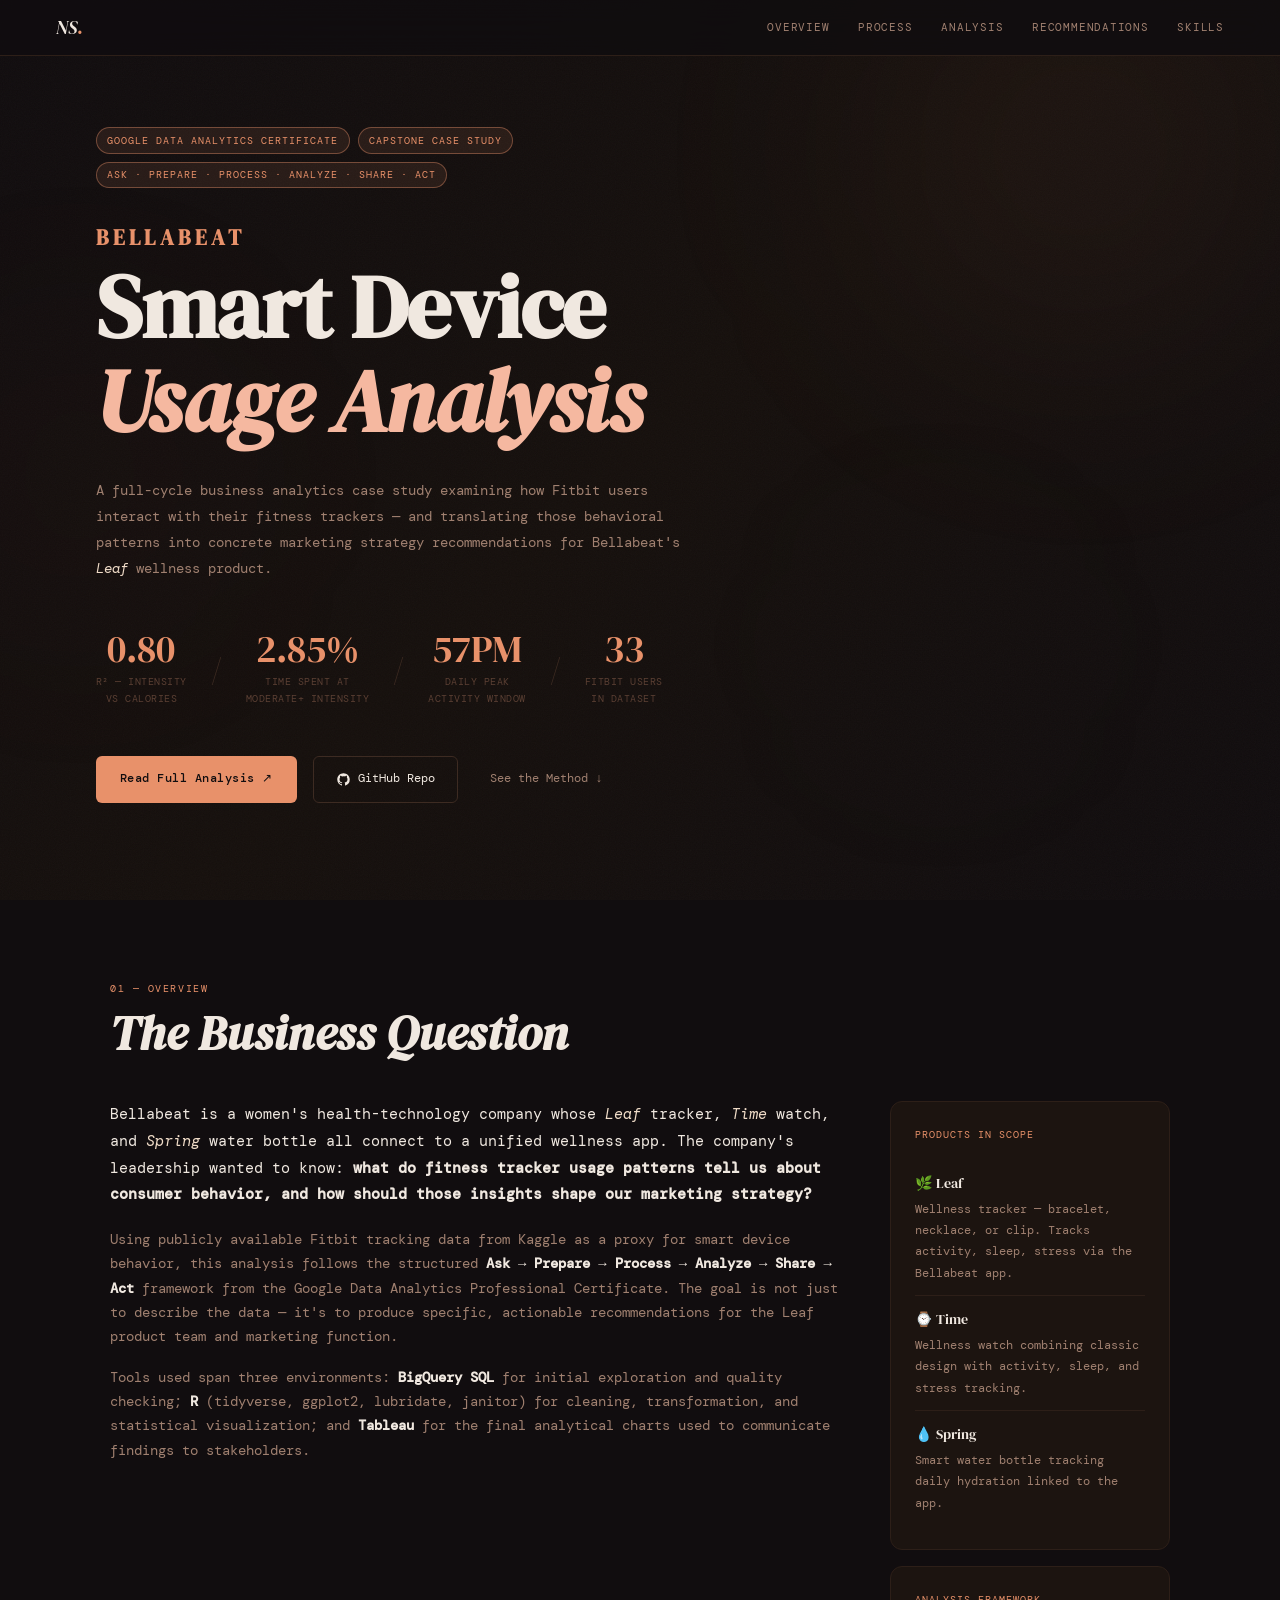
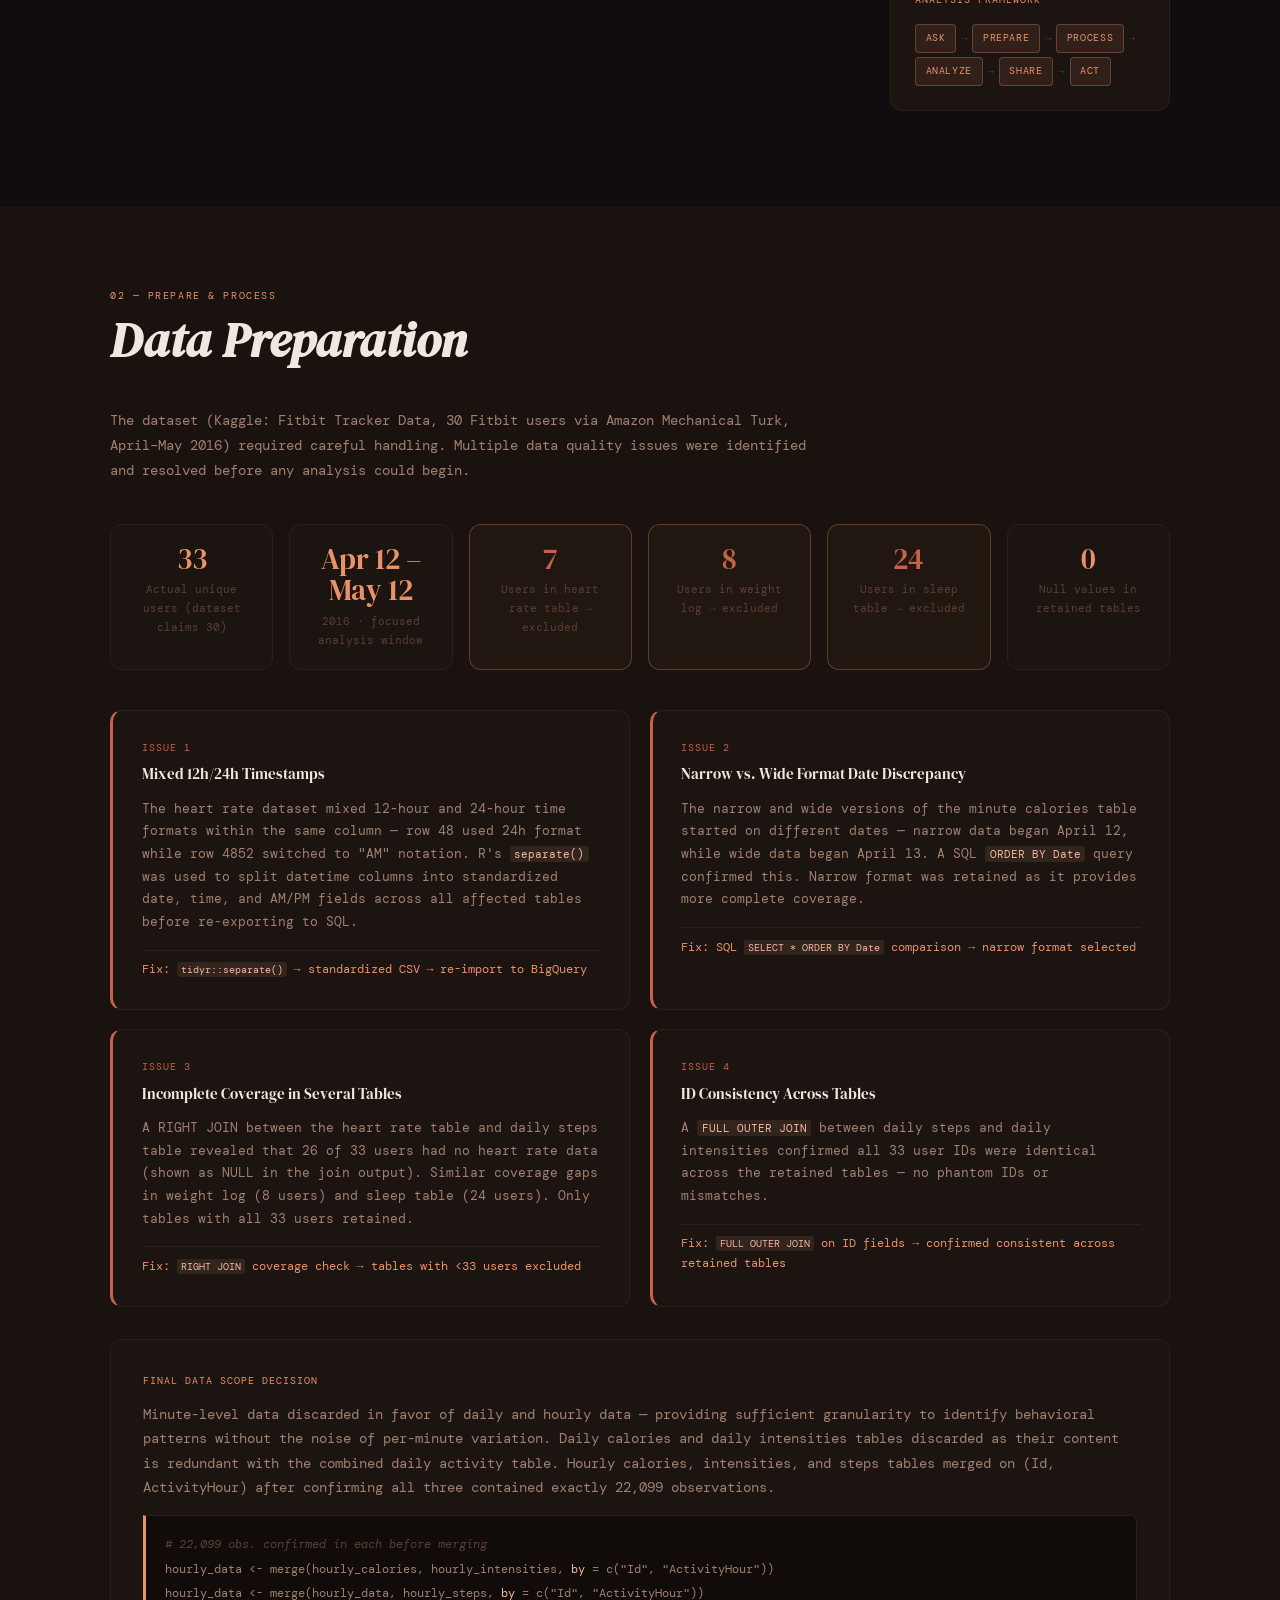
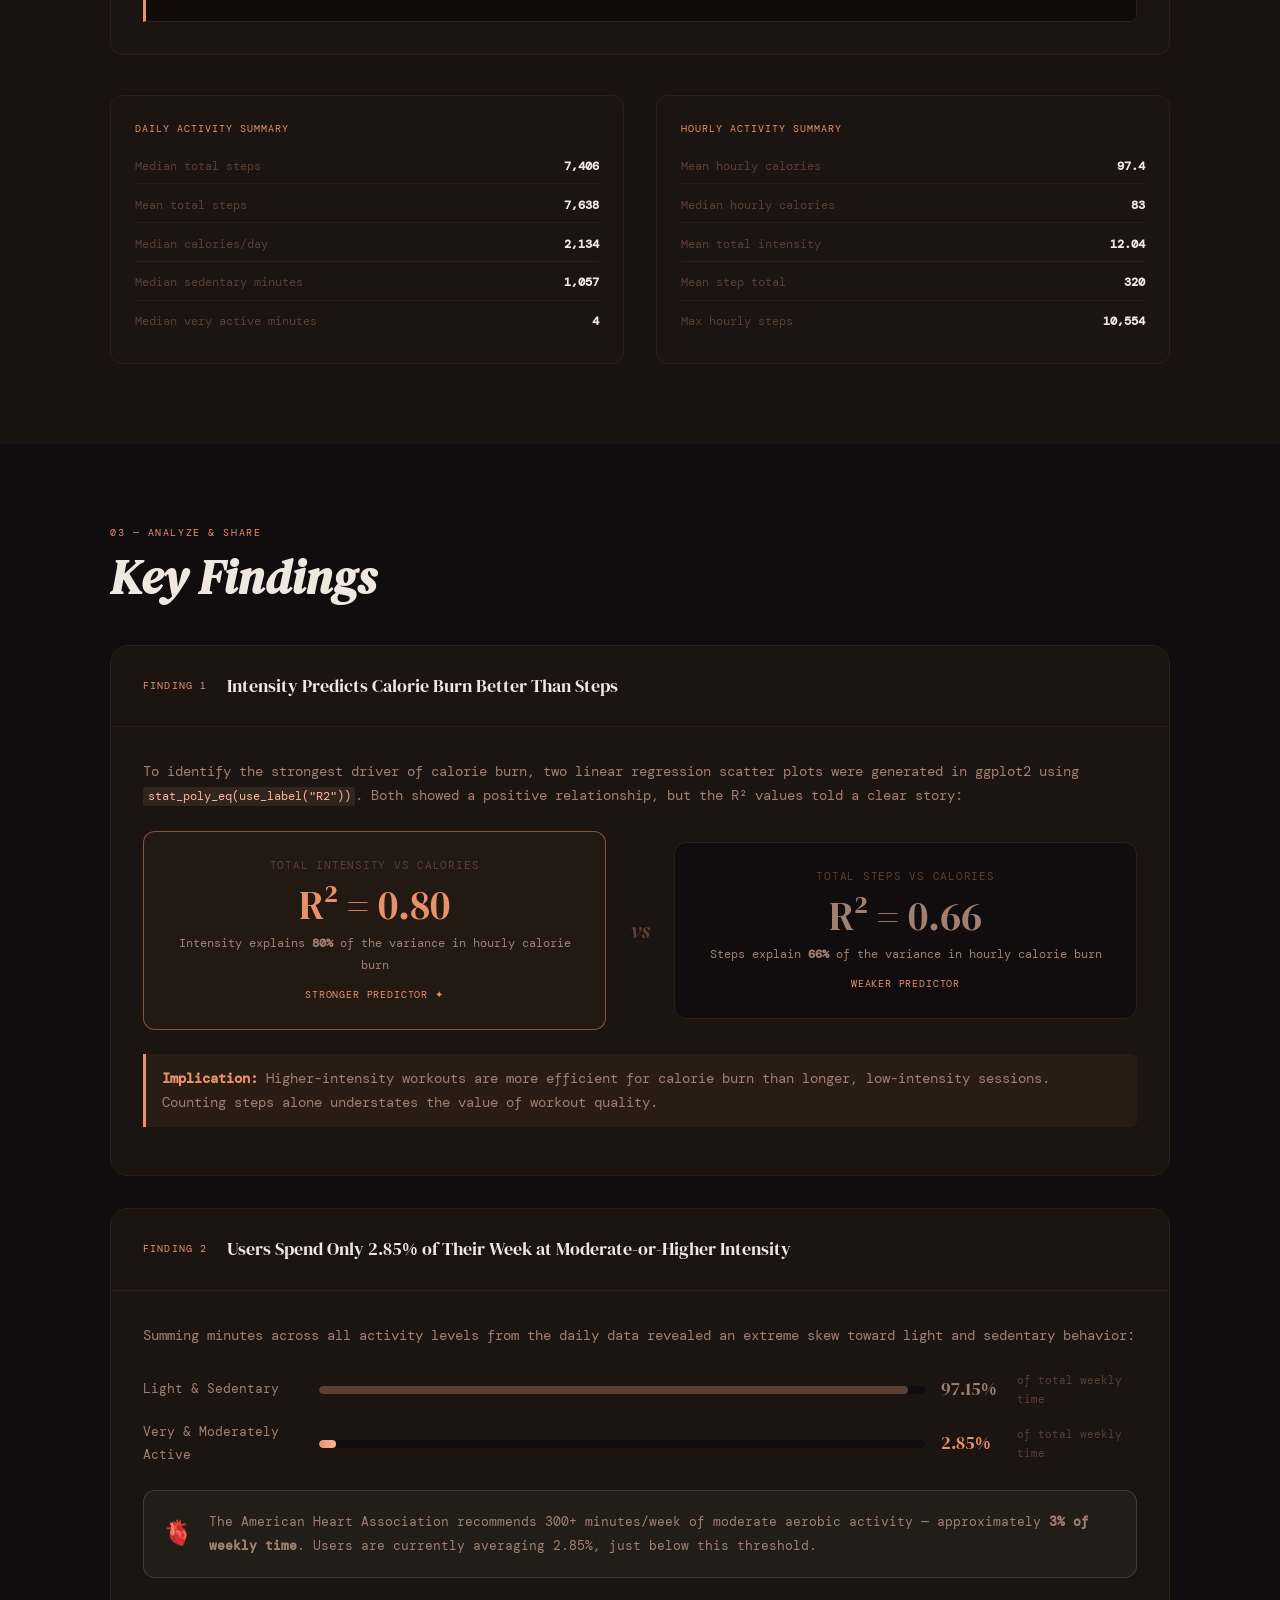
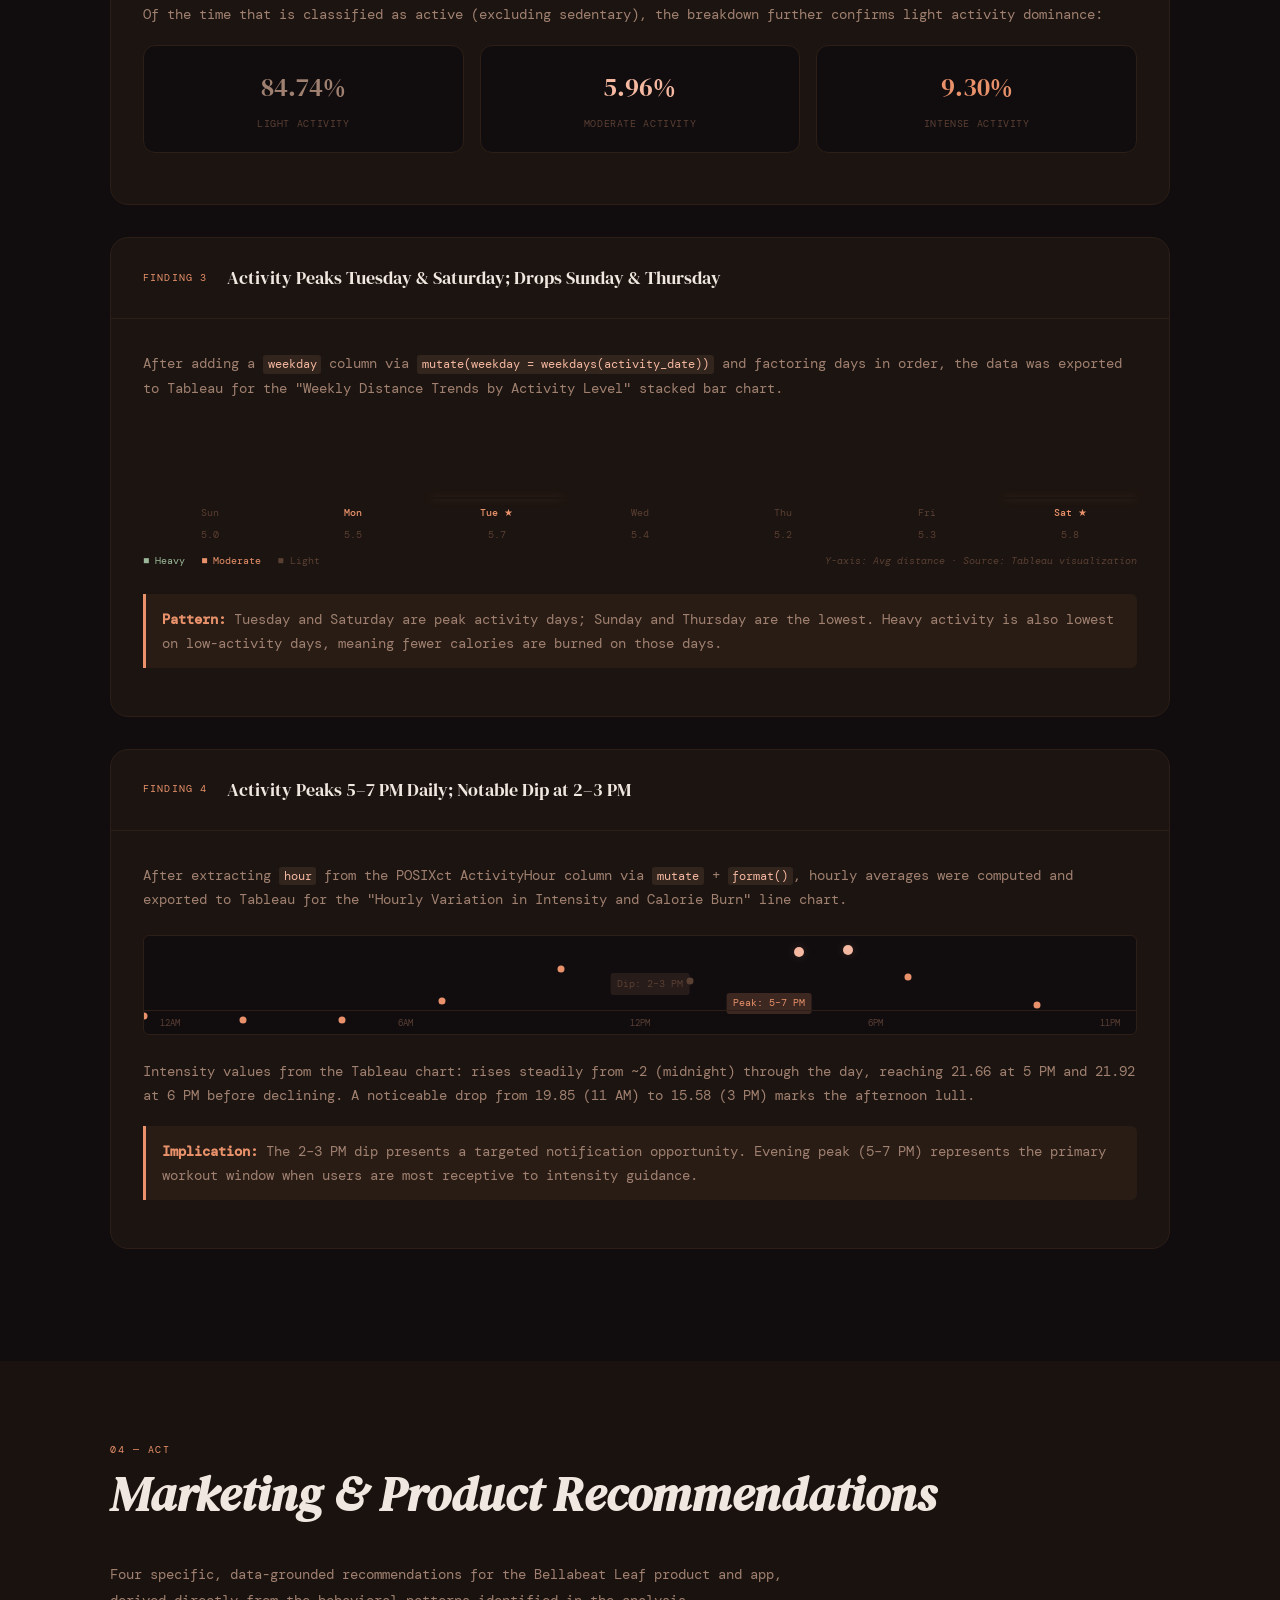
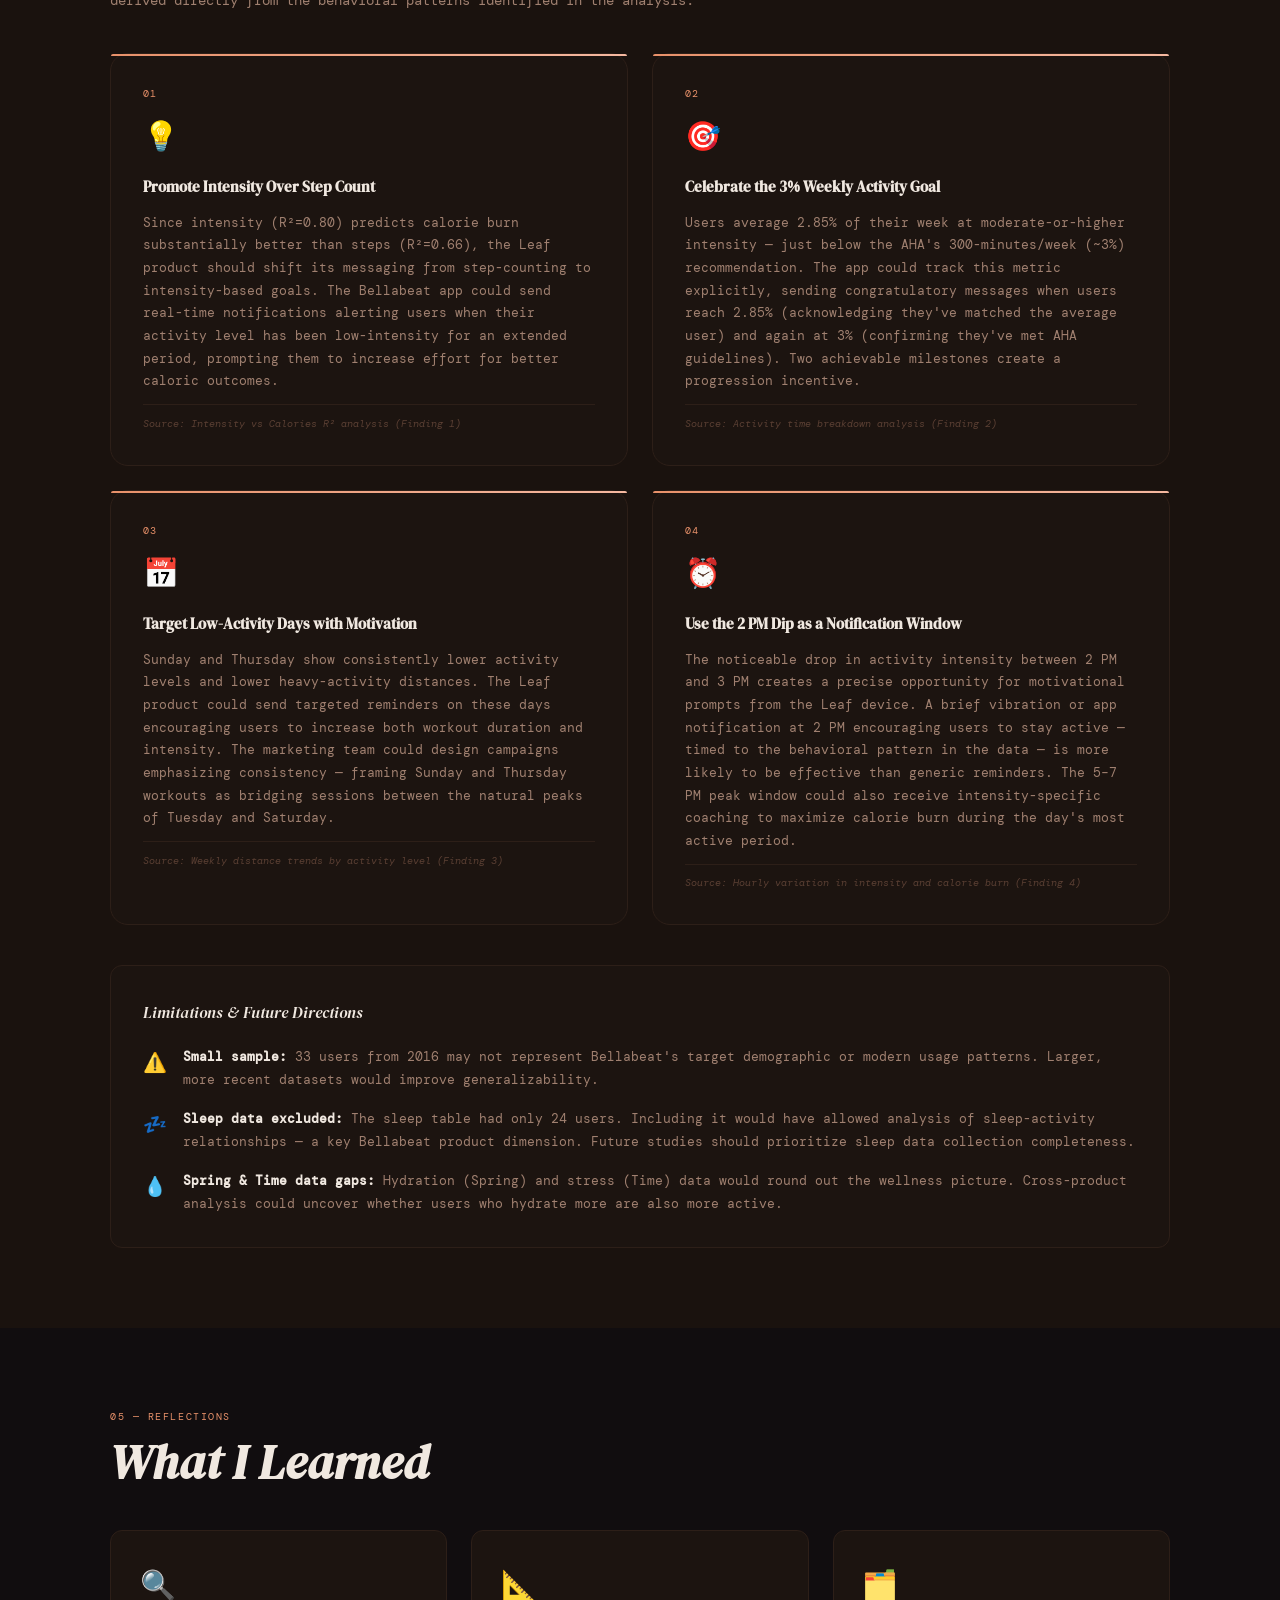
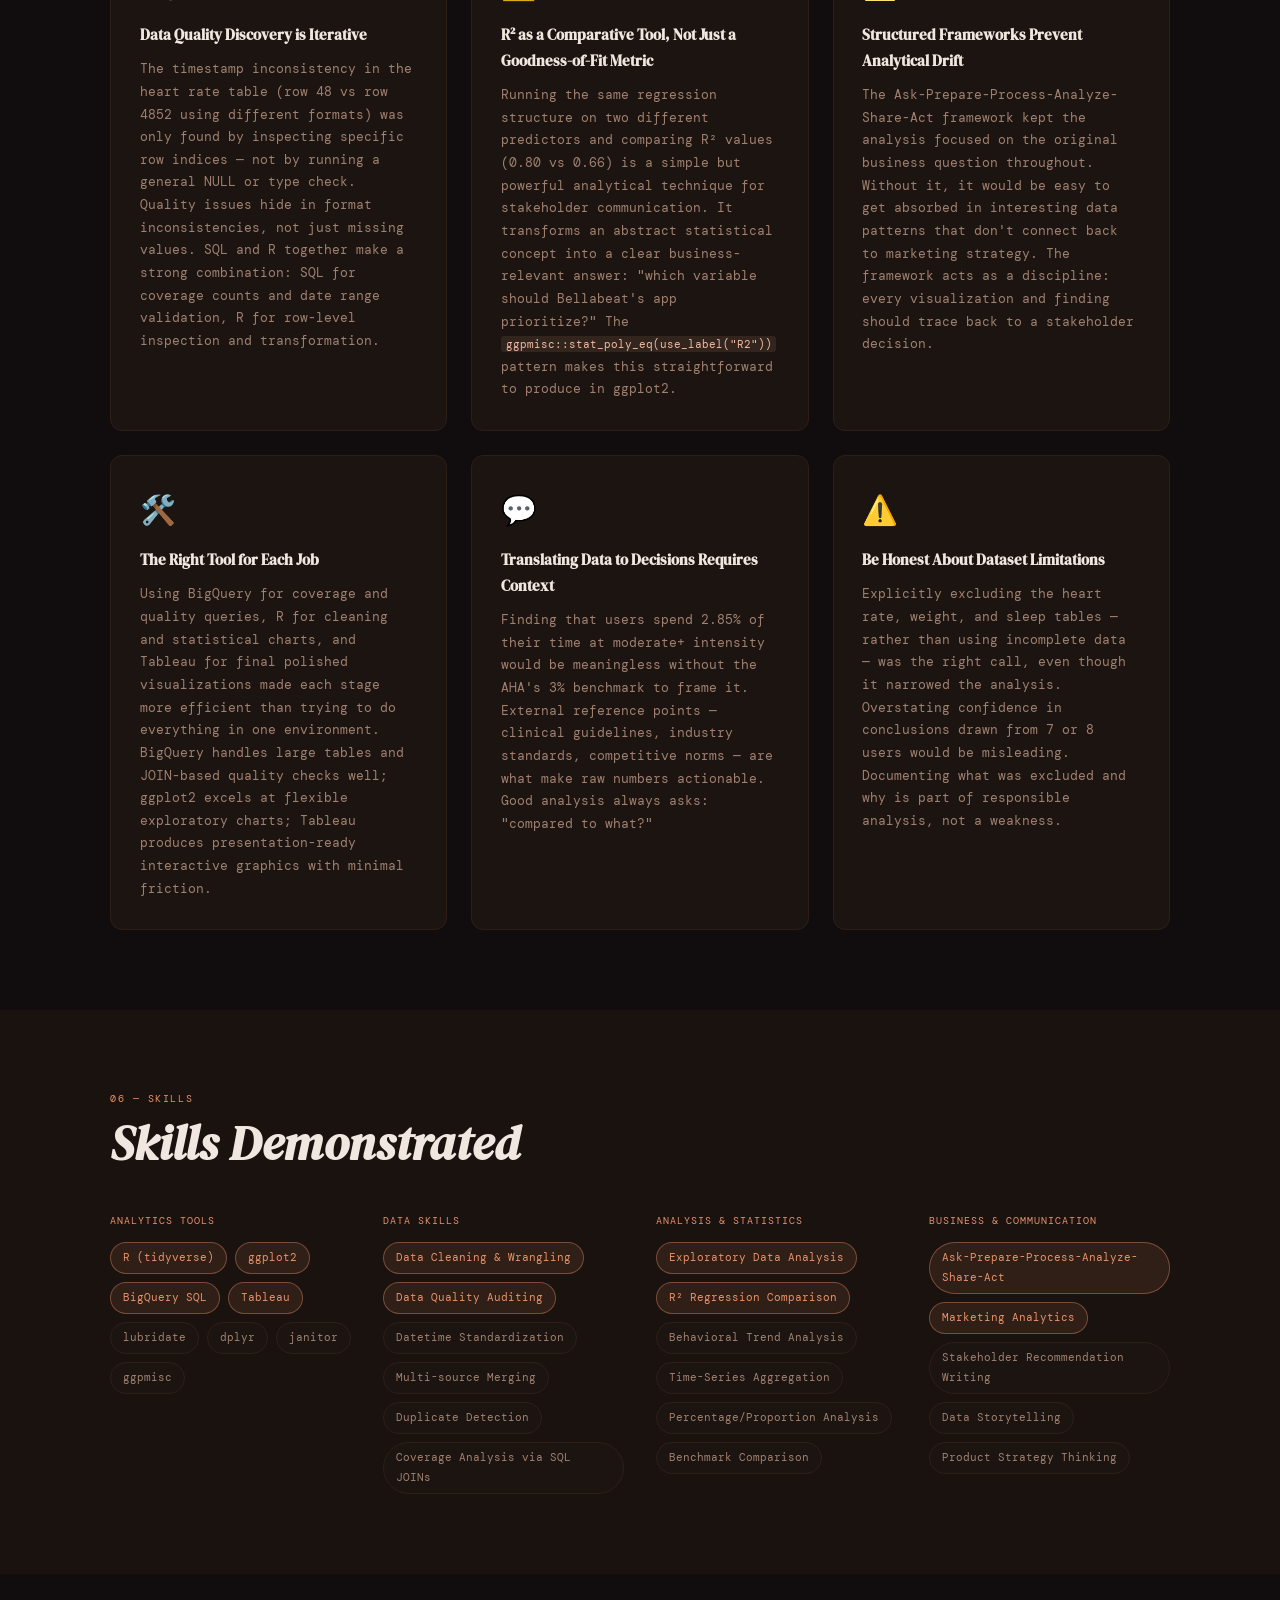
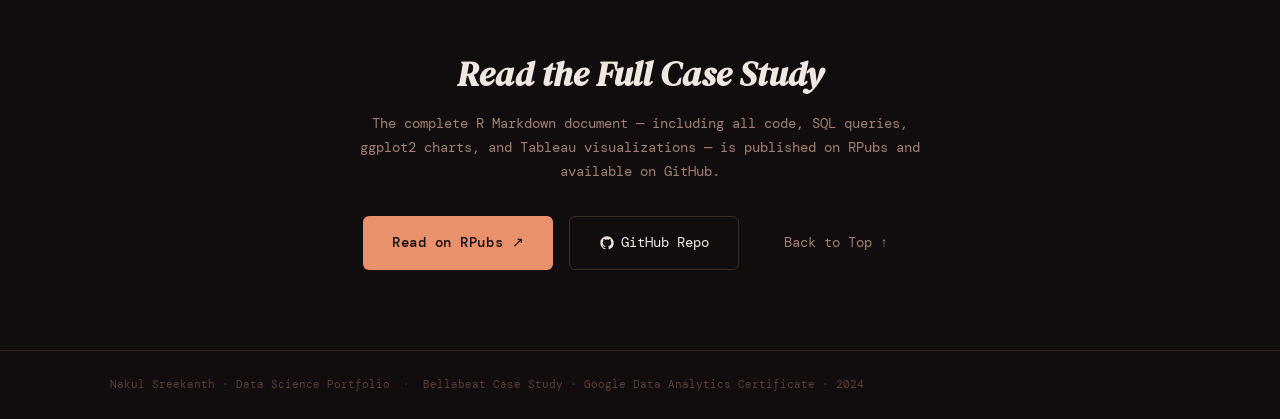
==== bellabeat-case-study/bellabeat-case-study.html @ a887e3d7 "Initial portfolio commit" ====
<!DOCTYPE html>
<html lang="en">
<head>
  <meta charset="UTF-8" />
  <meta name="viewport" content="width=device-width, initial-scale=1.0" />
  <meta name="description" content="Bellabeat smart device usage analysis following the Google Data Analytics Ask-Prepare-Process-Analyze-Share-Act framework. R, BigQuery SQL, Tableau, and ggplot2 applied to Fitbit tracker data to deliver marketing recommendations for the Leaf wellness product." />
  <meta name="keywords" content="Bellabeat, data analytics, R, ggplot2, BigQuery, SQL, Tableau, Google Data Analytics, wearable fitness, marketing analytics, case study" />
  <meta name="author" content="Nakul Sreekanth" />
  <meta property="og:title" content="Bellabeat Smart Device Case Study | Nakul Sreekanth" />
  <meta property="og:description" content="Business analytics case study: Fitbit usage data analyzed in R, SQL, and Tableau to deliver data-driven marketing recommendations for Bellabeat's Leaf wellness tracker." />
  <meta property="og:type" content="website" />
  <title>Bellabeat Smart Device Case Study — Nakul Sreekanth</title>
  <link rel="stylesheet" href="assets/css/bellabeat-case-study.css" />
  <link rel="preconnect" href="https://fonts.googleapis.com">
  <link href="https://fonts.googleapis.com/css2?family=DM+Serif+Display:ital@0;1&family=DM+Mono:wght@300;400;500&display=swap" rel="stylesheet">
</head>
<body>

  <div class="canvas-bg" aria-hidden="true"></div>
  <div class="grain" aria-hidden="true"></div>
  <div class="warm-blob b1" aria-hidden="true"></div>
  <div class="warm-blob b2" aria-hidden="true"></div>
  <div class="warm-blob b3" aria-hidden="true"></div>

  <!-- ── NAV ── -->
  <nav class="nav" role="navigation" aria-label="Page navigation">
    <a href="https://github.com/nakulsree/Portofolio" class="nav-brand" target="_blank" rel="noopener noreferrer">NS<span class="dot">.</span></a>
    <div class="nav-links">
      <a href="#overview">Overview</a>
      <a href="#process">Process</a>
      <a href="#analysis">Analysis</a>
      <a href="#recommendations">Recommendations</a>
      <a href="#skills">Skills</a>
    </div>
  </nav>

  <!-- ── HERO ── -->
  <header class="hero" role="banner">

    <div class="hero-eyebrow">
      <span class="eb-tag">Google Data Analytics Certificate</span>
      <span class="eb-tag">Capstone Case Study</span>
      <span class="eb-tag">Ask · Prepare · Process · Analyze · Share · Act</span>
    </div>

    <h1 class="hero-title">
      <span class="ht-brand">Bellabeat</span>
      <span class="ht-main">Smart Device</span>
      <span class="ht-main ht-italic">Usage Analysis</span>
    </h1>

    <p class="hero-desc">
      A full-cycle business analytics case study examining how Fitbit users interact with their fitness trackers — and translating those behavioral patterns into concrete marketing strategy recommendations for Bellabeat's <em>Leaf</em> wellness product.
    </p>

    <div class="hero-stats-row">
      <div class="hs-item">
        <div class="hs-val">0.80</div>
        <div class="hs-label">R² — Intensity<br/>vs Calories</div>
      </div>
      <div class="hs-sep" aria-hidden="true">/</div>
      <div class="hs-item">
        <div class="hs-val">2.85<span class="hs-unit">%</span></div>
        <div class="hs-label">Time spent at<br/>moderate+ intensity</div>
      </div>
      <div class="hs-sep" aria-hidden="true">/</div>
      <div class="hs-item">
        <div class="hs-val">5–7<span class="hs-unit">PM</span></div>
        <div class="hs-label">Daily peak<br/>activity window</div>
      </div>
      <div class="hs-sep" aria-hidden="true">/</div>
      <div class="hs-item">
        <div class="hs-val">33</div>
        <div class="hs-label">Fitbit users<br/>in dataset</div>
      </div>
    </div>

    <div class="hero-ctas">
      <a href="https://rstudio-pubs-static.s3.amazonaws.com/1233761_e98bc2082db34143862f2f001a9efc58.html" class="cta-primary" target="_blank" rel="noopener noreferrer">
        Read Full Analysis ↗
      </a>
      <a href="https://github.com/nakulsree/Portofolio" class="cta-secondary" target="_blank" rel="noopener noreferrer">
        <svg width="15" height="15" viewBox="0 0 24 24" fill="currentColor" aria-hidden="true"><path d="M12 2C6.477 2 2 6.484 2 12.017c0 4.425 2.865 8.18 6.839 9.504.5.092.682-.217.682-.483 0-.237-.008-.868-.013-1.703-2.782.605-3.369-1.343-3.369-1.343-.454-1.158-1.11-1.466-1.11-1.466-.908-.62.069-.608.069-.608 1.003.07 1.531 1.032 1.531 1.032.892 1.53 2.341 1.088 2.91.832.092-.647.35-1.088.636-1.338-2.22-.253-4.555-1.113-4.555-4.951 0-1.093.39-1.988 1.029-2.688-.103-.253-.446-1.272.098-2.65 0 0 .84-.27 2.75 1.026A9.564 9.564 0 0112 6.844c.85.004 1.705.115 2.504.337 1.909-1.296 2.747-1.027 2.747-1.027.546 1.379.202 2.398.1 2.651.64.7 1.028 1.595 1.028 2.688 0 3.848-2.339 4.695-4.566 4.943.359.309.678.92.678 1.855 0 1.338-.012 2.419-.012 2.747 0 .268.18.58.688.482A10.019 10.019 0 0022 12.017C22 6.484 17.522 2 12 2z"/></svg>
        GitHub Repo
      </a>
      <a href="#process" class="cta-ghost">See the Method ↓</a>
    </div>

  </header>

  <main>

    <!-- ── OVERVIEW ── -->
    <section id="overview" class="section" aria-labelledby="overview-heading">
      <div class="section-inner">
        <div class="section-label">01 — Overview</div>
        <h2 id="overview-heading">The Business Question</h2>

        <div class="overview-layout">
          <div class="ov-main">
            <p class="ov-lead">Bellabeat is a women's health-technology company whose <em>Leaf</em> tracker, <em>Time</em> watch, and <em>Spring</em> water bottle all connect to a unified wellness app. The company's leadership wanted to know: <strong>what do fitness tracker usage patterns tell us about consumer behavior, and how should those insights shape our marketing strategy?</strong></p>
            <p>Using publicly available Fitbit tracking data from Kaggle as a proxy for smart device behavior, this analysis follows the structured <strong>Ask → Prepare → Process → Analyze → Share → Act</strong> framework from the Google Data Analytics Professional Certificate. The goal is not just to describe the data — it's to produce specific, actionable recommendations for the Leaf product team and marketing function.</p>
            <p>Tools used span three environments: <strong>BigQuery SQL</strong> for initial exploration and quality checking; <strong>R</strong> (tidyverse, ggplot2, lubridate, janitor) for cleaning, transformation, and statistical visualization; and <strong>Tableau</strong> for the final analytical charts used to communicate findings to stakeholders.</p>
          </div>

          <div class="ov-aside">
            <div class="product-card">
              <div class="pc-label">Products in Scope</div>
              <div class="pc-item">
                <div class="pc-name">🌿 Leaf</div>
                <div class="pc-desc">Wellness tracker — bracelet, necklace, or clip. Tracks activity, sleep, stress via the Bellabeat app.</div>
              </div>
              <div class="pc-item">
                <div class="pc-name">⌚ Time</div>
                <div class="pc-desc">Wellness watch combining classic design with activity, sleep, and stress tracking.</div>
              </div>
              <div class="pc-item">
                <div class="pc-name">💧 Spring</div>
                <div class="pc-desc">Smart water bottle tracking daily hydration linked to the app.</div>
              </div>
            </div>

            <div class="framework-card">
              <div class="pc-label">Analysis Framework</div>
              <div class="fw-steps">
                <span class="fw-step active">Ask</span>
                <span class="fw-arrow" aria-hidden="true">→</span>
                <span class="fw-step active">Prepare</span>
                <span class="fw-arrow" aria-hidden="true">→</span>
                <span class="fw-step active">Process</span>
                <span class="fw-arrow" aria-hidden="true">→</span>
                <span class="fw-step active">Analyze</span>
                <span class="fw-arrow" aria-hidden="true">→</span>
                <span class="fw-step active">Share</span>
                <span class="fw-arrow" aria-hidden="true">→</span>
                <span class="fw-step active">Act</span>
              </div>
            </div>
          </div>
        </div>
      </div>
    </section>

    <!-- ── DATA + PROCESS ── -->
    <section id="process" class="section section-warm" aria-labelledby="process-heading">
      <div class="section-inner">
        <div class="section-label">02 — Prepare & Process</div>
        <h2 id="process-heading">Data Preparation</h2>
        <p class="section-intro">The dataset (Kaggle: Fitbit Tracker Data, 30 Fitbit users via Amazon Mechanical Turk, April–May 2016) required careful handling. Multiple data quality issues were identified and resolved before any analysis could begin.</p>

        <div class="data-summary">
          <div class="ds-fact">
            <div class="ds-val">33</div>
            <div class="ds-key">Actual unique users (dataset claims 30)</div>
          </div>
          <div class="ds-fact">
            <div class="ds-val">Apr 12 –<br/>May 12</div>
            <div class="ds-key">2016 · focused analysis window</div>
          </div>
          <div class="ds-fact ds-fact-warn">
            <div class="ds-val">7</div>
            <div class="ds-key">Users in heart rate table → excluded</div>
          </div>
          <div class="ds-fact ds-fact-warn">
            <div class="ds-val">8</div>
            <div class="ds-key">Users in weight log → excluded</div>
          </div>
          <div class="ds-fact ds-fact-warn">
            <div class="ds-val">24</div>
            <div class="ds-key">Users in sleep table → excluded</div>
          </div>
          <div class="ds-fact">
            <div class="ds-val">0</div>
            <div class="ds-key">Null values in retained tables</div>
          </div>
        </div>

        <!-- Issues discovered -->
        <div class="issues-grid">

          <div class="issue-card">
            <div class="issue-num">Issue 1</div>
            <div class="issue-title">Mixed 12h/24h Timestamps</div>
            <p>The heart rate dataset mixed 12-hour and 24-hour time formats within the same column — row 48 used 24h format while row 4852 switched to "AM" notation. R's <code>separate()</code> was used to split datetime columns into standardized date, time, and AM/PM fields across all affected tables before re-exporting to SQL.</p>
            <div class="issue-fix">Fix: <code>tidyr::separate()</code> → standardized CSV → re-import to BigQuery</div>
          </div>

          <div class="issue-card">
            <div class="issue-num">Issue 2</div>
            <div class="issue-title">Narrow vs. Wide Format Date Discrepancy</div>
            <p>The narrow and wide versions of the minute calories table started on different dates — narrow data began April 12, while wide data began April 13. A SQL <code>ORDER BY Date</code> query confirmed this. Narrow format was retained as it provides more complete coverage.</p>
            <div class="issue-fix">Fix: SQL <code>SELECT * ORDER BY Date</code> comparison → narrow format selected</div>
          </div>

          <div class="issue-card">
            <div class="issue-num">Issue 3</div>
            <div class="issue-title">Incomplete Coverage in Several Tables</div>
            <p>A RIGHT JOIN between the heart rate table and daily steps table revealed that 26 of 33 users had no heart rate data (shown as NULL in the join output). Similar coverage gaps in weight log (8 users) and sleep table (24 users). Only tables with all 33 users retained.</p>
            <div class="issue-fix">Fix: <code>RIGHT JOIN</code> coverage check → tables with &lt;33 users excluded</div>
          </div>

          <div class="issue-card">
            <div class="issue-num">Issue 4</div>
            <div class="issue-title">ID Consistency Across Tables</div>
            <p>A <code>FULL OUTER JOIN</code> between daily steps and daily intensities confirmed all 33 user IDs were identical across the retained tables — no phantom IDs or mismatches.</p>
            <div class="issue-fix">Fix: <code>FULL OUTER JOIN</code> on ID fields → confirmed consistent across retained tables</div>
          </div>

        </div>

        <div class="scope-decision">
          <div class="sd-label">Final Data Scope Decision</div>
          <p>Minute-level data discarded in favor of daily and hourly data — providing sufficient granularity to identify behavioral patterns without the noise of per-minute variation. Daily calories and daily intensities tables discarded as their content is redundant with the combined daily activity table. Hourly calories, intensities, and steps tables merged on (Id, ActivityHour) after confirming all three contained exactly 22,099 observations.</p>
          <div class="sd-code" role="img" aria-label="Merge operation">
            <span class="c-comment"># 22,099 obs. confirmed in each before merging</span><br/>
            hourly_data &lt;- merge(hourly_calories, hourly_intensities, <span class="c-kw">by</span> = c("Id", "ActivityHour"))<br/>
            hourly_data &lt;- merge(hourly_data, hourly_steps, <span class="c-kw">by</span> = c("Id", "ActivityHour"))
          </div>
        </div>

        <!-- Summary stats callout -->
        <div class="stats-strip">
          <div class="ss-group">
            <div class="ss-head">Daily Activity Summary</div>
            <div class="ss-rows">
              <div class="ss-row"><span>Median total steps</span><strong>7,406</strong></div>
              <div class="ss-row"><span>Mean total steps</span><strong>7,638</strong></div>
              <div class="ss-row"><span>Median calories/day</span><strong>2,134</strong></div>
              <div class="ss-row"><span>Median sedentary minutes</span><strong>1,057</strong></div>
              <div class="ss-row"><span>Median very active minutes</span><strong>4</strong></div>
            </div>
          </div>
          <div class="ss-group">
            <div class="ss-head">Hourly Activity Summary</div>
            <div class="ss-rows">
              <div class="ss-row"><span>Mean hourly calories</span><strong>97.4</strong></div>
              <div class="ss-row"><span>Median hourly calories</span><strong>83</strong></div>
              <div class="ss-row"><span>Mean total intensity</span><strong>12.04</strong></div>
              <div class="ss-row"><span>Mean step total</span><strong>320</strong></div>
              <div class="ss-row"><span>Max hourly steps</span><strong>10,554</strong></div>
            </div>
          </div>
        </div>
      </div>
    </section>

    <!-- ── ANALYSIS ── -->
    <section id="analysis" class="section" aria-labelledby="analysis-heading">
      <div class="section-inner">
        <div class="section-label">03 — Analyze &amp; Share</div>
        <h2 id="analysis-heading">Key Findings</h2>

        <!-- Finding 1: Intensity vs Steps -->
        <div class="finding-block">
          <div class="fb-header">
            <div class="fb-num">Finding 1</div>
            <div class="fb-title">Intensity Predicts Calorie Burn Better Than Steps</div>
          </div>
          <div class="fb-body">
            <p>To identify the strongest driver of calorie burn, two linear regression scatter plots were generated in ggplot2 using <code>stat_poly_eq(use_label("R2"))</code>. Both showed a positive relationship, but the R² values told a clear story:</p>
            <div class="r2-comparison">
              <div class="r2-card r2-winner">
                <div class="r2-label">Total Intensity vs Calories</div>
                <div class="r2-val">R² = 0.80</div>
                <div class="r2-interp">Intensity explains <strong>80%</strong> of the variance in hourly calorie burn</div>
                <div class="r2-verdict">Stronger predictor ✦</div>
              </div>
              <div class="r2-mid" aria-hidden="true">vs</div>
              <div class="r2-card">
                <div class="r2-label">Total Steps vs Calories</div>
                <div class="r2-val">R² = 0.66</div>
                <div class="r2-interp">Steps explain <strong>66%</strong> of the variance in hourly calorie burn</div>
                <div class="r2-verdict">Weaker predictor</div>
              </div>
            </div>
            <p class="fb-implication"><strong>Implication:</strong> Higher-intensity workouts are more efficient for calorie burn than longer, low-intensity sessions. Counting steps alone understates the value of workout quality.</p>
          </div>
        </div>

        <!-- Finding 2: Activity breakdown -->
        <div class="finding-block">
          <div class="fb-header">
            <div class="fb-num">Finding 2</div>
            <div class="fb-title">Users Spend Only 2.85% of Their Week at Moderate-or-Higher Intensity</div>
          </div>
          <div class="fb-body">
            <p>Summing minutes across all activity levels from the daily data revealed an extreme skew toward light and sedentary behavior:</p>
            <div class="activity-breakdown">
              <div class="act-row act-sedentary">
                <div class="act-label">Light &amp; Sedentary</div>
                <div class="act-bar-wrap">
                  <div class="act-bar" style="--w: 97.15%"></div>
                </div>
                <div class="act-pct">97.15%</div>
                <div class="act-note">of total weekly time</div>
              </div>
              <div class="act-row act-active">
                <div class="act-label">Very &amp; Moderately Active</div>
                <div class="act-bar-wrap">
                  <div class="act-bar act-bar-warm" style="--w: 2.85%"></div>
                </div>
                <div class="act-pct act-pct-warm">2.85%</div>
                <div class="act-note">of total weekly time</div>
              </div>
            </div>
            <div class="aha-callout">
              <div class="aha-icon" aria-hidden="true">🫀</div>
              <div class="aha-text">The American Heart Association recommends 300+ minutes/week of moderate aerobic activity — approximately <strong>3% of weekly time</strong>. Users are currently averaging 2.85%, just below this threshold.</div>
            </div>
            <p>Of the time that is classified as active (excluding sedentary), the breakdown further confirms light activity dominance:</p>
            <div class="active-minutes-grid">
              <div class="amg-item amg-light">
                <div class="amg-val">84.74%</div>
                <div class="amg-label">Light Activity</div>
              </div>
              <div class="amg-item amg-moderate">
                <div class="amg-val">5.96%</div>
                <div class="amg-label">Moderate Activity</div>
              </div>
              <div class="amg-item amg-intense">
                <div class="amg-val">9.30%</div>
                <div class="amg-label">Intense Activity</div>
              </div>
            </div>
          </div>
        </div>

        <!-- Finding 3: Day of week -->
        <div class="finding-block">
          <div class="fb-header">
            <div class="fb-num">Finding 3</div>
            <div class="fb-title">Activity Peaks Tuesday &amp; Saturday; Drops Sunday &amp; Thursday</div>
          </div>
          <div class="fb-body">
            <p>After adding a <code>weekday</code> column via <code>mutate(weekday = weekdays(activity_date))</code> and factoring days in order, the data was exported to Tableau for the "Weekly Distance Trends by Activity Level" stacked bar chart.</p>
            <div class="weekday-chart" aria-label="Average distance by day of week - schematic">
              <div class="wc-bars">
                <div class="wc-col">
                  <div class="wc-bar-container">
                    <div class="wc-seg wc-heavy" style="--h: 43%"></div>
                    <div class="wc-seg wc-mod" style="--h: 29%"></div>
                    <div class="wc-seg wc-light" style="--h: 28%"></div>
                  </div>
                  <div class="wc-day wc-low">Sun</div>
                  <div class="wc-val">5.0</div>
                </div>
                <div class="wc-col">
                  <div class="wc-bar-container">
                    <div class="wc-seg wc-heavy" style="--h: 39%"></div>
                    <div class="wc-seg wc-mod" style="--h: 30%"></div>
                    <div class="wc-seg wc-light" style="--h: 31%"></div>
                  </div>
                  <div class="wc-day wc-high">Mon</div>
                  <div class="wc-val">5.5</div>
                </div>
                <div class="wc-col wc-peak">
                  <div class="wc-bar-container">
                    <div class="wc-seg wc-heavy" style="--h: 39%"></div>
                    <div class="wc-seg wc-mod" style="--h: 30%"></div>
                    <div class="wc-seg wc-light" style="--h: 31%"></div>
                  </div>
                  <div class="wc-day wc-high">Tue ★</div>
                  <div class="wc-val">5.7</div>
                </div>
                <div class="wc-col">
                  <div class="wc-bar-container">
                    <div class="wc-seg wc-heavy" style="--h: 40%"></div>
                    <div class="wc-seg wc-mod" style="--h: 30%"></div>
                    <div class="wc-seg wc-light" style="--h: 30%"></div>
                  </div>
                  <div class="wc-day">Wed</div>
                  <div class="wc-val">5.4</div>
                </div>
                <div class="wc-col">
                  <div class="wc-bar-container">
                    <div class="wc-seg wc-heavy" style="--h: 42%"></div>
                    <div class="wc-seg wc-mod" style="--h: 29%"></div>
                    <div class="wc-seg wc-light" style="--h: 29%"></div>
                  </div>
                  <div class="wc-day wc-low">Thu</div>
                  <div class="wc-val">5.2</div>
                </div>
                <div class="wc-col">
                  <div class="wc-bar-container">
                    <div class="wc-seg wc-heavy" style="--h: 40%"></div>
                    <div class="wc-seg wc-mod" style="--h: 30%"></div>
                    <div class="wc-seg wc-light" style="--h: 30%"></div>
                  </div>
                  <div class="wc-day">Fri</div>
                  <div class="wc-val">5.3</div>
                </div>
                <div class="wc-col wc-peak">
                  <div class="wc-bar-container">
                    <div class="wc-seg wc-heavy" style="--h: 38%"></div>
                    <div class="wc-seg wc-mod" style="--h: 31%"></div>
                    <div class="wc-seg wc-light" style="--h: 31%"></div>
                  </div>
                  <div class="wc-day wc-high">Sat ★</div>
                  <div class="wc-val">5.8</div>
                </div>
              </div>
              <div class="wc-legend">
                <span class="wl wl-heavy">■ Heavy</span>
                <span class="wl wl-mod">■ Moderate</span>
                <span class="wl wl-light">■ Light</span>
                <span class="wl-note">Y-axis: Avg distance · Source: Tableau visualization</span>
              </div>
            </div>
            <p class="fb-implication"><strong>Pattern:</strong> Tuesday and Saturday are peak activity days; Sunday and Thursday are the lowest. Heavy activity is also lowest on low-activity days, meaning fewer calories are burned on those days.</p>
          </div>
        </div>

        <!-- Finding 4: Hour of day -->
        <div class="finding-block">
          <div class="fb-header">
            <div class="fb-num">Finding 4</div>
            <div class="fb-title">Activity Peaks 5–7 PM Daily; Notable Dip at 2–3 PM</div>
          </div>
          <div class="fb-body">
            <p>After extracting <code>hour</code> from the POSIXct ActivityHour column via <code>mutate</code> + <code>format()</code>, hourly averages were computed and exported to Tableau for the "Hourly Variation in Intensity and Calorie Burn" line chart.</p>
            <div class="hourly-chart" aria-label="Hourly activity intensity pattern - schematic">
              <div class="hc-line">
                <div class="hc-point" style="--x: 0%; --y: 10%" data-label="12AM"></div>
                <div class="hc-point" style="--x: 10%; --y: 5%"  data-label="2AM"></div>
                <div class="hc-point" style="--x: 20%; --y: 5%"  data-label="4AM"></div>
                <div class="hc-point" style="--x: 30%; --y: 30%" data-label="7AM"></div>
                <div class="hc-point" style="--x: 42%; --y: 70%" data-label="11AM"></div>
                <div class="hc-point dip" style="--x: 55%; --y: 55%" data-label="2PM (dip)"></div>
                <div class="hc-point peak" style="--x: 66%; --y: 92%" data-label="5PM peak"></div>
                <div class="hc-point peak" style="--x: 71%; --y: 95%" data-label="6PM peak"></div>
                <div class="hc-point" style="--x: 77%; --y: 60%" data-label="8PM"></div>
                <div class="hc-point" style="--x: 90%; --y: 25%" data-label="10PM"></div>
              </div>
              <div class="hc-labels">
                <div class="hc-peak-label" style="left: 63%">
                  <span>Peak: 5–7 PM</span>
                </div>
                <div class="hc-dip-label" style="left: 51%">
                  <span>Dip: 2–3 PM</span>
                </div>
              </div>
              <div class="hc-axis">
                <span>12AM</span><span>6AM</span><span>12PM</span><span>6PM</span><span>11PM</span>
              </div>
            </div>
            <p>Intensity values from the Tableau chart: rises steadily from ~2 (midnight) through the day, reaching 21.66 at 5 PM and 21.92 at 6 PM before declining. A noticeable drop from 19.85 (11 AM) to 15.58 (3 PM) marks the afternoon lull.</p>
            <p class="fb-implication"><strong>Implication:</strong> The 2–3 PM dip presents a targeted notification opportunity. Evening peak (5–7 PM) represents the primary workout window when users are most receptive to intensity guidance.</p>
          </div>
        </div>

      </div>
    </section>

    <!-- ── RECOMMENDATIONS ── -->
    <section id="recommendations" class="section section-warm" aria-labelledby="rec-heading">
      <div class="section-inner">
        <div class="section-label">04 — Act</div>
        <h2 id="rec-heading">Marketing &amp; Product Recommendations</h2>
        <p class="section-intro">Four specific, data-grounded recommendations for the Bellabeat Leaf product and app, derived directly from the behavioral patterns identified in the analysis.</p>

        <div class="recs-grid">

          <div class="rec-card rec-1">
            <div class="rec-num">01</div>
            <div class="rec-icon" aria-hidden="true">💡</div>
            <h3>Promote Intensity Over Step Count</h3>
            <p>Since intensity (R²=0.80) predicts calorie burn substantially better than steps (R²=0.66), the Leaf product should shift its messaging from step-counting to intensity-based goals. The Bellabeat app could send real-time notifications alerting users when their activity level has been low-intensity for an extended period, prompting them to increase effort for better caloric outcomes.</p>
            <div class="rec-source">Source: Intensity vs Calories R² analysis (Finding 1)</div>
          </div>

          <div class="rec-card rec-2">
            <div class="rec-num">02</div>
            <div class="rec-icon" aria-hidden="true">🎯</div>
            <h3>Celebrate the 3% Weekly Activity Goal</h3>
            <p>Users average 2.85% of their week at moderate-or-higher intensity — just below the AHA's 300-minutes/week (~3%) recommendation. The app could track this metric explicitly, sending congratulatory messages when users reach 2.85% (acknowledging they've matched the average user) and again at 3% (confirming they've met AHA guidelines). Two achievable milestones create a progression incentive.</p>
            <div class="rec-source">Source: Activity time breakdown analysis (Finding 2)</div>
          </div>

          <div class="rec-card rec-3">
            <div class="rec-num">03</div>
            <div class="rec-icon" aria-hidden="true">📅</div>
            <h3>Target Low-Activity Days with Motivation</h3>
            <p>Sunday and Thursday show consistently lower activity levels and lower heavy-activity distances. The Leaf product could send targeted reminders on these days encouraging users to increase both workout duration and intensity. The marketing team could design campaigns emphasizing consistency — framing Sunday and Thursday workouts as bridging sessions between the natural peaks of Tuesday and Saturday.</p>
            <div class="rec-source">Source: Weekly distance trends by activity level (Finding 3)</div>
          </div>

          <div class="rec-card rec-4">
            <div class="rec-num">04</div>
            <div class="rec-icon" aria-hidden="true">⏰</div>
            <h3>Use the 2 PM Dip as a Notification Window</h3>
            <p>The noticeable drop in activity intensity between 2 PM and 3 PM creates a precise opportunity for motivational prompts from the Leaf device. A brief vibration or app notification at 2 PM encouraging users to stay active — timed to the behavioral pattern in the data — is more likely to be effective than generic reminders. The 5–7 PM peak window could also receive intensity-specific coaching to maximize calorie burn during the day's most active period.</p>
            <div class="rec-source">Source: Hourly variation in intensity and calorie burn (Finding 4)</div>
          </div>

        </div>

        <div class="future-work">
          <div class="fw-title">Limitations &amp; Future Directions</div>
          <div class="fw-items">
            <div class="fw-item">
              <span class="fw-icon">⚠️</span>
              <div><strong>Small sample:</strong> 33 users from 2016 may not represent Bellabeat's target demographic or modern usage patterns. Larger, more recent datasets would improve generalizability.</div>
            </div>
            <div class="fw-item">
              <span class="fw-icon">💤</span>
              <div><strong>Sleep data excluded:</strong> The sleep table had only 24 users. Including it would have allowed analysis of sleep-activity relationships — a key Bellabeat product dimension. Future studies should prioritize sleep data collection completeness.</div>
            </div>
            <div class="fw-item">
              <span class="fw-icon">💧</span>
              <div><strong>Spring &amp; Time data gaps:</strong> Hydration (Spring) and stress (Time) data would round out the wellness picture. Cross-product analysis could uncover whether users who hydrate more are also more active.</div>
            </div>
          </div>
        </div>

      </div>
    </section>

    <!-- ── WHAT I LEARNED ── -->
    <section id="learned" class="section" aria-labelledby="learned-heading">
      <div class="section-inner">
        <div class="section-label">05 — Reflections</div>
        <h2 id="learned-heading">What I Learned</h2>
        <div class="learned-grid">

          <div class="lc">
            <div class="lc-icon">🔍</div>
            <h3>Data Quality Discovery is Iterative</h3>
            <p>The timestamp inconsistency in the heart rate table (row 48 vs row 4852 using different formats) was only found by inspecting specific row indices — not by running a general NULL or type check. Quality issues hide in format inconsistencies, not just missing values. SQL and R together make a strong combination: SQL for coverage counts and date range validation, R for row-level inspection and transformation.</p>
          </div>

          <div class="lc">
            <div class="lc-icon">📐</div>
            <h3>R² as a Comparative Tool, Not Just a Goodness-of-Fit Metric</h3>
            <p>Running the same regression structure on two different predictors and comparing R² values (0.80 vs 0.66) is a simple but powerful analytical technique for stakeholder communication. It transforms an abstract statistical concept into a clear business-relevant answer: "which variable should Bellabeat's app prioritize?" The <code>ggpmisc::stat_poly_eq(use_label("R2"))</code> pattern makes this straightforward to produce in ggplot2.</p>
          </div>

          <div class="lc">
            <div class="lc-icon">🗂️</div>
            <h3>Structured Frameworks Prevent Analytical Drift</h3>
            <p>The Ask-Prepare-Process-Analyze-Share-Act framework kept the analysis focused on the original business question throughout. Without it, it would be easy to get absorbed in interesting data patterns that don't connect back to marketing strategy. The framework acts as a discipline: every visualization and finding should trace back to a stakeholder decision.</p>
          </div>

          <div class="lc">
            <div class="lc-icon">🛠️</div>
            <h3>The Right Tool for Each Job</h3>
            <p>Using BigQuery for coverage and quality queries, R for cleaning and statistical charts, and Tableau for final polished visualizations made each stage more efficient than trying to do everything in one environment. BigQuery handles large tables and JOIN-based quality checks well; ggplot2 excels at flexible exploratory charts; Tableau produces presentation-ready interactive graphics with minimal friction.</p>
          </div>

          <div class="lc">
            <div class="lc-icon">💬</div>
            <h3>Translating Data to Decisions Requires Context</h3>
            <p>Finding that users spend 2.85% of their time at moderate+ intensity would be meaningless without the AHA's 3% benchmark to frame it. External reference points — clinical guidelines, industry standards, competitive norms — are what make raw numbers actionable. Good analysis always asks: "compared to what?"</p>
          </div>

          <div class="lc">
            <div class="lc-icon">⚠️</div>
            <h3>Be Honest About Dataset Limitations</h3>
            <p>Explicitly excluding the heart rate, weight, and sleep tables — rather than using incomplete data — was the right call, even though it narrowed the analysis. Overstating confidence in conclusions drawn from 7 or 8 users would be misleading. Documenting what was excluded and why is part of responsible analysis, not a weakness.</p>
          </div>

        </div>
      </div>
    </section>

    <!-- ── SKILLS ── -->
    <section id="skills" class="section section-warm" aria-labelledby="skills-heading">
      <div class="section-inner">
        <div class="section-label">06 — Skills</div>
        <h2 id="skills-heading">Skills Demonstrated</h2>
        <div class="skills-layout">
          <div class="sg">
            <div class="sg-head">Analytics Tools</div>
            <div class="sg-tags">
              <span class="stag stag-p">R (tidyverse)</span>
              <span class="stag stag-p">ggplot2</span>
              <span class="stag stag-p">BigQuery SQL</span>
              <span class="stag stag-p">Tableau</span>
              <span class="stag stag-s">lubridate</span>
              <span class="stag stag-s">dplyr</span>
              <span class="stag stag-s">janitor</span>
              <span class="stag stag-s">ggpmisc</span>
            </div>
          </div>
          <div class="sg">
            <div class="sg-head">Data Skills</div>
            <div class="sg-tags">
              <span class="stag stag-p">Data Cleaning & Wrangling</span>
              <span class="stag stag-p">Data Quality Auditing</span>
              <span class="stag stag-s">Datetime Standardization</span>
              <span class="stag stag-s">Multi-source Merging</span>
              <span class="stag stag-s">Duplicate Detection</span>
              <span class="stag stag-s">Coverage Analysis via SQL JOINs</span>
            </div>
          </div>
          <div class="sg">
            <div class="sg-head">Analysis & Statistics</div>
            <div class="sg-tags">
              <span class="stag stag-p">Exploratory Data Analysis</span>
              <span class="stag stag-p">R² Regression Comparison</span>
              <span class="stag stag-s">Behavioral Trend Analysis</span>
              <span class="stag stag-s">Time-Series Aggregation</span>
              <span class="stag stag-s">Percentage/Proportion Analysis</span>
              <span class="stag stag-s">Benchmark Comparison</span>
            </div>
          </div>
          <div class="sg">
            <div class="sg-head">Business &amp; Communication</div>
            <div class="sg-tags">
              <span class="stag stag-p">Ask-Prepare-Process-Analyze-Share-Act</span>
              <span class="stag stag-p">Marketing Analytics</span>
              <span class="stag stag-s">Stakeholder Recommendation Writing</span>
              <span class="stag stag-s">Data Storytelling</span>
              <span class="stag stag-s">Product Strategy Thinking</span>
            </div>
          </div>
        </div>
      </div>
    </section>

    <!-- ── CTA ── -->
    <section class="section cta-section" aria-labelledby="cta-heading">
      <div class="section-inner cta-inner">
        <h2 id="cta-heading">Read the Full Case Study</h2>
        <p>The complete R Markdown document — including all code, SQL queries, ggplot2 charts, and Tableau visualizations — is published on RPubs and available on GitHub.</p>
        <div class="cta-buttons">
          <a href="https://rstudio-pubs-static.s3.amazonaws.com/1233761_e98bc2082db34143862f2f001a9efc58.html" class="cta-primary cta-lg" target="_blank" rel="noopener noreferrer">Read on RPubs ↗</a>
          <a href="https://github.com/nakulsree/Portofolio" class="cta-secondary cta-lg" target="_blank" rel="noopener noreferrer">
            <svg width="16" height="16" viewBox="0 0 24 24" fill="currentColor" aria-hidden="true"><path d="M12 2C6.477 2 2 6.484 2 12.017c0 4.425 2.865 8.18 6.839 9.504.5.092.682-.217.682-.483 0-.237-.008-.868-.013-1.703-2.782.605-3.369-1.343-3.369-1.343-.454-1.158-1.11-1.466-1.11-1.466-.908-.62.069-.608.069-.608 1.003.07 1.531 1.032 1.531 1.032.892 1.53 2.341 1.088 2.91.832.092-.647.35-1.088.636-1.338-2.22-.253-4.555-1.113-4.555-4.951 0-1.093.39-1.988 1.029-2.688-.103-.253-.446-1.272.098-2.65 0 0 .84-.27 2.75 1.026A9.564 9.564 0 0112 6.844c.85.004 1.705.115 2.504.337 1.909-1.296 2.747-1.027 2.747-1.027.546 1.379.202 2.398.1 2.651.64.7 1.028 1.595 1.028 2.688 0 3.848-2.339 4.695-4.566 4.943.359.309.678.92.678 1.855 0 1.338-.012 2.419-.012 2.747 0 .268.18.58.688.482A10.019 10.019 0 0022 12.017C22 6.484 17.522 2 12 2z"/></svg>
            GitHub Repo
          </a>
          <a href="#overview" class="cta-ghost cta-lg">Back to Top ↑</a>
        </div>
      </div>
    </section>

  </main>

  <footer class="footer" role="contentinfo">
    <div class="footer-inner">
      <span>Nakul Sreekanth · Data Science Portfolio</span>
      <span class="fsep">·</span>
      <span>Bellabeat Case Study · Google Data Analytics Certificate · 2024</span>
    </div>
  </footer>

  <script src="assets/js/bellabeat-case-study.js"></script>
</body>
</html>
---- bellabeat-case-study/assets/css/bellabeat-case-study.css ----
/* ============================================================
   Bellabeat Case Study — Portfolio CSS
   Dark mode · Warm editorial aesthetic
   DM Serif Display + DM Mono · Rose/blush palette
   Completely distinct from all previous projects
   ============================================================ */

:root {
  --bg:         #110d0f;
  --bg-2:       #16100d;
  --bg-card:    #1c1410;
  --bg-warm:    #1a120e;
  --border:     #2d1f18;
  --border-2:   #3d2b22;

  --text:       #f0e8e0;
  --text-2:     #a08070;
  --text-3:     #5a3f33;

  --rose:       #e8916a;
  --rose-dim:   rgba(232,145,106,0.1);
  --rose-glow:  rgba(232,145,106,0.2);
  --blush:      #f5b8a0;
  --cream:      #f0dcc8;
  --sage:       #9bb89a;
  --sage-dim:   rgba(155,184,154,0.12);
  --terracotta: #c4624a;

  --font-head:  'DM Serif Display', serif;
  --font-mono:  'DM Mono', monospace;

  --r:  6px;
  --rl: 12px;
  --rx: 18px;
  --t:  0.22s ease;
}

*, *::before, *::after { box-sizing: border-box; margin: 0; padding: 0; }
html { scroll-behavior: smooth; }
body {
  background: var(--bg);
  color: var(--text);
  font-family: var(--font-mono);
  line-height: 1.75;
  overflow-x: hidden;
}
code { font-family: var(--font-mono); font-size: 0.85em; color: var(--blush); background: rgba(245,184,160,0.1); padding: 0.1em 0.4em; border-radius: 3px; }
em { font-style: italic; color: var(--cream); }

/* ── Background ── */
.canvas-bg {
  position: fixed; inset: 0; z-index: 0; pointer-events: none;
  background: linear-gradient(135deg, #110d0f 0%, #16100d 50%, #110d0f 100%);
}
.grain {
  position: fixed; inset: 0; z-index: 0; pointer-events: none;
  opacity: 0.03;
  background-image: url("data:image/svg+xml,%3Csvg xmlns='http://www.w3.org/2000/svg' width='300' height='300'%3E%3Cfilter id='n'%3E%3CfeTurbulence type='fractalNoise' baseFrequency='0.85' numOctaves='4'/%3E%3C/filter%3E%3Crect width='100%25' height='100%25' filter='url(%23n)'/%3E%3C/svg%3E");
}
.warm-blob {
  position: fixed; border-radius: 50%; pointer-events: none; z-index: 0;
  filter: blur(120px);
}
.b1 { width: 600px; height: 600px; top: -150px; right: -100px;
  background: radial-gradient(circle, rgba(232,145,106,0.07), transparent 70%); }
.b2 { width: 400px; height: 400px; bottom: 25%; left: -120px;
  background: radial-gradient(circle, rgba(196,98,74,0.05), transparent 70%); }
.b3 { width: 300px; height: 300px; top: 55%; right: 15%;
  background: radial-gradient(circle, rgba(155,184,154,0.04), transparent 70%); }

/* ── Nav ── */
.nav {
  position: fixed; top: 0; left: 0; right: 0; z-index: 100;
  display: flex; align-items: center; justify-content: space-between;
  padding: 0 clamp(1.5rem, 5vw, 3.5rem);
  height: 56px;
  background: rgba(17,13,15,0.88);
  backdrop-filter: blur(14px);
  border-bottom: 1px solid var(--border);
}
.nav-brand {
  font-family: var(--font-head); font-style: italic;
  font-size: 1.2rem; color: var(--text); text-decoration: none;
}
.dot { color: var(--rose); font-style: normal; }
.nav-links { display: flex; gap: 1.8rem; }
.nav-links a {
  font-size: 0.68rem; letter-spacing: 0.07em; text-transform: uppercase;
  color: var(--text-2); text-decoration: none; transition: color var(--t);
}
.nav-links a:hover, .nav-links a.active { color: var(--rose); }

/* ── Hero ── */
.hero {
  position: relative; z-index: 1;
  padding: 110px clamp(1.5rem, 8vw, 6rem) 80px;
  min-height: 100vh;
  display: flex; flex-direction: column; justify-content: center;
  max-width: 860px;
}

.hero-eyebrow { display: flex; flex-wrap: wrap; gap: 0.5rem; margin-bottom: 2rem; }
.eb-tag {
  font-size: 0.62rem; letter-spacing: 0.1em; text-transform: uppercase;
  color: var(--rose); border: 1px solid rgba(232,145,106,0.4);
  padding: 0.22rem 0.65rem; border-radius: 999px;
  background: var(--rose-dim);
}

.hero-title { margin-bottom: 2rem; }
.ht-brand {
  display: block;
  font-family: var(--font-head); font-size: clamp(1rem, 2vw, 1.3rem);
  color: var(--rose); letter-spacing: 0.2em; text-transform: uppercase;
  font-style: normal; margin-bottom: 0.3rem;
  animation: fadeUp 0.7s 0.1s both;
}
.ht-main {
  display: block;
  font-family: var(--font-head); font-style: normal;
  font-size: clamp(3rem, 7vw, 5.5rem);
  color: var(--text); line-height: 1.05; letter-spacing: -0.01em;
  animation: fadeUp 0.7s 0.2s both;
}
.ht-italic {
  font-style: italic; color: var(--blush);
  animation-delay: 0.3s !important;
}

.hero-desc {
  font-family: var(--font-mono); font-size: 0.9rem; color: var(--text-2);
  max-width: 620px; margin-bottom: 3rem; line-height: 1.8;
  animation: fadeUp 0.7s 0.4s both;
}

.hero-stats-row {
  display: flex; align-items: center; gap: 1.5rem; flex-wrap: wrap;
  margin-bottom: 3rem; animation: fadeUp 0.7s 0.5s both;
}
.hs-item { text-align: center; }
.hs-val {
  font-family: var(--font-head); font-size: 2.4rem;
  color: var(--rose); line-height: 1;
}
.hs-unit { font-size: 1.2rem; }
.hs-label { font-size: 0.62rem; color: var(--text-3); text-transform: uppercase; letter-spacing: 0.05em; margin-top: 0.3rem; }
.hs-sep { font-family: var(--font-head); font-size: 2rem; color: var(--border-2); }

.hero-ctas { display: flex; gap: 1rem; flex-wrap: wrap; animation: fadeUp 0.7s 0.6s both; }

@keyframes fadeUp {
  from { opacity: 0; transform: translateY(18px); }
  to   { opacity: 1; transform: translateY(0); }
}

/* ── Buttons ── */
.cta-primary {
  display: inline-flex; align-items: center;
  padding: 0.72rem 1.5rem;
  background: var(--rose); color: #110d0f;
  font-family: var(--font-mono); font-size: 0.78rem; font-weight: 500;
  letter-spacing: 0.04em; text-decoration: none; border-radius: var(--r);
  transition: all var(--t);
}
.cta-primary:hover { background: var(--blush); box-shadow: 0 0 24px var(--rose-glow); }
.cta-secondary {
  display: inline-flex; align-items: center; gap: 0.4rem;
  padding: 0.72rem 1.4rem;
  background: transparent; color: var(--text);
  border: 1px solid var(--border-2);
  font-family: var(--font-mono); font-size: 0.78rem;
  text-decoration: none; border-radius: var(--r); transition: all var(--t);
}
.cta-secondary:hover { border-color: var(--rose); color: var(--rose); }
.cta-ghost {
  display: inline-flex; align-items: center;
  padding: 0.72rem 1rem;
  background: transparent; color: var(--text-2);
  font-family: var(--font-mono); font-size: 0.78rem;
  text-decoration: none; transition: color var(--t);
}
.cta-ghost:hover { color: var(--rose); }
.cta-lg { padding: 0.9rem 1.8rem; font-size: 0.85rem; }

/* ── Sections ── */
.section { position: relative; z-index: 1; padding: 5rem clamp(1.5rem, 6vw, 4rem); }
.section-warm { background: var(--bg-warm); }
.section-inner { max-width: 1060px; margin: 0 auto; }
.section-label {
  font-family: var(--font-mono); font-size: 0.65rem;
  letter-spacing: 0.15em; text-transform: uppercase;
  color: var(--rose); margin-bottom: 0.5rem;
}
h2 {
  font-family: var(--font-head); font-style: italic;
  font-size: clamp(2rem, 4vw, 3rem);
  margin-bottom: 2.5rem; line-height: 1.15;
  color: var(--text);
}
h3 {
  font-family: var(--font-head); font-size: 1.1rem; font-style: normal;
  margin-bottom: 0.7rem; margin-top: 1.5rem; color: var(--text);
}
p { font-size: 0.87rem; color: var(--text-2); margin-bottom: 1rem; }
p strong { color: var(--text); }
.section-intro { font-size: 0.9rem; max-width: 700px; margin-bottom: 2.5rem; }

/* ── Overview ── */
.overview-layout { display: grid; gap: 2.5rem; }
@media (min-width: 800px) { .overview-layout { grid-template-columns: 1fr 280px; } }
.ov-lead { font-size: 0.95rem; color: var(--text); margin-bottom: 1.2rem; }

.product-card, .framework-card {
  background: var(--bg-card); border: 1px solid var(--border);
  border-radius: var(--rl); padding: 1.5rem; margin-bottom: 1rem;
}
.pc-label { font-size: 0.62rem; text-transform: uppercase; letter-spacing: 0.1em; color: var(--rose); margin-bottom: 1rem; }
.pc-item { padding: 0.7rem 0; border-bottom: 1px solid var(--border); }
.pc-item:last-child { border-bottom: none; }
.pc-name { font-family: var(--font-head); font-size: 0.88rem; margin-bottom: 0.2rem; }
.pc-desc { font-size: 0.76rem; color: var(--text-2); }

.fw-steps { display: flex; flex-wrap: wrap; gap: 0.3rem; align-items: center; }
.fw-step { font-size: 0.65rem; text-transform: uppercase; letter-spacing: 0.06em; padding: 0.25rem 0.6rem; background: var(--rose-dim); border: 1px solid rgba(232,145,106,0.3); color: var(--rose); border-radius: 4px; }
.fw-arrow { font-size: 0.7rem; color: var(--text-3); }

/* ── Data summary ── */
.data-summary {
  display: grid; grid-template-columns: repeat(auto-fit, minmax(150px, 1fr));
  gap: 1rem; margin-bottom: 2.5rem;
}
.ds-fact {
  background: var(--bg-card); border: 1px solid var(--border);
  border-radius: var(--rl); padding: 1.2rem; text-align: center;
}
.ds-fact-warn { border-color: rgba(232,145,106,0.3); background: rgba(232,145,106,0.04); }
.ds-val { font-family: var(--font-head); font-size: 1.8rem; color: var(--rose); line-height: 1.1; }
.ds-fact-warn .ds-val { color: var(--terracotta); }
.ds-key { font-size: 0.68rem; color: var(--text-3); margin-top: 0.3rem; }

/* ── Issues grid ── */
.issues-grid { display: grid; gap: 1.2rem; margin-bottom: 2rem; }
@media (min-width: 700px) { .issues-grid { grid-template-columns: 1fr 1fr; } }
.issue-card {
  background: var(--bg-card); border: 1px solid var(--border);
  border-radius: var(--rl); padding: 1.8rem;
  border-left: 3px solid var(--terracotta);
  transition: border-color var(--t);
}
.issue-card:hover { border-color: var(--rose); }
.issue-num { font-size: 0.6rem; text-transform: uppercase; letter-spacing: 0.1em; color: var(--terracotta); margin-bottom: 0.3rem; }
.issue-title { font-family: var(--font-head); font-size: 0.95rem; margin-bottom: 0.6rem; }
.issue-card p { font-size: 0.81rem; }
.issue-fix { font-size: 0.72rem; color: var(--rose); margin-top: 0.8rem; font-family: var(--font-mono); border-top: 1px solid var(--border); padding-top: 0.6rem; }

.scope-decision {
  background: var(--bg-card); border: 1px solid var(--border);
  border-radius: var(--rl); padding: 2rem; margin-bottom: 2.5rem;
}
.sd-label { font-size: 0.62rem; text-transform: uppercase; letter-spacing: 0.1em; color: var(--rose); margin-bottom: 0.8rem; }
.sd-code {
  font-family: var(--font-mono); font-size: 0.76rem; color: var(--text-2);
  background: rgba(0,0,0,0.4); border: 1px solid var(--border);
  border-left: 3px solid var(--rose);
  padding: 1rem 1.2rem; border-radius: 0 var(--r) var(--r) 0;
  margin-top: 1rem; line-height: 2;
}
.c-comment { color: var(--text-3); font-style: italic; }
.c-kw { color: var(--blush); }

.stats-strip {
  display: grid; gap: 2rem;
}
@media (min-width: 700px) { .stats-strip { grid-template-columns: 1fr 1fr; } }
.ss-group { background: var(--bg-card); border: 1px solid var(--border); border-radius: var(--rl); padding: 1.5rem; }
.ss-head { font-size: 0.62rem; text-transform: uppercase; letter-spacing: 0.1em; color: var(--rose); margin-bottom: 0.8rem; }
.ss-rows { display: flex; flex-direction: column; gap: 0.3rem; }
.ss-row { display: flex; justify-content: space-between; font-size: 0.78rem; padding: 0.35rem 0; border-bottom: 1px solid var(--border); }
.ss-row:last-child { border-bottom: none; }
.ss-row span { color: var(--text-3); }
.ss-row strong { color: var(--text); }

/* ── Findings ── */
.finding-block {
  background: var(--bg-card); border: 1px solid var(--border);
  border-radius: var(--rx); margin-bottom: 2rem;
  transition: border-color var(--t);
}
.finding-block:hover { border-color: var(--border-2); }
.fb-header {
  display: flex; align-items: center; gap: 1.2rem;
  padding: 1.5rem 2rem; border-bottom: 1px solid var(--border);
}
.fb-num { font-size: 0.6rem; text-transform: uppercase; letter-spacing: 0.12em; color: var(--rose); white-space: nowrap; }
.fb-title { font-family: var(--font-head); font-size: 1.15rem; }
.fb-body { padding: 2rem; }
.fb-body p { font-size: 0.86rem; }
.fb-implication { background: rgba(232,145,106,0.06); border-left: 3px solid var(--rose); padding: 0.8rem 1rem; border-radius: 0 var(--r) var(--r) 0; margin-top: 1.2rem; }
.fb-implication strong { color: var(--rose); }

/* R² comparison */
.r2-comparison { display: grid; gap: 1rem; margin: 1.5rem 0; align-items: center; }
@media (min-width: 600px) { .r2-comparison { grid-template-columns: 1fr auto 1fr; } }
.r2-card {
  background: var(--bg); border: 1px solid var(--border);
  border-radius: var(--rl); padding: 1.5rem; text-align: center;
}
.r2-winner { border-color: rgba(232,145,106,0.5); background: rgba(232,145,106,0.04); }
.r2-label { font-size: 0.68rem; text-transform: uppercase; letter-spacing: 0.07em; color: var(--text-3); margin-bottom: 0.6rem; }
.r2-val { font-family: var(--font-head); font-size: 2.5rem; color: var(--rose); line-height: 1; margin-bottom: 0.5rem; }
.r2-winner .r2-val { color: var(--rose); }
.r2-card:not(.r2-winner) .r2-val { color: var(--text-2); }
.r2-interp { font-size: 0.78rem; color: var(--text-2); margin-bottom: 0.6rem; }
.r2-verdict { font-size: 0.65rem; text-transform: uppercase; letter-spacing: 0.08em; color: var(--rose); }
.r2-mid { font-family: var(--font-head); font-style: italic; font-size: 1.4rem; color: var(--text-3); text-align: center; padding: 0.5rem; }

/* Activity breakdown */
.activity-breakdown { margin: 1.5rem 0; display: flex; flex-direction: column; gap: 0.8rem; }
.act-row { display: grid; grid-template-columns: 160px 1fr 60px 120px; gap: 1rem; align-items: center; font-size: 0.8rem; }
.act-label { color: var(--text-2); }
.act-bar-wrap { background: var(--bg); border-radius: 99px; height: 8px; overflow: hidden; }
.act-bar { height: 100%; border-radius: 99px; background: var(--text-3); transition: width 1s ease; }
.act-bar-warm { background: linear-gradient(90deg, var(--rose), var(--blush)); }
.act-pct { font-family: var(--font-head); font-size: 1.1rem; color: var(--text-2); }
.act-pct-warm { color: var(--rose); }
.act-note { font-size: 0.68rem; color: var(--text-3); }

.aha-callout {
  display: flex; gap: 1rem; align-items: flex-start;
  background: rgba(155,184,154,0.06); border: 1px solid rgba(155,184,154,0.2);
  border-radius: var(--rl); padding: 1.2rem; margin: 1.5rem 0;
  font-size: 0.84rem; color: var(--text-2);
}
.aha-icon { font-size: 1.5rem; flex-shrink: 0; margin-top: 0.1rem; }

.active-minutes-grid { display: grid; grid-template-columns: repeat(3, 1fr); gap: 1rem; margin: 1.2rem 0; }
.amg-item { background: var(--bg); border: 1px solid var(--border); border-radius: var(--rl); padding: 1.2rem; text-align: center; }
.amg-val { font-family: var(--font-head); font-size: 1.6rem; margin-bottom: 0.3rem; }
.amg-label { font-size: 0.65rem; text-transform: uppercase; letter-spacing: 0.06em; color: var(--text-3); }
.amg-light { }
.amg-light .amg-val { color: var(--text-2); }
.amg-moderate .amg-val { color: var(--blush); }
.amg-intense .amg-val { color: var(--rose); }

/* Weekday chart */
.weekday-chart { margin: 1.5rem 0; }
.wc-bars { display: flex; gap: 0.6rem; align-items: flex-end; height: 120px; margin-bottom: 0.5rem; }
.wc-col { flex: 1; display: flex; flex-direction: column; align-items: center; gap: 0.3rem; }
.wc-bar-container { flex: 1; width: 100%; display: flex; flex-direction: column-reverse; gap: 1px; }
.wc-seg { width: 100%; border-radius: 2px; }
.wc-heavy { background: var(--sage); flex: 0 0 var(--h); }
.wc-mod   { background: var(--rose); opacity: 0.7; flex: 0 0 var(--h); }
.wc-light { background: var(--text-3); flex: 0 0 var(--h); }
.wc-day { font-size: 0.65rem; color: var(--text-3); text-align: center; }
.wc-day.wc-high { color: var(--rose); font-weight: 500; }
.wc-day.wc-low  { color: var(--text-3); }
.wc-val { font-size: 0.6rem; color: var(--text-3); }
.wc-peak .wc-bar-container { box-shadow: 0 0 8px rgba(232,145,106,0.2); }
.wc-legend { display: flex; flex-wrap: wrap; gap: 1rem; font-size: 0.65rem; margin-top: 0.5rem; }
.wl { display: inline-flex; align-items: center; gap: 0.3rem; }
.wl-heavy { color: var(--sage); }
.wl-mod   { color: var(--rose); }
.wl-light { color: var(--text-3); }
.wl-note  { color: var(--text-3); font-style: italic; margin-left: auto; }

/* Hourly chart schematic */
.hourly-chart { position: relative; height: 100px; margin: 1.5rem 0; background: var(--bg); border: 1px solid var(--border); border-radius: var(--r); padding: 0 1rem 1.8rem; overflow: hidden; }
.hc-line { position: absolute; inset: 0; }
.hc-point {
  position: absolute;
  left: var(--x); bottom: calc(var(--y) * 0.8 + 10%);
  width: 7px; height: 7px; border-radius: 50%;
  background: var(--rose); transform: translate(-50%, 50%);
  transition: transform var(--t);
}
.hc-point.peak { background: var(--blush); width: 10px; height: 10px; box-shadow: 0 0 8px var(--rose-glow); }
.hc-point.dip  { background: var(--text-3); }
.hc-labels { position: absolute; inset: 0; pointer-events: none; }
.hc-peak-label, .hc-dip-label {
  position: absolute; font-size: 0.6rem; white-space: nowrap;
  padding: 0.15rem 0.4rem; border-radius: 3px; transform: translateX(-50%);
}
.hc-peak-label { bottom: 20%; background: rgba(232,145,106,0.2); color: var(--rose); }
.hc-dip-label  { bottom: 40%; background: rgba(90,63,51,0.3); color: var(--text-3); }
.hc-axis { position: absolute; bottom: 0; left: 0; right: 0; display: flex; justify-content: space-between; font-size: 0.58rem; color: var(--text-3); padding: 0.2rem 1rem; border-top: 1px solid var(--border); }

/* ── Recommendations ── */
.recs-grid { display: grid; gap: 1.5rem; margin-bottom: 2.5rem; }
@media (min-width: 700px) { .recs-grid { grid-template-columns: 1fr 1fr; } }
.rec-card {
  background: var(--bg-card); border: 1px solid var(--border);
  border-radius: var(--rx); padding: 2rem;
  transition: border-color var(--t), transform var(--t);
  position: relative;
}
.rec-card:hover { border-color: var(--border-2); transform: translateY(-3px); }
.rec-card::before { content: ''; position: absolute; top: 0; left: 0; right: 0; height: 2px; border-radius: var(--rx) var(--rx) 0 0; background: linear-gradient(90deg, var(--rose), var(--blush)); }
.rec-num { font-size: 0.6rem; text-transform: uppercase; letter-spacing: 0.12em; color: var(--rose); margin-bottom: 0.5rem; }
.rec-icon { font-size: 1.8rem; display: block; margin-bottom: 0.8rem; }
.rec-card h3 { margin-top: 0; font-size: 0.95rem; margin-bottom: 0.7rem; }
.rec-card p { font-size: 0.81rem; margin-bottom: 0.7rem; }
.rec-source { font-size: 0.65rem; color: var(--text-3); border-top: 1px solid var(--border); padding-top: 0.6rem; margin-top: 0.5rem; font-style: italic; }

.future-work { background: var(--bg-card); border: 1px solid var(--border); border-radius: var(--rl); padding: 2rem; }
.fw-title { font-family: var(--font-head); font-style: italic; font-size: 1rem; margin-bottom: 1.2rem; }
.fw-items { display: flex; flex-direction: column; gap: 1rem; }
.fw-item { display: flex; gap: 1rem; align-items: flex-start; font-size: 0.82rem; color: var(--text-2); }
.fw-icon { font-size: 1.2rem; flex-shrink: 0; }
.fw-item strong { color: var(--text); }

/* ── Learned ── */
.learned-grid { display: grid; grid-template-columns: repeat(auto-fit, minmax(280px, 1fr)); gap: 1.5rem; }
.lc { background: var(--bg-card); border: 1px solid var(--border); border-radius: var(--rl); padding: 1.8rem; transition: border-color var(--t), transform var(--t); }
.lc:hover { border-color: var(--border-2); transform: translateY(-3px); }
.lc-icon { font-size: 1.8rem; display: block; margin-bottom: 0.8rem; }
.lc h3 { font-size: 0.92rem; margin-top: 0; margin-bottom: 0.6rem; font-style: normal; }
.lc p  { font-size: 0.81rem; margin: 0; }

/* ── Skills ── */
.skills-layout { display: grid; grid-template-columns: repeat(auto-fit, minmax(220px, 1fr)); gap: 2rem; }
.sg-head { font-size: 0.62rem; text-transform: uppercase; letter-spacing: 0.1em; color: var(--rose); margin-bottom: 0.8rem; }
.sg-tags { display: flex; flex-wrap: wrap; gap: 0.5rem; }
.stag { font-size: 0.71rem; padding: 0.32rem 0.75rem; border-radius: 999px; font-family: var(--font-mono); cursor: default; transition: all var(--t); }
.stag-p { background: var(--rose-dim); border: 1px solid rgba(232,145,106,0.4); color: var(--rose); }
.stag-p:hover { background: var(--rose); color: #110d0f; }
.stag-s { background: var(--bg-card); border: 1px solid var(--border); color: var(--text-2); }
.stag-s:hover { border-color: var(--border-2); color: var(--text); }

/* ── CTA ── */
.cta-section { text-align: center; }
.cta-inner { max-width: 560px; margin: 0 auto; }
.cta-inner h2 { font-size: 2.2rem; margin-bottom: 1rem; }
.cta-inner p  { margin-bottom: 2rem; }
.cta-buttons  { display: flex; gap: 1rem; justify-content: center; flex-wrap: wrap; }

/* ── Footer ── */
.footer { position: relative; z-index: 1; border-top: 1px solid var(--border); padding: 1.5rem clamp(1.5rem, 6vw, 4rem); background: var(--bg); }
.footer-inner { max-width: 1060px; margin: 0 auto; display: flex; align-items: center; gap: 0.8rem; font-size: 0.7rem; color: var(--text-3); }
.fsep { color: var(--border-2); }

/* ── Scrollbar ── */
::-webkit-scrollbar { width: 5px; }
::-webkit-scrollbar-track { background: var(--bg); }
::-webkit-scrollbar-thumb { background: var(--border-2); border-radius: 99px; }
::-webkit-scrollbar-thumb:hover { background: var(--rose); }
::selection { background: var(--rose); color: #110d0f; }

/* ── Responsive ── */
@media (max-width: 600px) {
  .nav-links { display: none; }
  .hero { padding-bottom: 50px; }
  .hero-stats-row { gap: 1rem; }
  .hs-sep { display: none; }
  .act-row { grid-template-columns: 1fr 1fr; grid-template-rows: auto auto; }
  .act-bar-wrap { grid-column: 1 / -1; }
  .active-minutes-grid { grid-template-columns: 1fr; }
  .r2-comparison { grid-template-columns: 1fr; }
  .r2-mid { transform: rotate(90deg); }
}
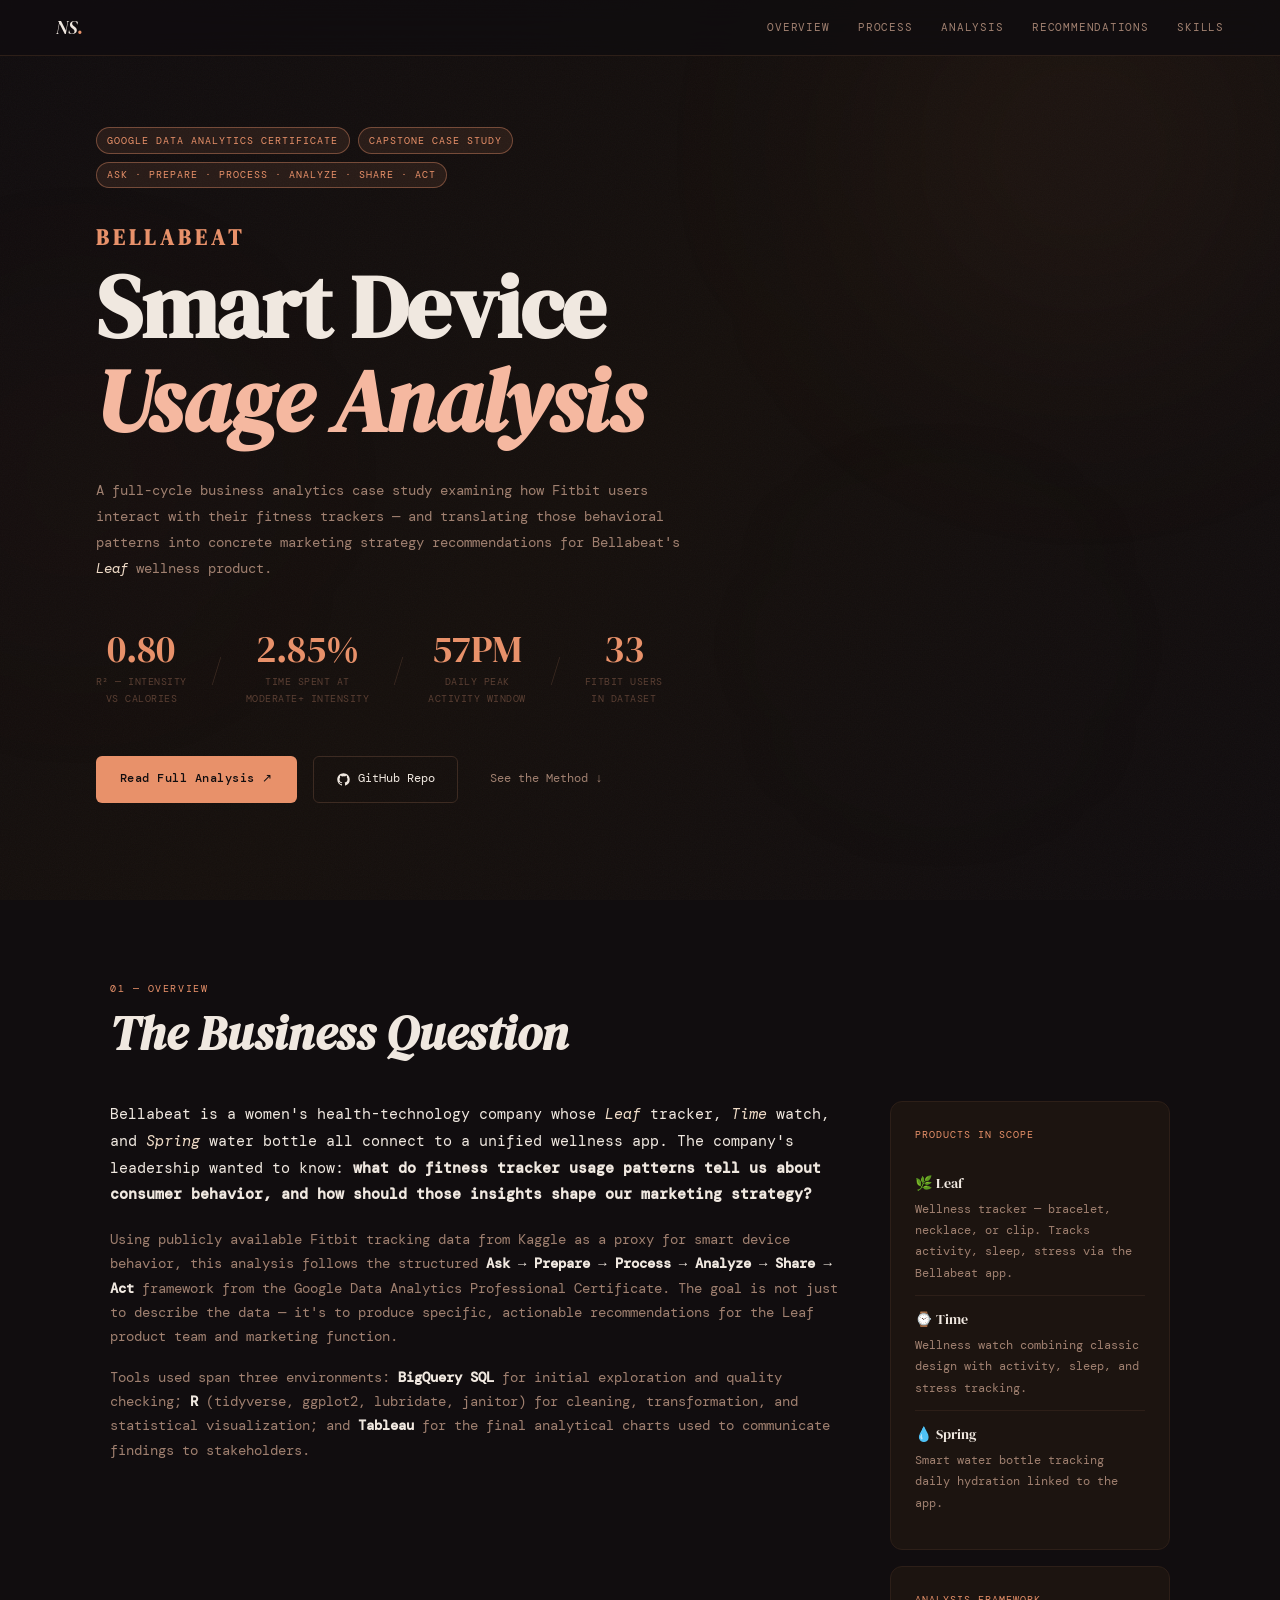
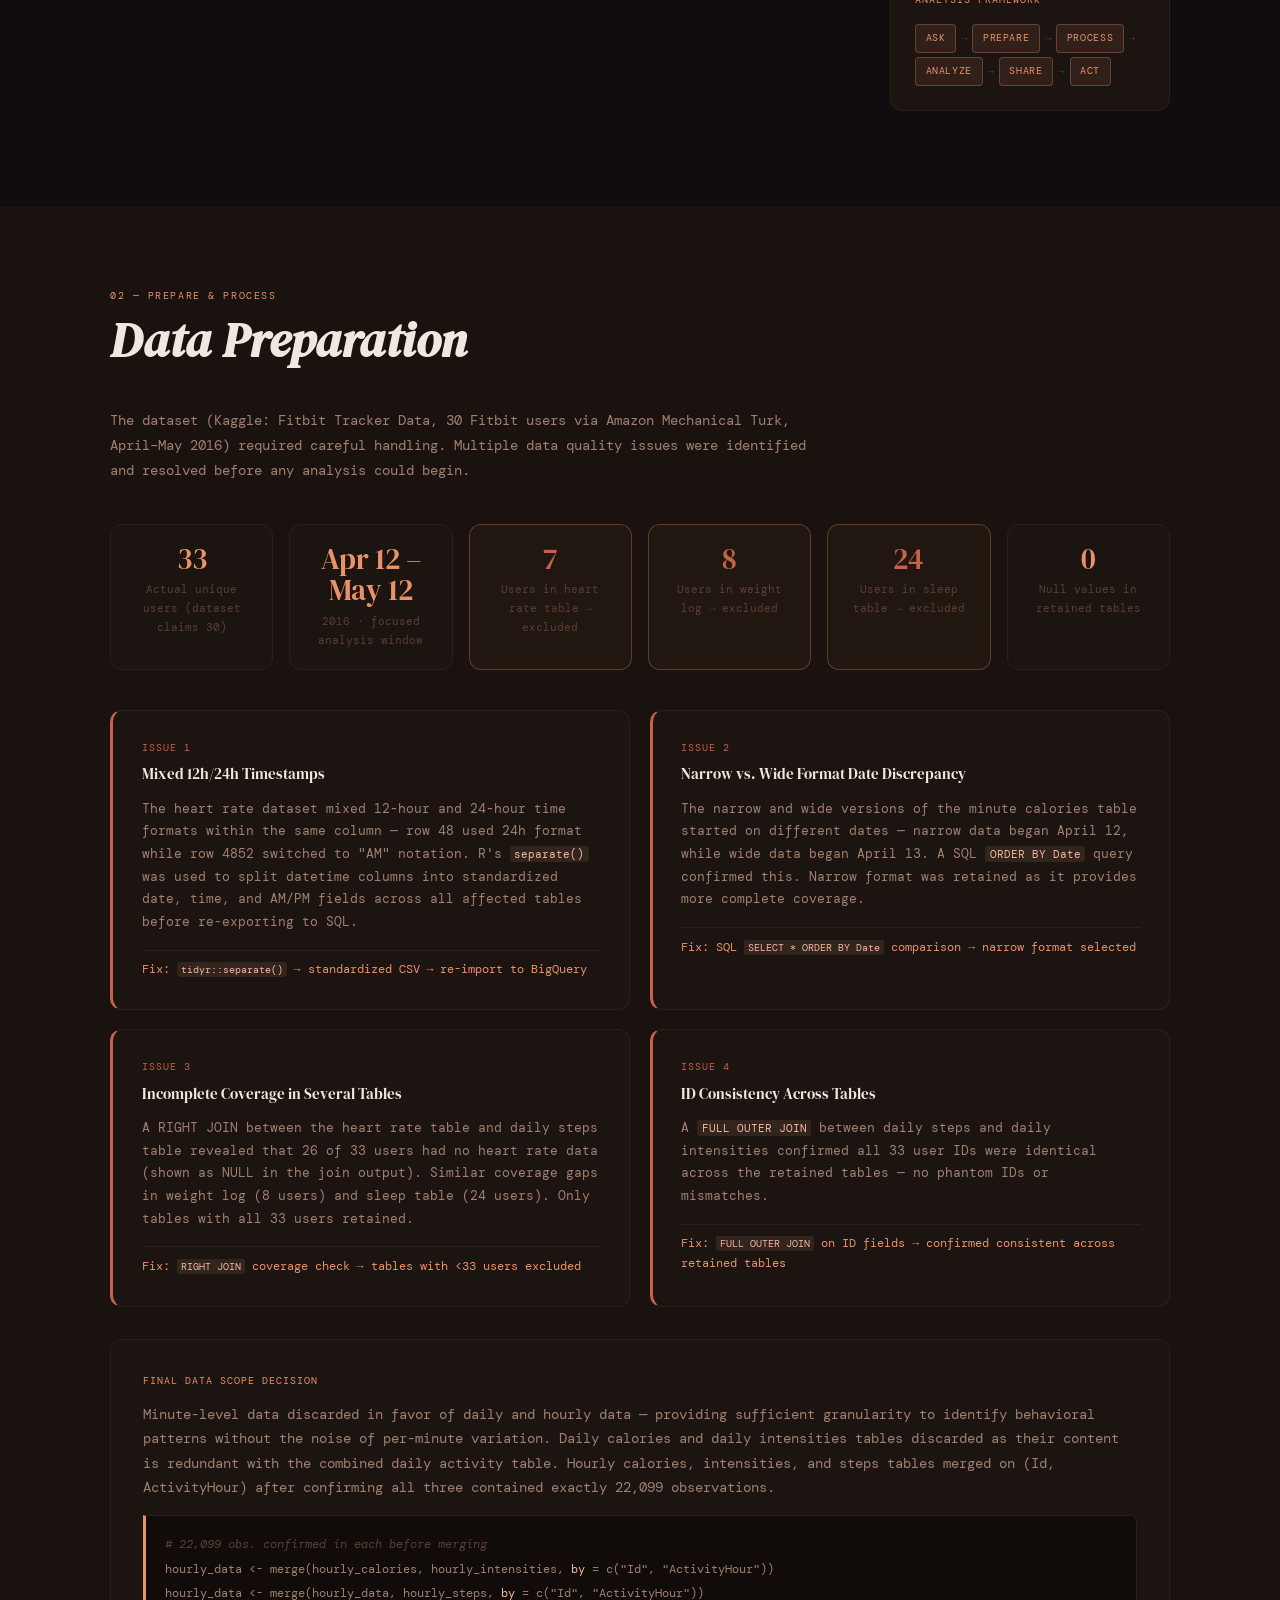
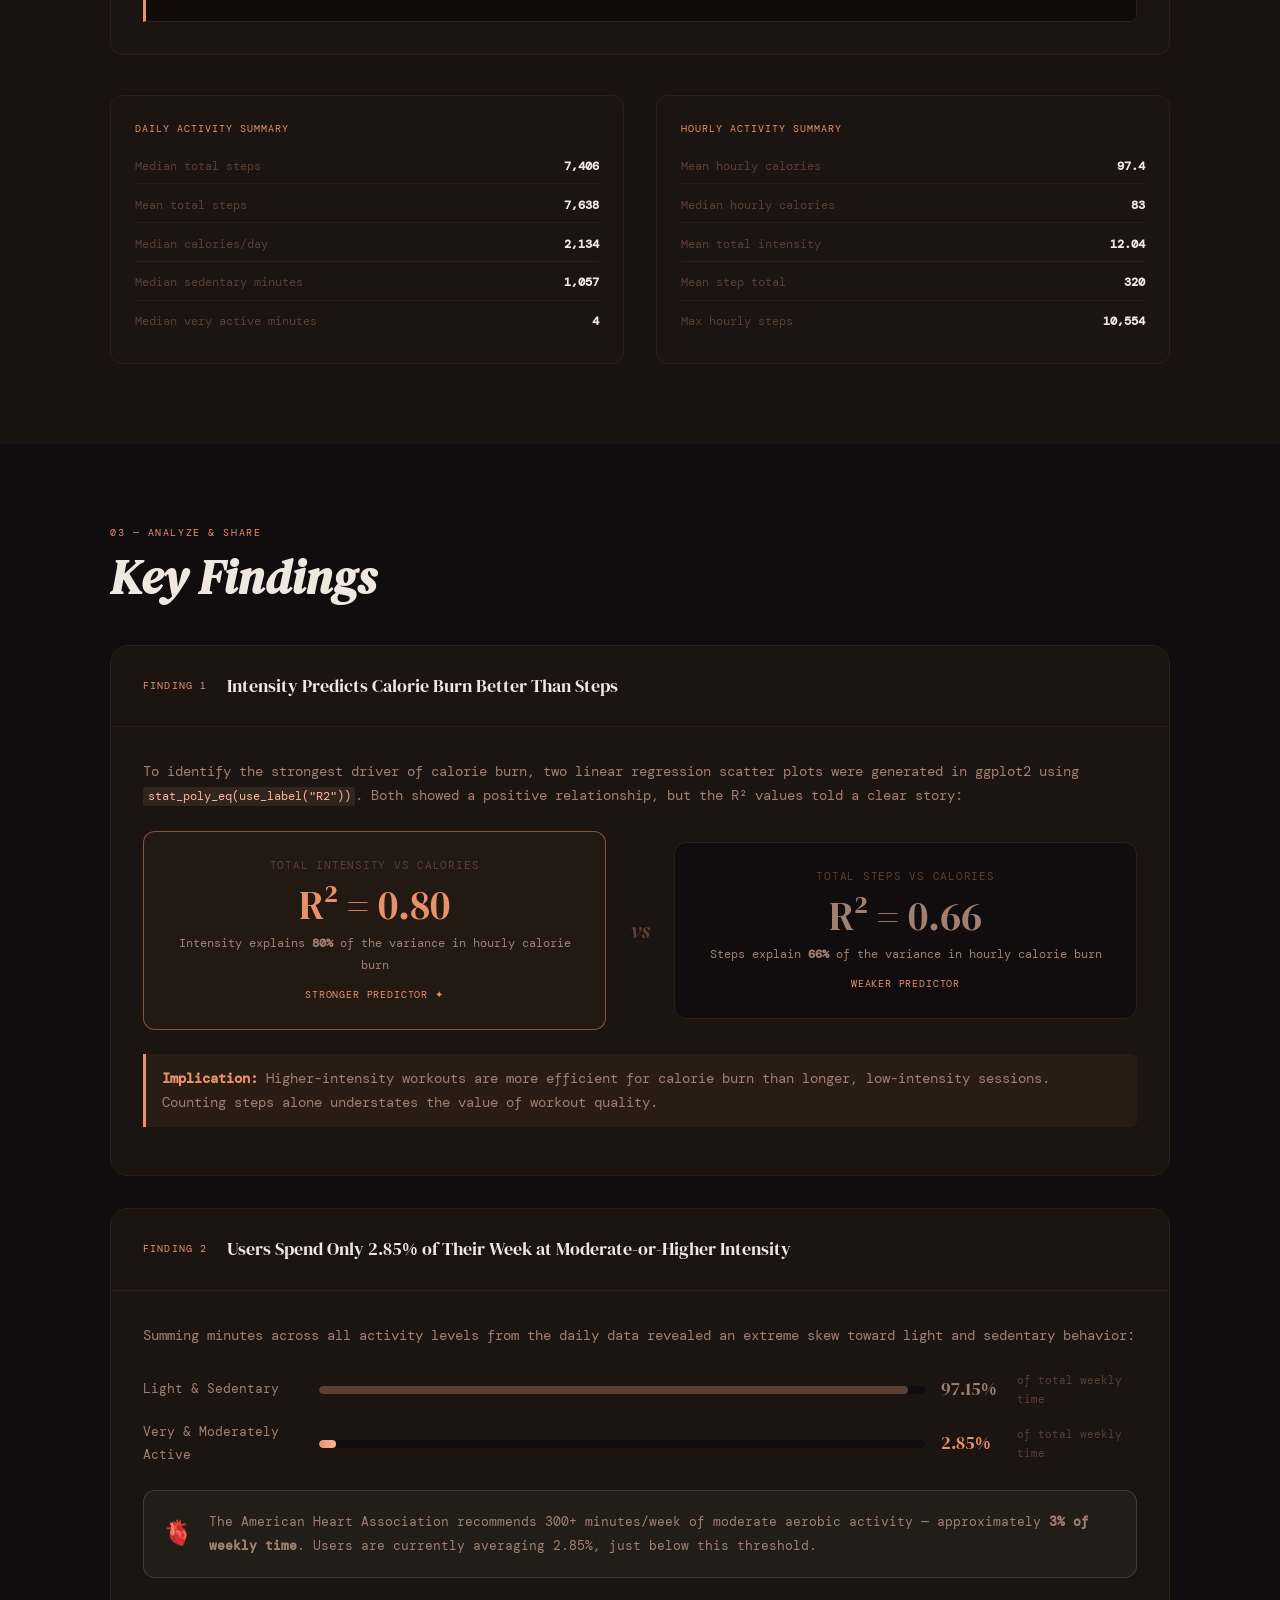
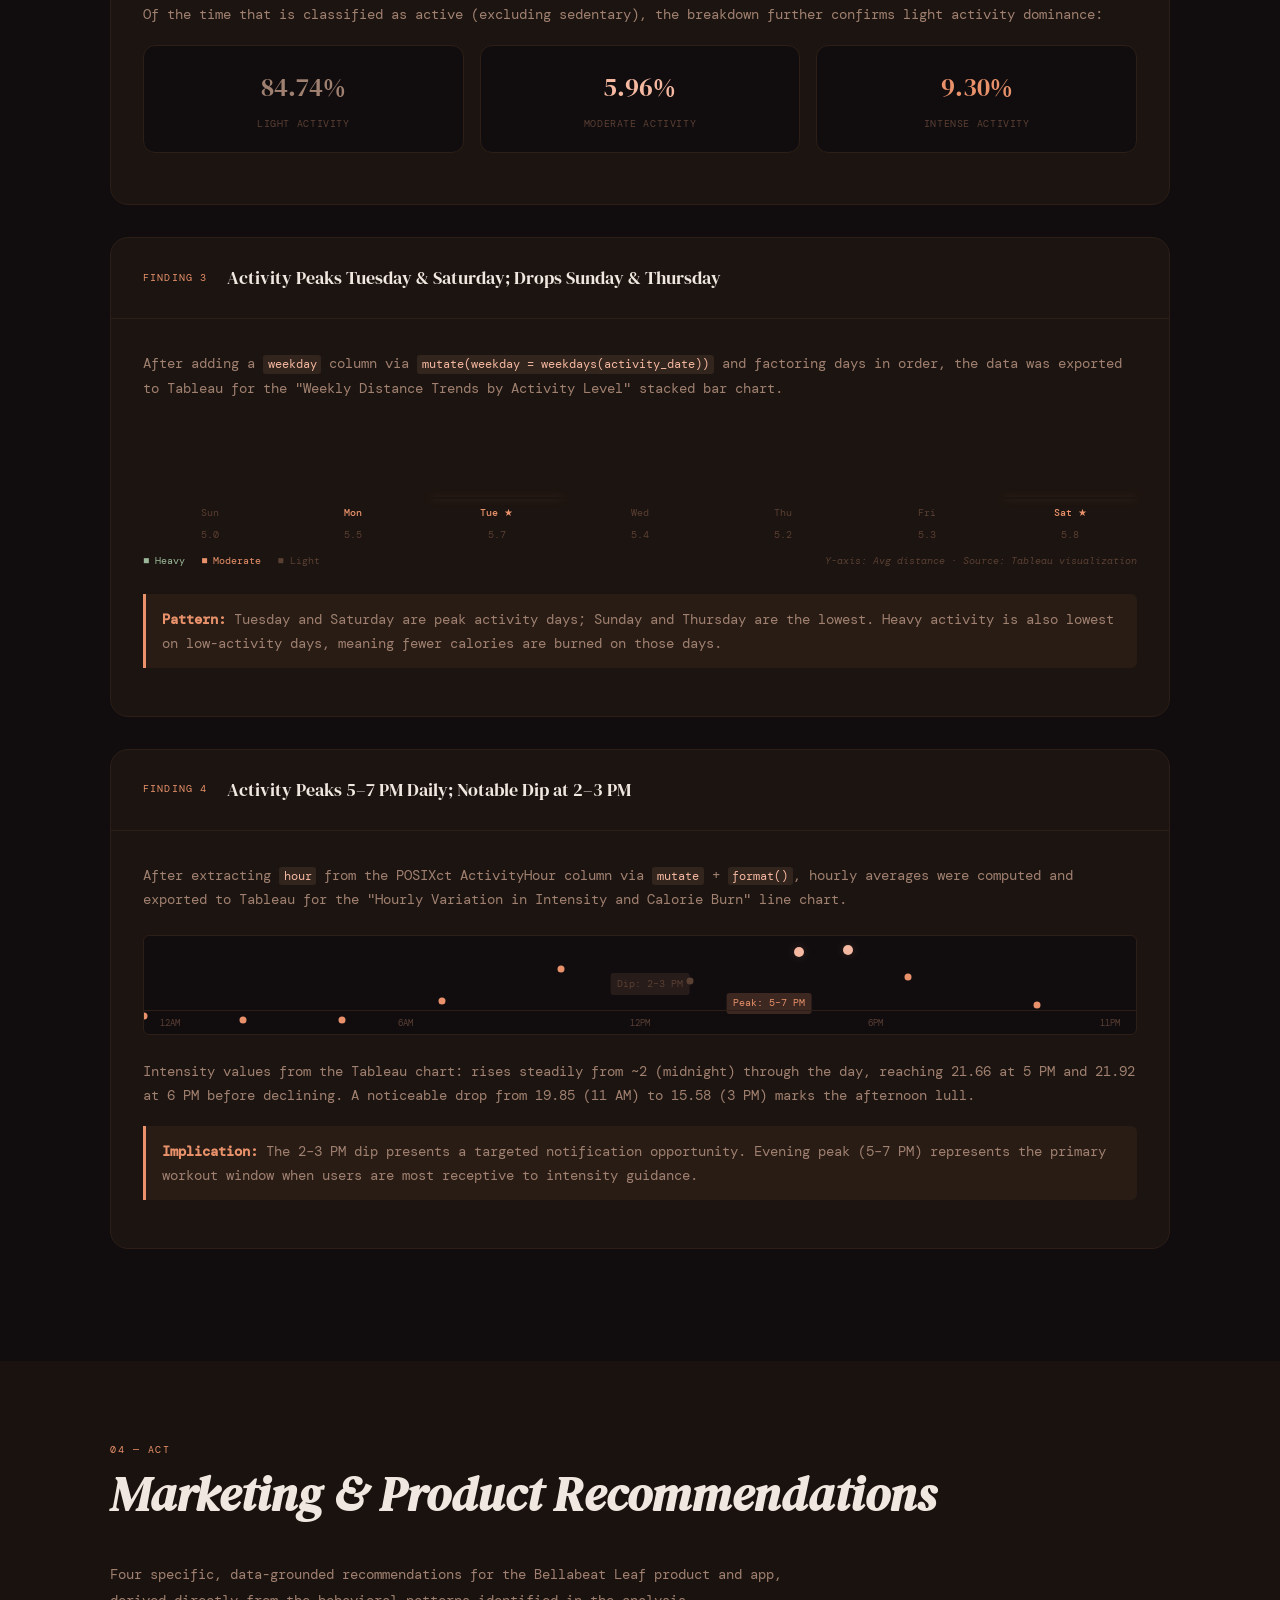
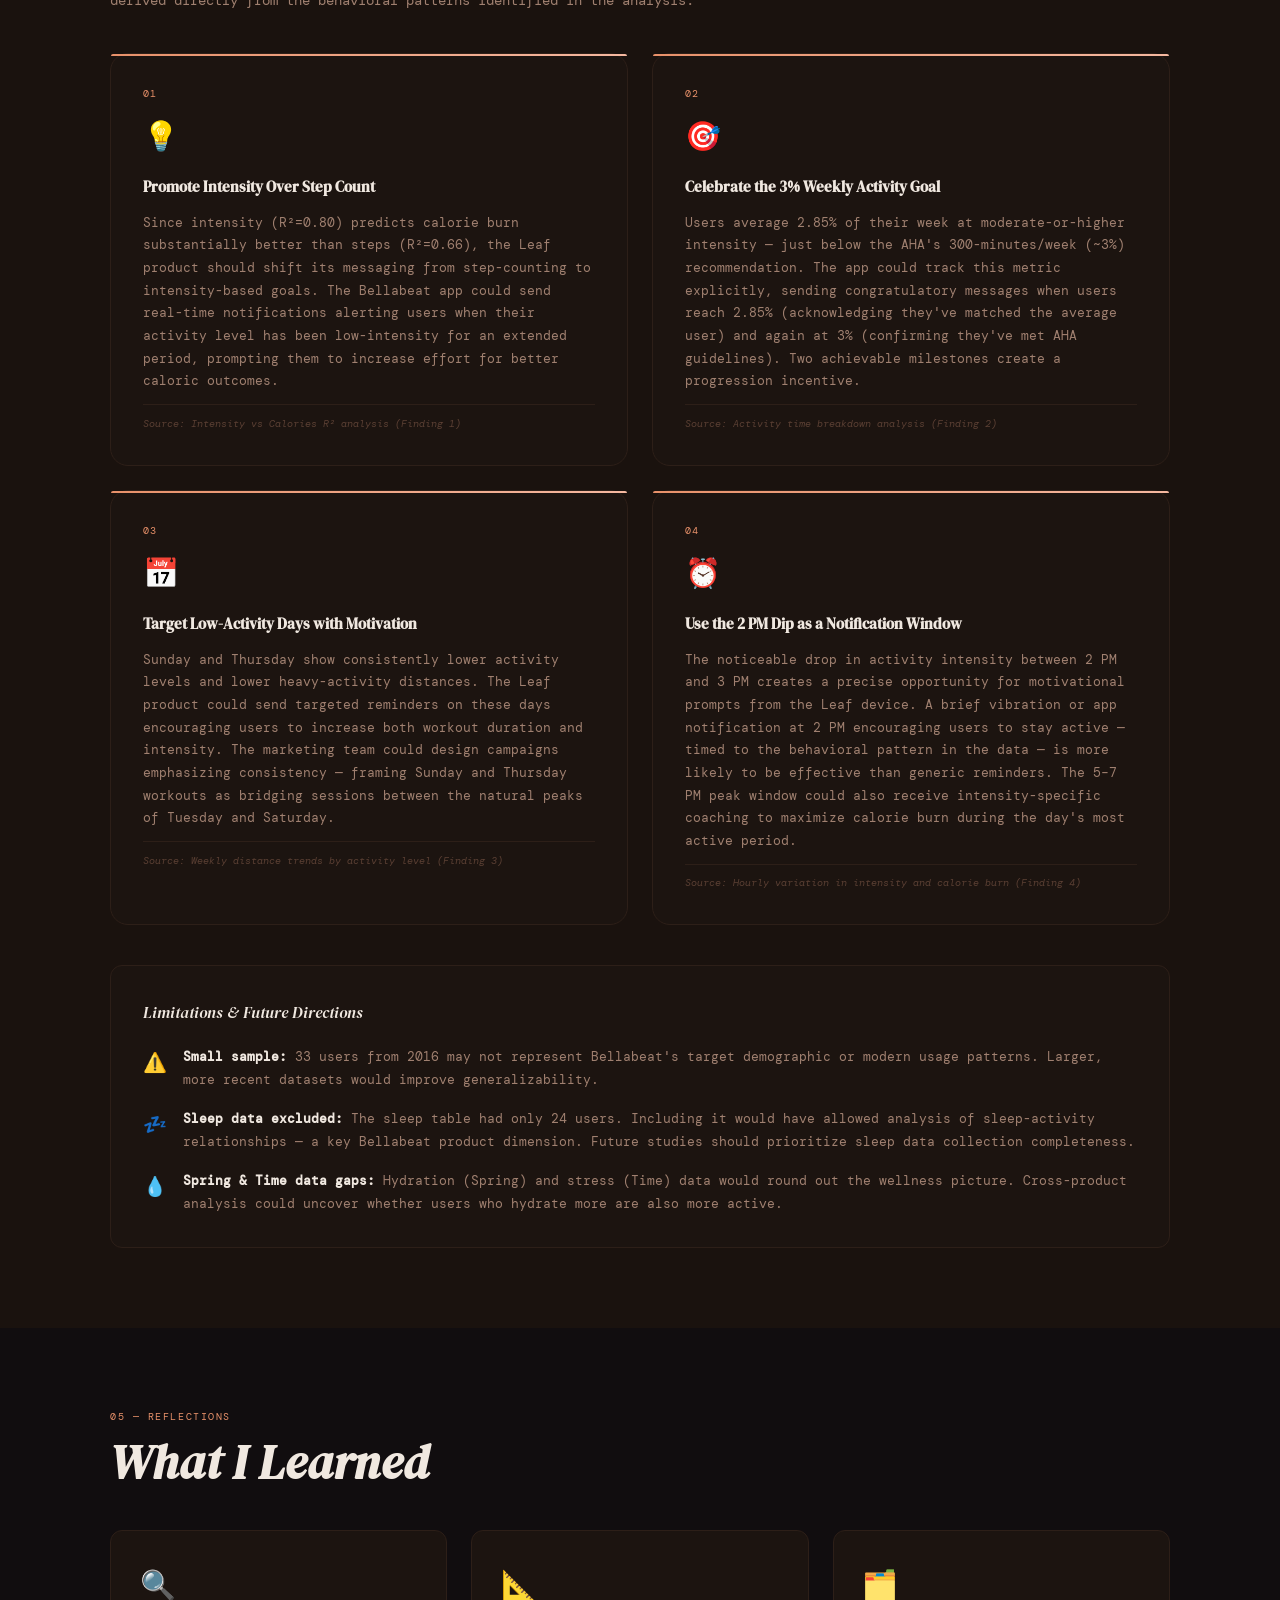
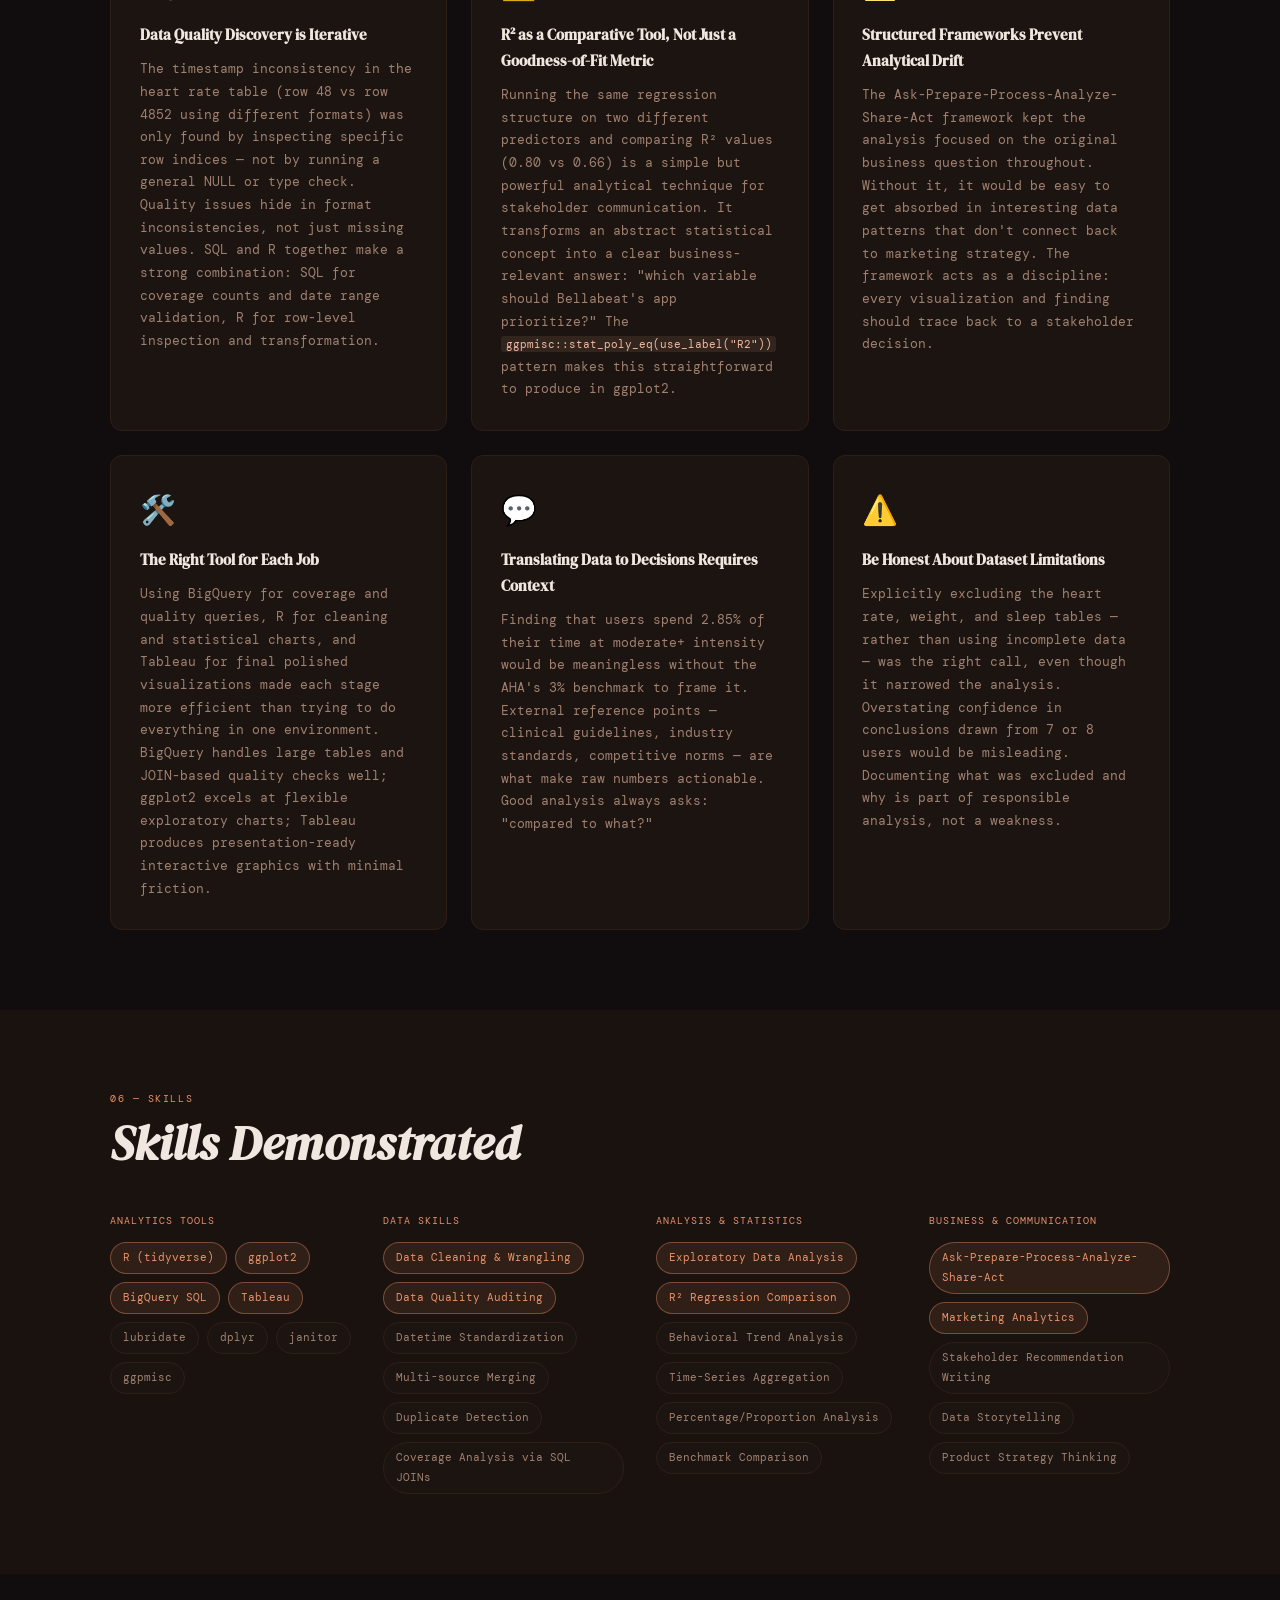
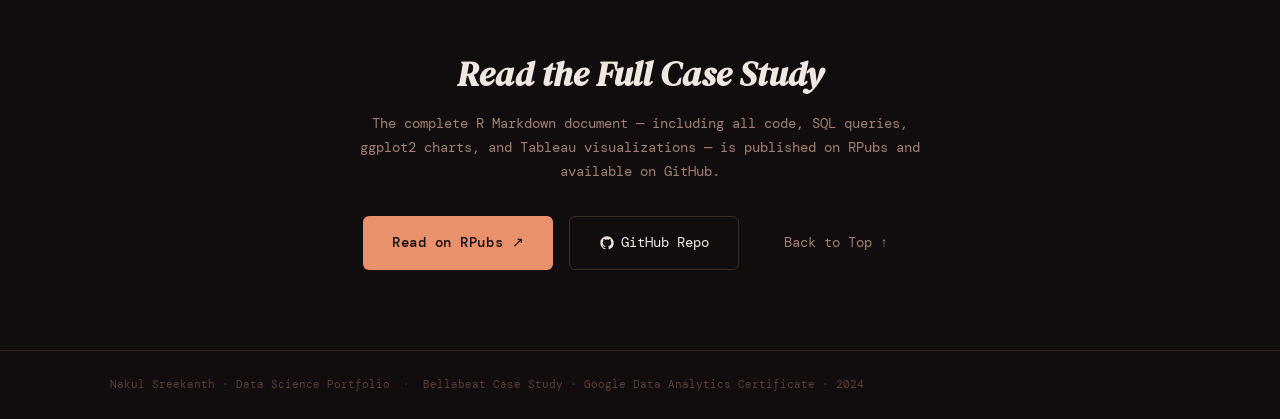
==== commit e9ed796b: "Update project links and add resource links: SCM deployed site, GitHub repos, PDF reports, and conta" ====
--- a/bellabeat-case-study/bellabeat-case-study.html
+++ b/bellabeat-case-study/bellabeat-case-study.html
@@ -623,7 +623,7 @@
         <h2 id="cta-heading">Read the Full Case Study</h2>
         <p>The complete R Markdown document — including all code, SQL queries, ggplot2 charts, and Tableau visualizations — is published on RPubs and available on GitHub.</p>
         <div class="cta-buttons">
-          <a href="https://rstudio-pubs-static.s3.amazonaws.com/1233761_e98bc2082db34143862f2f001a9efc58.html" class="cta-primary cta-lg" target="_blank" rel="noopener noreferrer">Read on RPubs ↗</a>
+          <a href="https://rpubs.com/nakulsreekanth/1233761" class="cta-primary cta-lg" target="_blank" rel="noopener noreferrer">Read on RPubs ↗</a>
           <a href="https://github.com/nakulsree/Portofolio" class="cta-secondary cta-lg" target="_blank" rel="noopener noreferrer">
             <svg width="16" height="16" viewBox="0 0 24 24" fill="currentColor" aria-hidden="true"><path d="M12 2C6.477 2 2 6.484 2 12.017c0 4.425 2.865 8.18 6.839 9.504.5.092.682-.217.682-.483 0-.237-.008-.868-.013-1.703-2.782.605-3.369-1.343-3.369-1.343-.454-1.158-1.11-1.466-1.11-1.466-.908-.62.069-.608.069-.608 1.003.07 1.531 1.032 1.531 1.032.892 1.53 2.341 1.088 2.91.832.092-.647.35-1.088.636-1.338-2.22-.253-4.555-1.113-4.555-4.951 0-1.093.39-1.988 1.029-2.688-.103-.253-.446-1.272.098-2.65 0 0 .84-.27 2.75 1.026A9.564 9.564 0 0112 6.844c.85.004 1.705.115 2.504.337 1.909-1.296 2.747-1.027 2.747-1.027.546 1.379.202 2.398.1 2.651.64.7 1.028 1.595 1.028 2.688 0 3.848-2.339 4.695-4.566 4.943.359.309.678.92.678 1.855 0 1.338-.012 2.419-.012 2.747 0 .268.18.58.688.482A10.019 10.019 0 0022 12.017C22 6.484 17.522 2 12 2z"/></svg>
             GitHub Repo
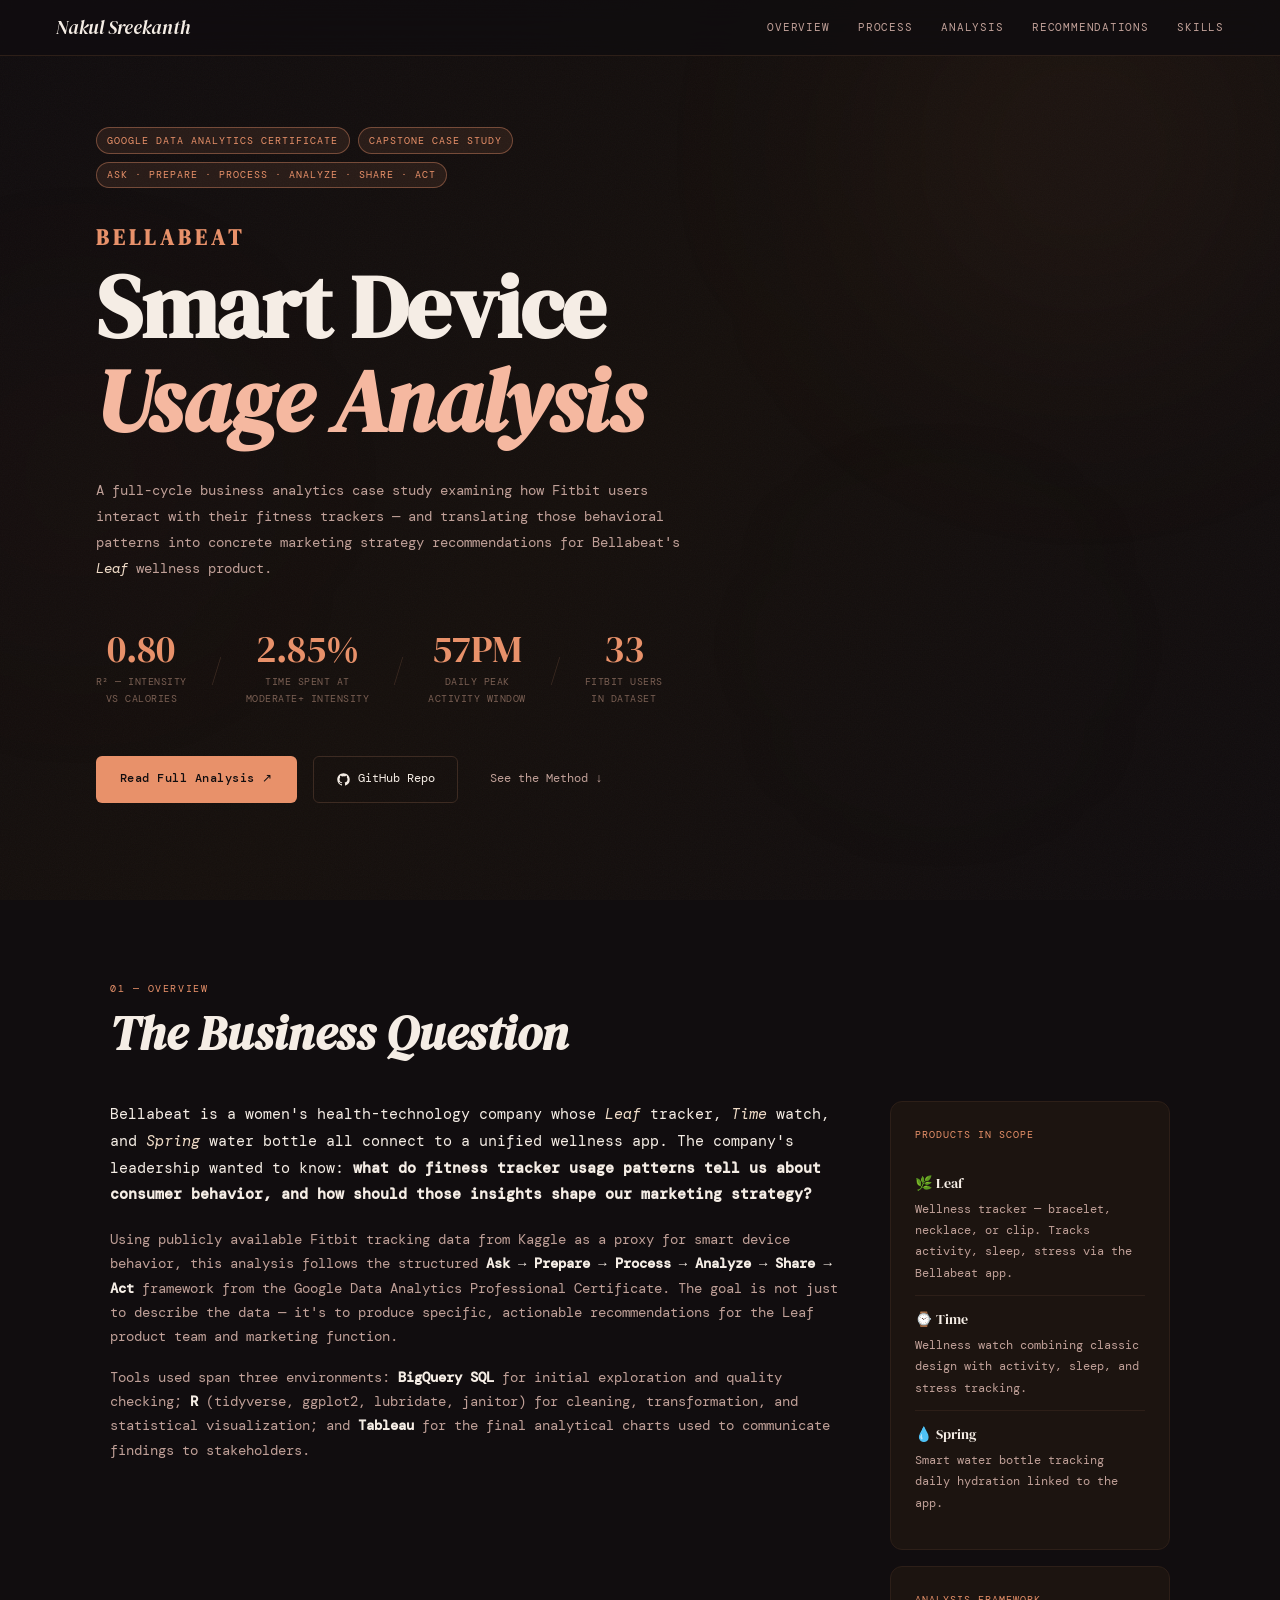
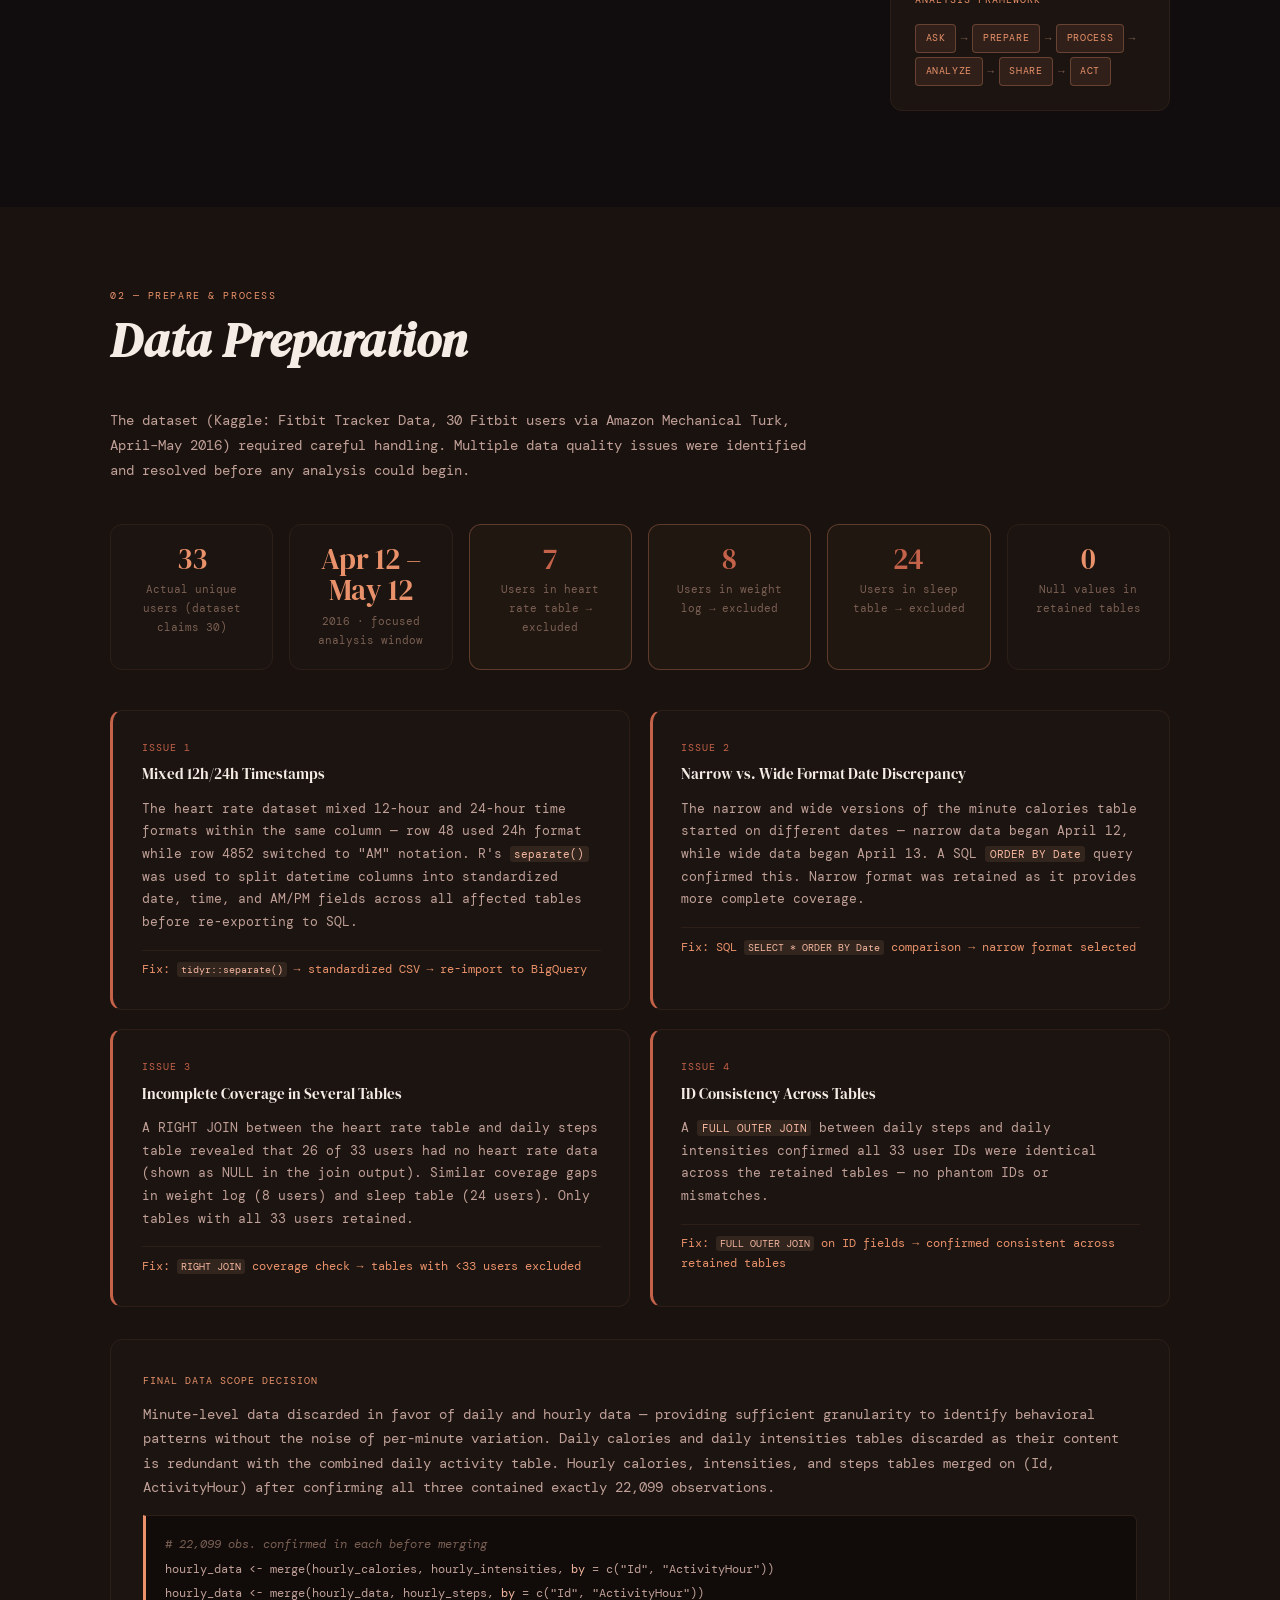
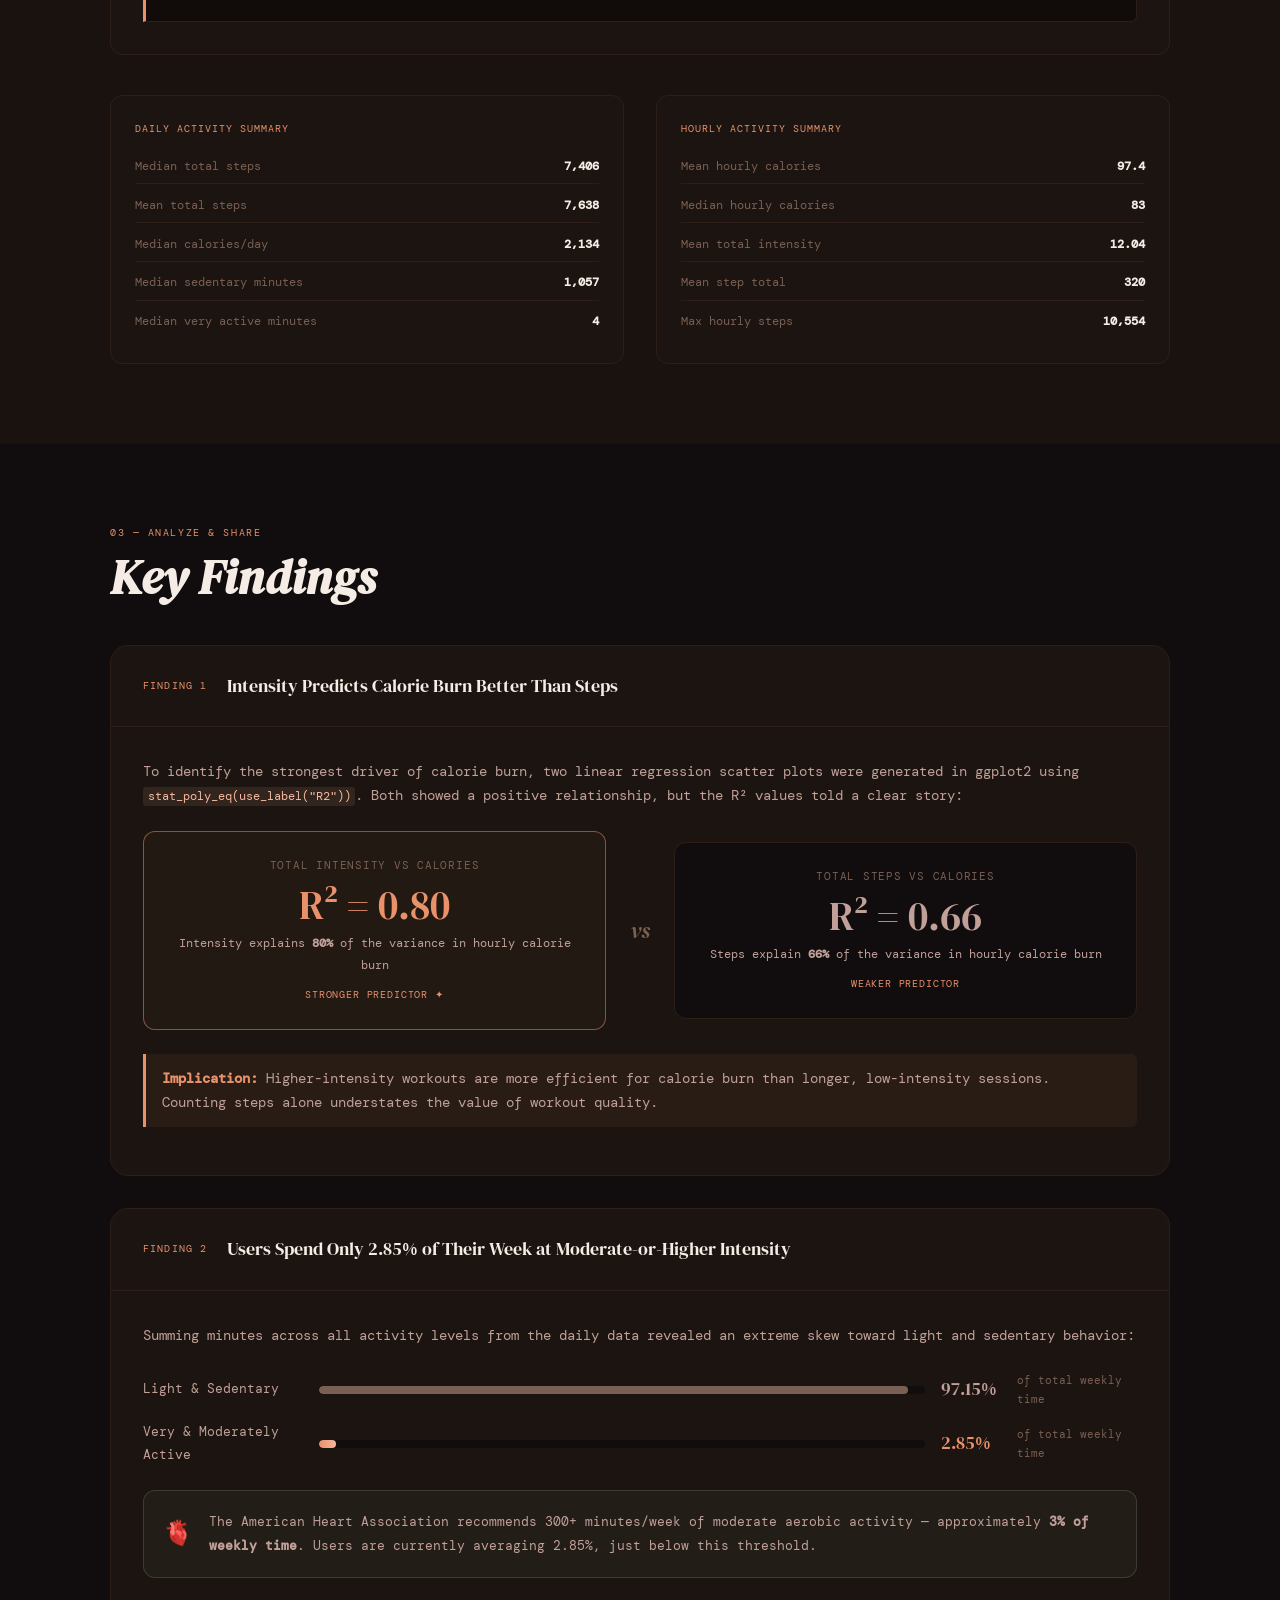
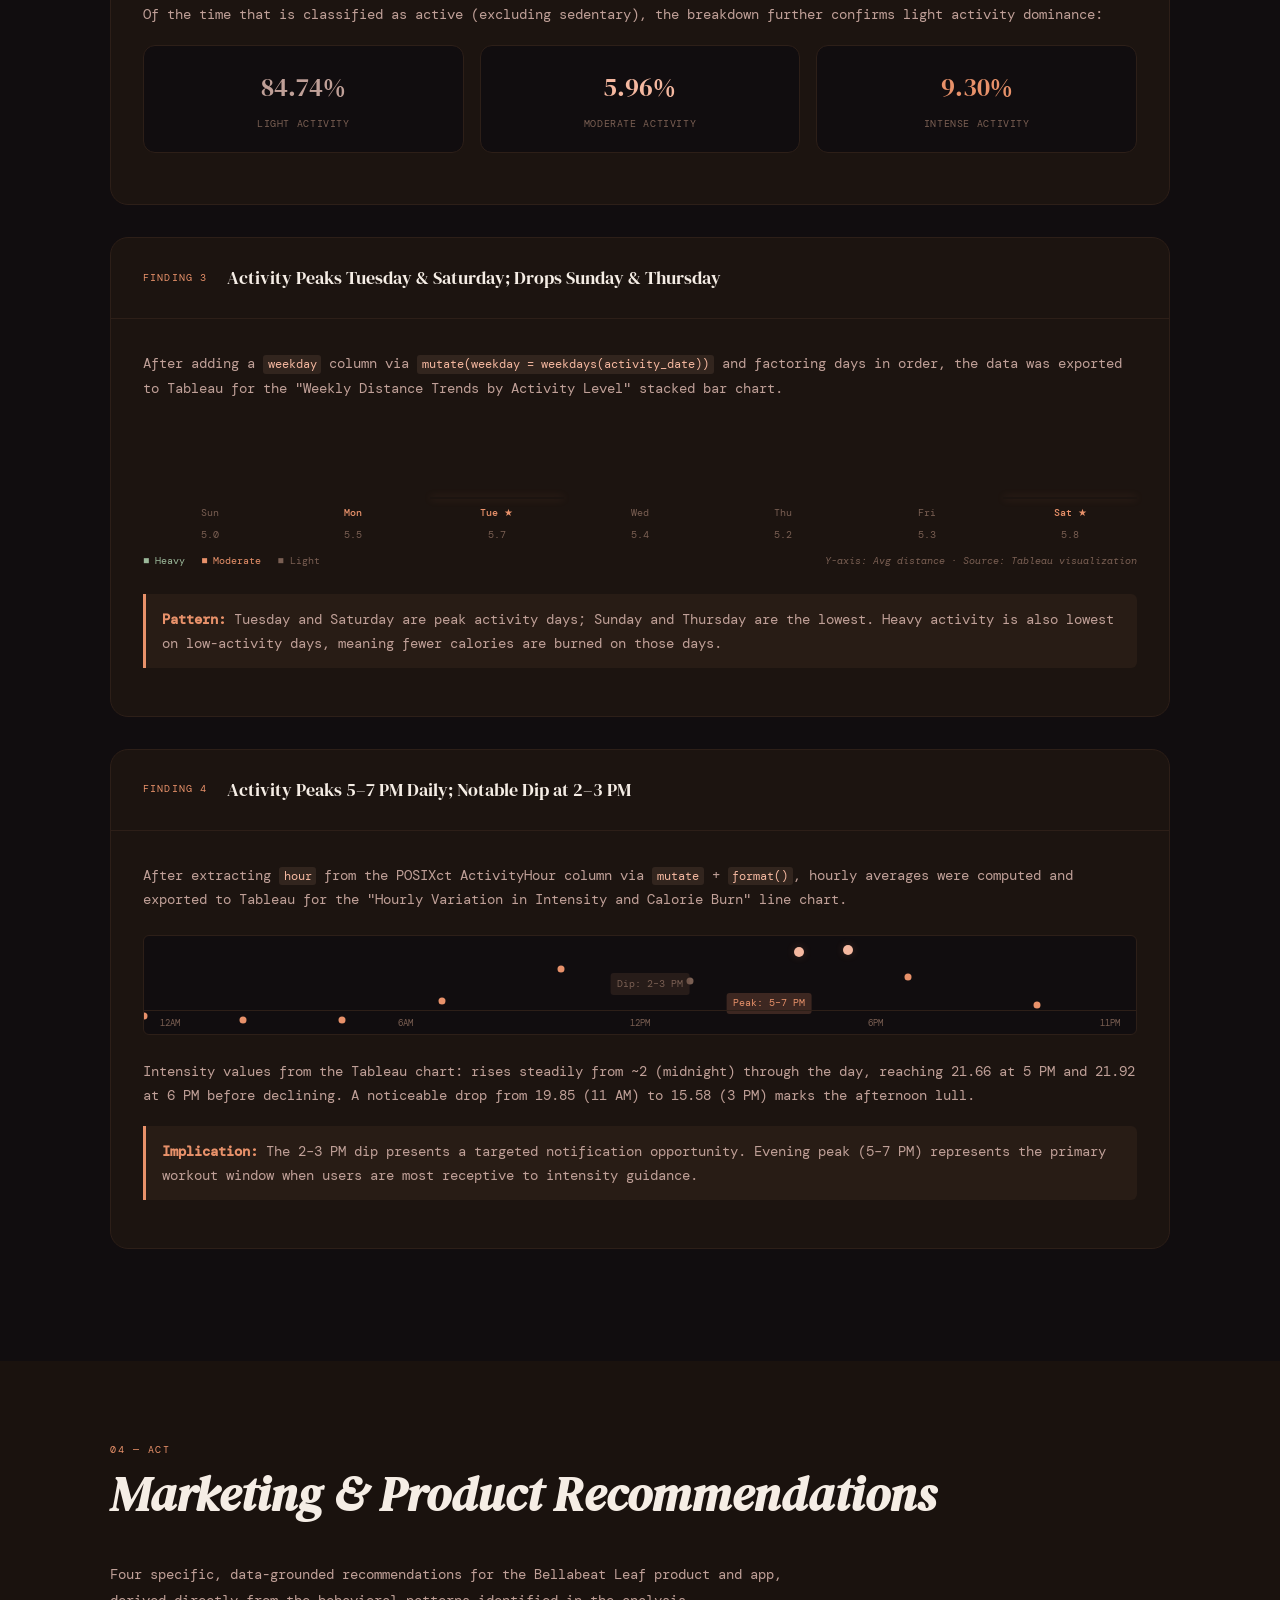
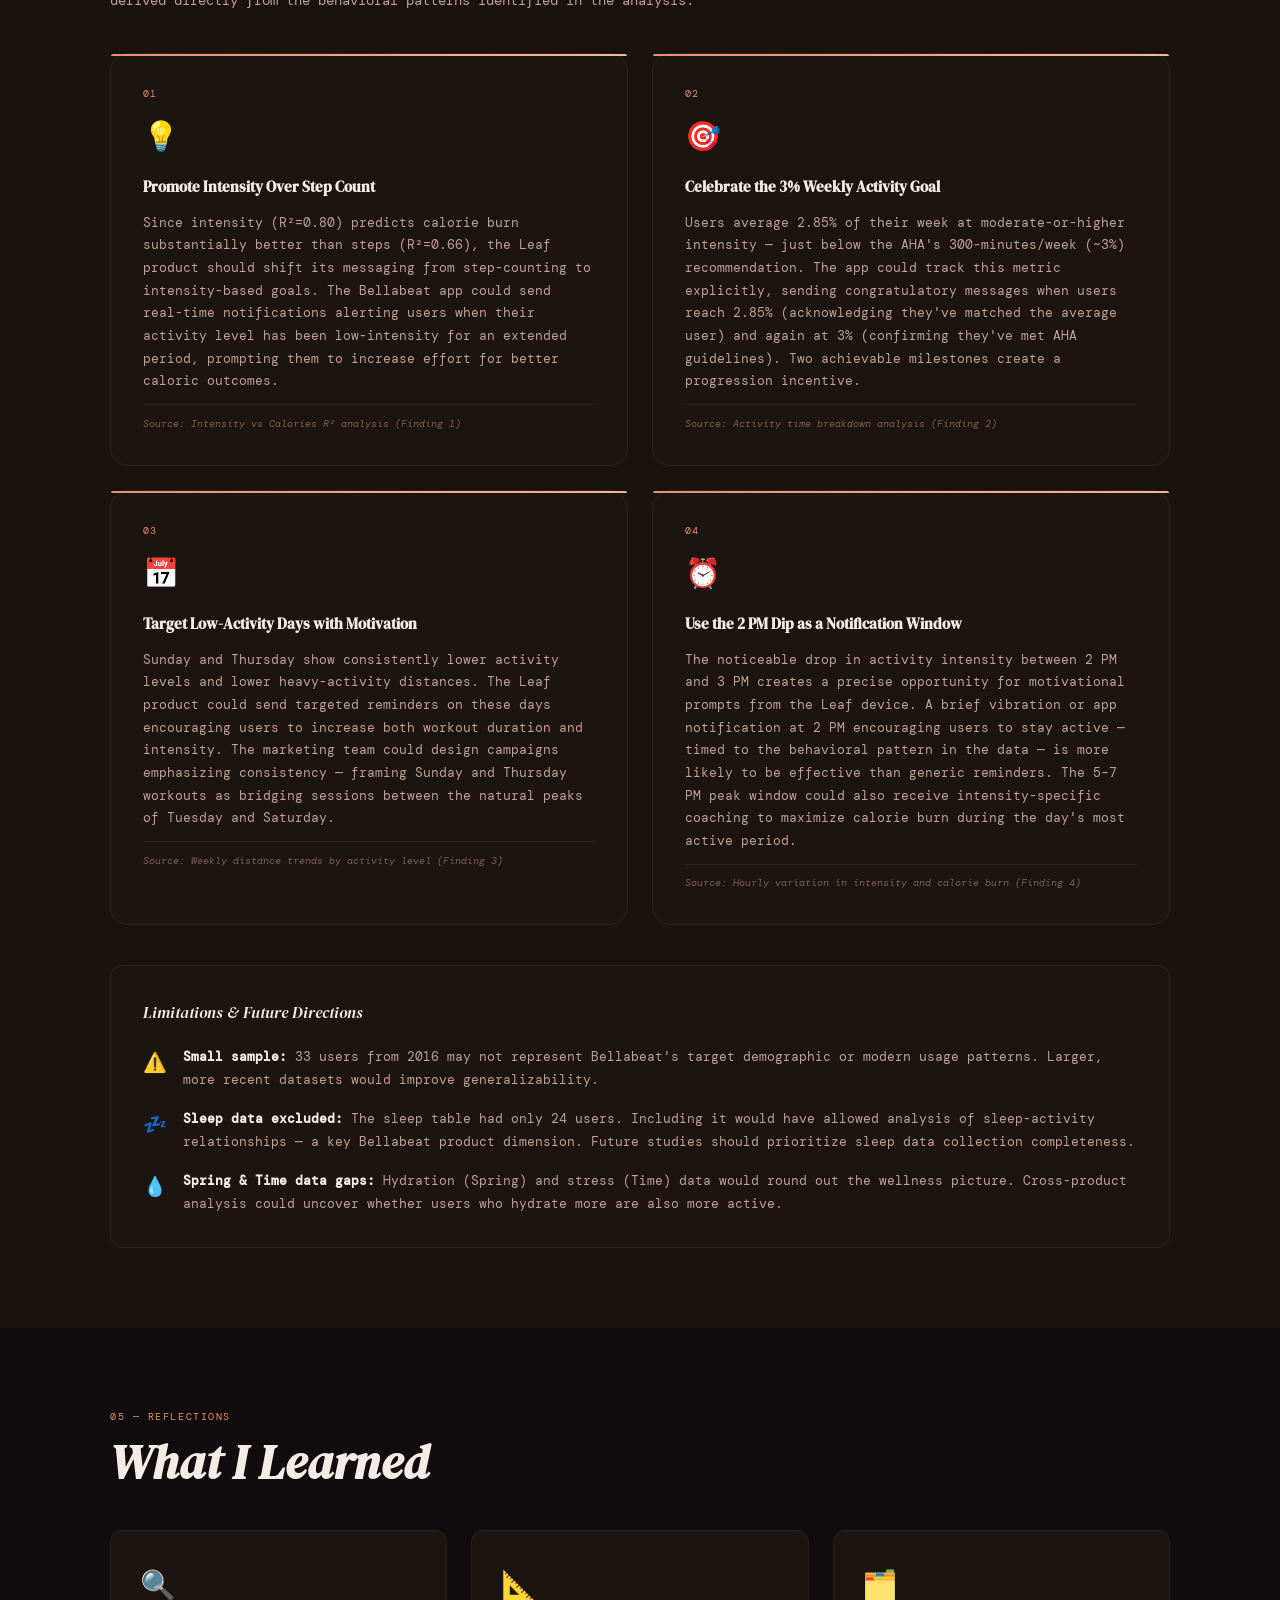
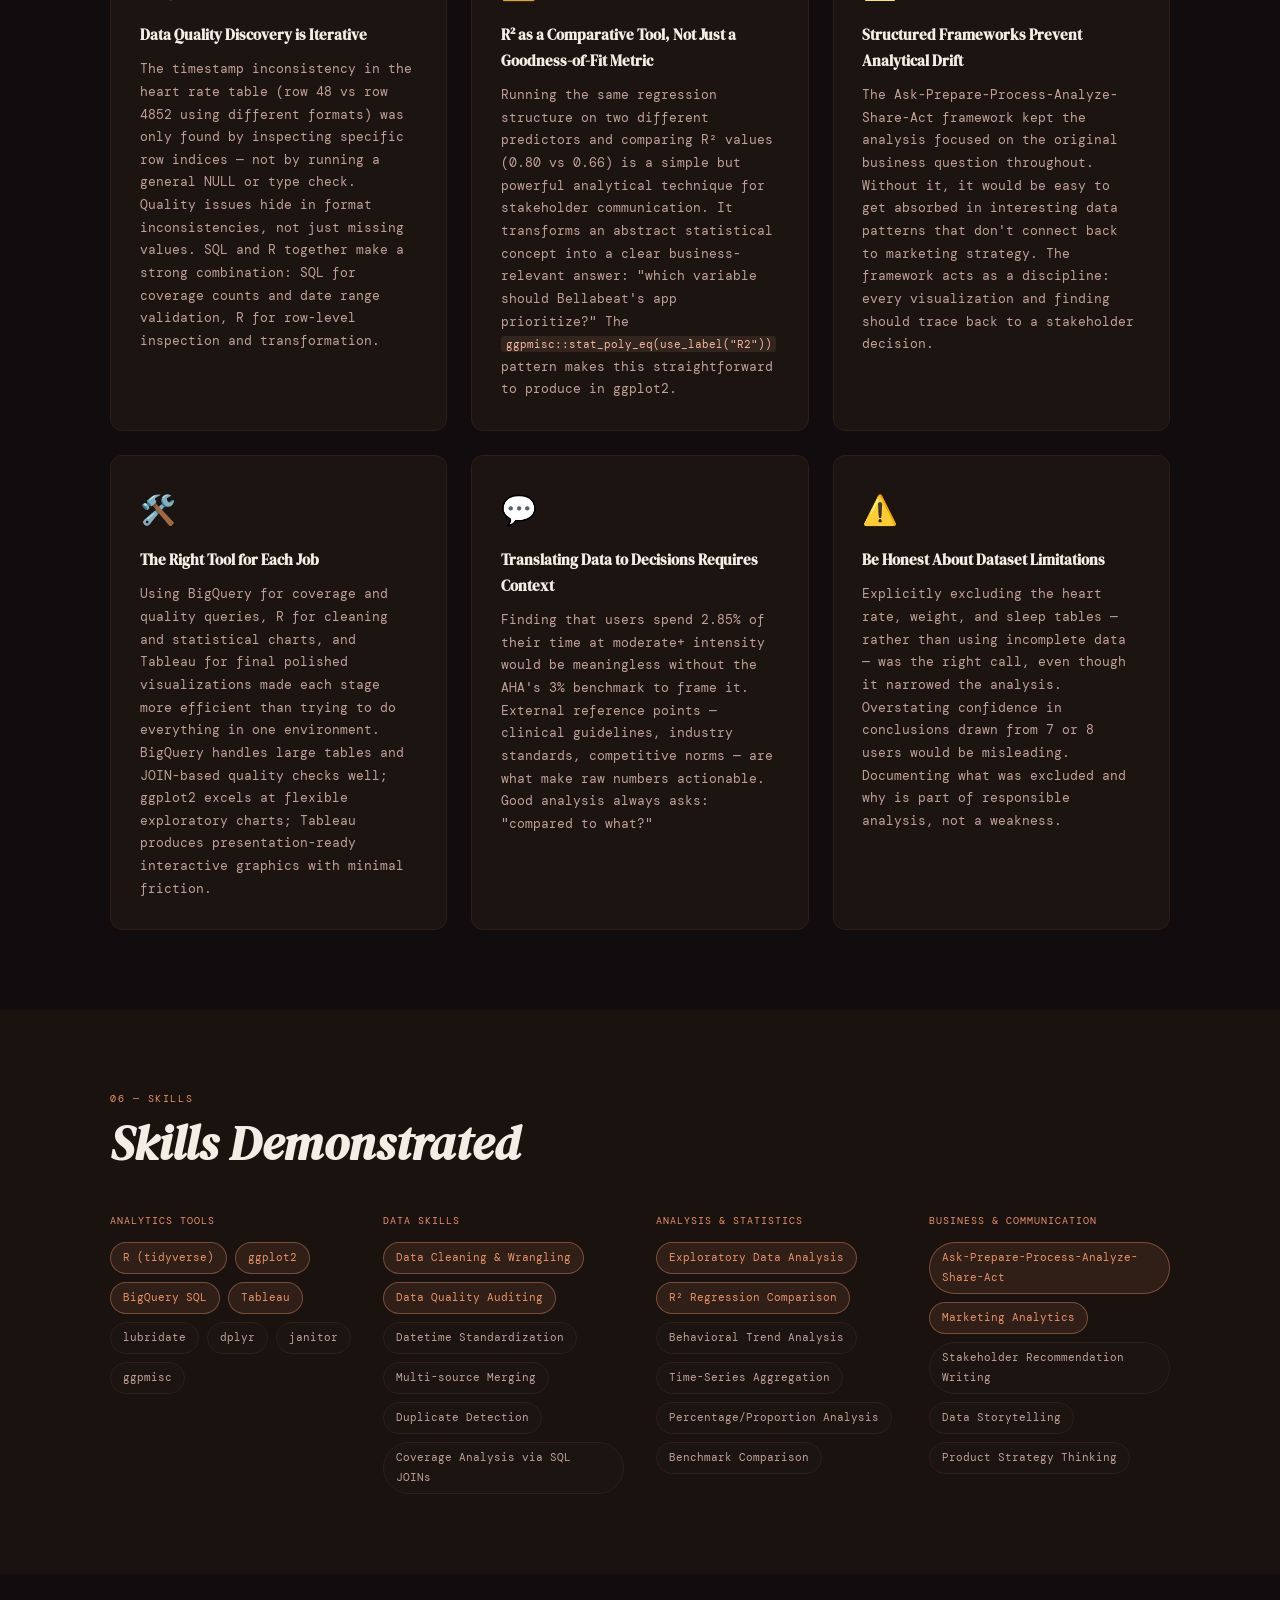
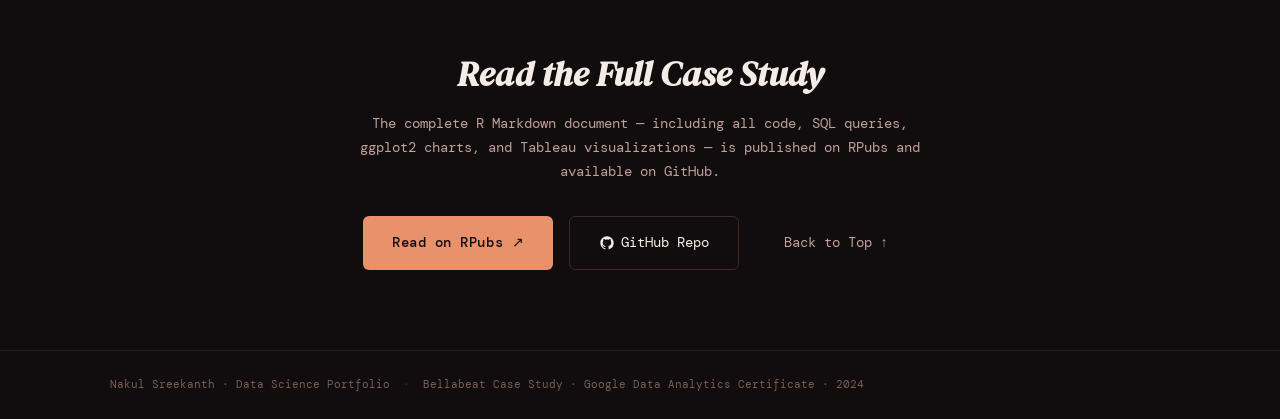
==== commit 2e17054a: "Portfolio updates: GA tracking, rebranding, project links, and typography improvements - Add Google " ====
--- a/bellabeat-case-study/bellabeat-case-study.html
+++ b/bellabeat-case-study/bellabeat-case-study.html
@@ -1,648 +1,1064 @@
-<!DOCTYPE html>
+<!doctype html>
 <html lang="en">
-<head>
-  <meta charset="UTF-8" />
-  <meta name="viewport" content="width=device-width, initial-scale=1.0" />
-  <meta name="description" content="Bellabeat smart device usage analysis following the Google Data Analytics Ask-Prepare-Process-Analyze-Share-Act framework. R, BigQuery SQL, Tableau, and ggplot2 applied to Fitbit tracker data to deliver marketing recommendations for the Leaf wellness product." />
-  <meta name="keywords" content="Bellabeat, data analytics, R, ggplot2, BigQuery, SQL, Tableau, Google Data Analytics, wearable fitness, marketing analytics, case study" />
-  <meta name="author" content="Nakul Sreekanth" />
-  <meta property="og:title" content="Bellabeat Smart Device Case Study | Nakul Sreekanth" />
-  <meta property="og:description" content="Business analytics case study: Fitbit usage data analyzed in R, SQL, and Tableau to deliver data-driven marketing recommendations for Bellabeat's Leaf wellness tracker." />
-  <meta property="og:type" content="website" />
-  <title>Bellabeat Smart Device Case Study — Nakul Sreekanth</title>
-  <link rel="stylesheet" href="assets/css/bellabeat-case-study.css" />
-  <link rel="preconnect" href="https://fonts.googleapis.com">
-  <link href="https://fonts.googleapis.com/css2?family=DM+Serif+Display:ital@0;1&family=DM+Mono:wght@300;400;500&display=swap" rel="stylesheet">
-</head>
-<body>
-
-  <div class="canvas-bg" aria-hidden="true"></div>
-  <div class="grain" aria-hidden="true"></div>
-  <div class="warm-blob b1" aria-hidden="true"></div>
-  <div class="warm-blob b2" aria-hidden="true"></div>
-  <div class="warm-blob b3" aria-hidden="true"></div>
-
-  <!-- ── NAV ── -->
-  <nav class="nav" role="navigation" aria-label="Page navigation">
-    <a href="https://github.com/nakulsree/Portofolio" class="nav-brand" target="_blank" rel="noopener noreferrer">NS<span class="dot">.</span></a>
-    <div class="nav-links">
-      <a href="#overview">Overview</a>
-      <a href="#process">Process</a>
-      <a href="#analysis">Analysis</a>
-      <a href="#recommendations">Recommendations</a>
-      <a href="#skills">Skills</a>
-    </div>
-  </nav>
-
-  <!-- ── HERO ── -->
-  <header class="hero" role="banner">
-
-    <div class="hero-eyebrow">
-      <span class="eb-tag">Google Data Analytics Certificate</span>
-      <span class="eb-tag">Capstone Case Study</span>
-      <span class="eb-tag">Ask · Prepare · Process · Analyze · Share · Act</span>
-    </div>
-
-    <h1 class="hero-title">
-      <span class="ht-brand">Bellabeat</span>
-      <span class="ht-main">Smart Device</span>
-      <span class="ht-main ht-italic">Usage Analysis</span>
-    </h1>
-
-    <p class="hero-desc">
-      A full-cycle business analytics case study examining how Fitbit users interact with their fitness trackers — and translating those behavioral patterns into concrete marketing strategy recommendations for Bellabeat's <em>Leaf</em> wellness product.
-    </p>
-
-    <div class="hero-stats-row">
-      <div class="hs-item">
-        <div class="hs-val">0.80</div>
-        <div class="hs-label">R² — Intensity<br/>vs Calories</div>
+  <head>
+    <!-- Google tag (gtag.js) -->
+    <script
+      async
+      src="https://www.googletagmanager.com/gtag/js?id=G-9VL42DFD4Z"
+    ></script>
+    <script>
+      window.dataLayer = window.dataLayer || [];
+      function gtag() {
+        dataLayer.push(arguments);
+      }
+      gtag("js", new Date());
+      gtag("config", "G-9VL42DFD4Z");
+    </script>
+    <meta charset="UTF-8" />
+    <meta name="viewport" content="width=device-width, initial-scale=1.0" />
+    <meta
+      name="description"
+      content="Bellabeat smart device usage analysis following the Google Data Analytics Ask-Prepare-Process-Analyze-Share-Act framework. R, BigQuery SQL, Tableau, and ggplot2 applied to Fitbit tracker data to deliver marketing recommendations for the Leaf wellness product."
+    />
+    <meta
+      name="keywords"
+      content="Bellabeat, data analytics, R, ggplot2, BigQuery, SQL, Tableau, Google Data Analytics, wearable fitness, marketing analytics, case study"
+    />
+    <meta name="author" content="Nakul Sreekanth" />
+    <meta
+      property="og:title"
+      content="Bellabeat Smart Device Case Study | Nakul Sreekanth"
+    />
+    <meta
+      property="og:description"
+      content="Business analytics case study: Fitbit usage data analyzed in R, SQL, and Tableau to deliver data-driven marketing recommendations for Bellabeat's Leaf wellness tracker."
+    />
+    <meta property="og:type" content="website" />
+    <title>Bellabeat Smart Device Case Study — Nakul Sreekanth</title>
+    <link rel="stylesheet" href="assets/css/bellabeat-case-study.css" />
+    <link rel="preconnect" href="https://fonts.googleapis.com" />
+    <link
+      href="https://fonts.googleapis.com/css2?family=DM+Serif+Display:ital@0;1&family=DM+Mono:wght@300;400;500&display=swap"
+      rel="stylesheet"
+    />
+  </head>
+  <body>
+    <div class="canvas-bg" aria-hidden="true"></div>
+    <div class="grain" aria-hidden="true"></div>
+    <div class="warm-blob b1" aria-hidden="true"></div>
+    <div class="warm-blob b2" aria-hidden="true"></div>
+    <div class="warm-blob b3" aria-hidden="true"></div>
+
+    <!-- ── NAV ── -->
+    <nav class="nav" role="navigation" aria-label="Page navigation">
+      <a href="#" class="nav-brand">Nakul Sreekanth</a>
+      <div class="nav-links">
+        <a href="#overview">Overview</a>
+        <a href="#process">Process</a>
+        <a href="#analysis">Analysis</a>
+        <a href="#recommendations">Recommendations</a>
+        <a href="#skills">Skills</a>
       </div>
-      <div class="hs-sep" aria-hidden="true">/</div>
-      <div class="hs-item">
-        <div class="hs-val">2.85<span class="hs-unit">%</span></div>
-        <div class="hs-label">Time spent at<br/>moderate+ intensity</div>
+    </nav>
+
+    <!-- ── HERO ── -->
+    <header class="hero" role="banner">
+      <div class="hero-eyebrow">
+        <span class="eb-tag">Google Data Analytics Certificate</span>
+        <span class="eb-tag">Capstone Case Study</span>
+        <span class="eb-tag"
+          >Ask · Prepare · Process · Analyze · Share · Act</span
+        >
       </div>
-      <div class="hs-sep" aria-hidden="true">/</div>
-      <div class="hs-item">
-        <div class="hs-val">5–7<span class="hs-unit">PM</span></div>
-        <div class="hs-label">Daily peak<br/>activity window</div>
-      </div>
-      <div class="hs-sep" aria-hidden="true">/</div>
-      <div class="hs-item">
-        <div class="hs-val">33</div>
-        <div class="hs-label">Fitbit users<br/>in dataset</div>
-      </div>
-    </div>
-
-    <div class="hero-ctas">
-      <a href="https://rstudio-pubs-static.s3.amazonaws.com/1233761_e98bc2082db34143862f2f001a9efc58.html" class="cta-primary" target="_blank" rel="noopener noreferrer">
-        Read Full Analysis ↗
-      </a>
-      <a href="https://github.com/nakulsree/Portofolio" class="cta-secondary" target="_blank" rel="noopener noreferrer">
-        <svg width="15" height="15" viewBox="0 0 24 24" fill="currentColor" aria-hidden="true"><path d="M12 2C6.477 2 2 6.484 2 12.017c0 4.425 2.865 8.18 6.839 9.504.5.092.682-.217.682-.483 0-.237-.008-.868-.013-1.703-2.782.605-3.369-1.343-3.369-1.343-.454-1.158-1.11-1.466-1.11-1.466-.908-.62.069-.608.069-.608 1.003.07 1.531 1.032 1.531 1.032.892 1.53 2.341 1.088 2.91.832.092-.647.35-1.088.636-1.338-2.22-.253-4.555-1.113-4.555-4.951 0-1.093.39-1.988 1.029-2.688-.103-.253-.446-1.272.098-2.65 0 0 .84-.27 2.75 1.026A9.564 9.564 0 0112 6.844c.85.004 1.705.115 2.504.337 1.909-1.296 2.747-1.027 2.747-1.027.546 1.379.202 2.398.1 2.651.64.7 1.028 1.595 1.028 2.688 0 3.848-2.339 4.695-4.566 4.943.359.309.678.92.678 1.855 0 1.338-.012 2.419-.012 2.747 0 .268.18.58.688.482A10.019 10.019 0 0022 12.017C22 6.484 17.522 2 12 2z"/></svg>
-        GitHub Repo
-      </a>
-      <a href="#process" class="cta-ghost">See the Method ↓</a>
-    </div>
-
-  </header>
-
-  <main>
-
-    <!-- ── OVERVIEW ── -->
-    <section id="overview" class="section" aria-labelledby="overview-heading">
-      <div class="section-inner">
-        <div class="section-label">01 — Overview</div>
-        <h2 id="overview-heading">The Business Question</h2>
-
-        <div class="overview-layout">
-          <div class="ov-main">
-            <p class="ov-lead">Bellabeat is a women's health-technology company whose <em>Leaf</em> tracker, <em>Time</em> watch, and <em>Spring</em> water bottle all connect to a unified wellness app. The company's leadership wanted to know: <strong>what do fitness tracker usage patterns tell us about consumer behavior, and how should those insights shape our marketing strategy?</strong></p>
-            <p>Using publicly available Fitbit tracking data from Kaggle as a proxy for smart device behavior, this analysis follows the structured <strong>Ask → Prepare → Process → Analyze → Share → Act</strong> framework from the Google Data Analytics Professional Certificate. The goal is not just to describe the data — it's to produce specific, actionable recommendations for the Leaf product team and marketing function.</p>
-            <p>Tools used span three environments: <strong>BigQuery SQL</strong> for initial exploration and quality checking; <strong>R</strong> (tidyverse, ggplot2, lubridate, janitor) for cleaning, transformation, and statistical visualization; and <strong>Tableau</strong> for the final analytical charts used to communicate findings to stakeholders.</p>
-          </div>
-
-          <div class="ov-aside">
-            <div class="product-card">
-              <div class="pc-label">Products in Scope</div>
-              <div class="pc-item">
-                <div class="pc-name">🌿 Leaf</div>
-                <div class="pc-desc">Wellness tracker — bracelet, necklace, or clip. Tracks activity, sleep, stress via the Bellabeat app.</div>
-              </div>
-              <div class="pc-item">
-                <div class="pc-name">⌚ Time</div>
-                <div class="pc-desc">Wellness watch combining classic design with activity, sleep, and stress tracking.</div>
-              </div>
-              <div class="pc-item">
-                <div class="pc-name">💧 Spring</div>
-                <div class="pc-desc">Smart water bottle tracking daily hydration linked to the app.</div>
-              </div>
-            </div>
-
-            <div class="framework-card">
-              <div class="pc-label">Analysis Framework</div>
-              <div class="fw-steps">
-                <span class="fw-step active">Ask</span>
-                <span class="fw-arrow" aria-hidden="true">→</span>
-                <span class="fw-step active">Prepare</span>
-                <span class="fw-arrow" aria-hidden="true">→</span>
-                <span class="fw-step active">Process</span>
-                <span class="fw-arrow" aria-hidden="true">→</span>
-                <span class="fw-step active">Analyze</span>
-                <span class="fw-arrow" aria-hidden="true">→</span>
-                <span class="fw-step active">Share</span>
-                <span class="fw-arrow" aria-hidden="true">→</span>
-                <span class="fw-step active">Act</span>
-              </div>
-            </div>
-          </div>
+
+      <h1 class="hero-title">
+        <span class="ht-brand">Bellabeat</span>
+        <span class="ht-main">Smart Device</span>
+        <span class="ht-main ht-italic">Usage Analysis</span>
+      </h1>
+
+      <p class="hero-desc">
+        A full-cycle business analytics case study examining how Fitbit users
+        interact with their fitness trackers — and translating those behavioral
+        patterns into concrete marketing strategy recommendations for
+        Bellabeat's <em>Leaf</em> wellness product.
+      </p>
+
+      <div class="hero-stats-row">
+        <div class="hs-item">
+          <div class="hs-val">0.80</div>
+          <div class="hs-label">R² — Intensity<br />vs Calories</div>
+        </div>
+        <div class="hs-sep" aria-hidden="true">/</div>
+        <div class="hs-item">
+          <div class="hs-val">2.85<span class="hs-unit">%</span></div>
+          <div class="hs-label">Time spent at<br />moderate+ intensity</div>
+        </div>
+        <div class="hs-sep" aria-hidden="true">/</div>
+        <div class="hs-item">
+          <div class="hs-val">5–7<span class="hs-unit">PM</span></div>
+          <div class="hs-label">Daily peak<br />activity window</div>
+        </div>
+        <div class="hs-sep" aria-hidden="true">/</div>
+        <div class="hs-item">
+          <div class="hs-val">33</div>
+          <div class="hs-label">Fitbit users<br />in dataset</div>
         </div>
       </div>
-    </section>
-
-    <!-- ── DATA + PROCESS ── -->
-    <section id="process" class="section section-warm" aria-labelledby="process-heading">
-      <div class="section-inner">
-        <div class="section-label">02 — Prepare & Process</div>
-        <h2 id="process-heading">Data Preparation</h2>
-        <p class="section-intro">The dataset (Kaggle: Fitbit Tracker Data, 30 Fitbit users via Amazon Mechanical Turk, April–May 2016) required careful handling. Multiple data quality issues were identified and resolved before any analysis could begin.</p>
-
-        <div class="data-summary">
-          <div class="ds-fact">
-            <div class="ds-val">33</div>
-            <div class="ds-key">Actual unique users (dataset claims 30)</div>
-          </div>
-          <div class="ds-fact">
-            <div class="ds-val">Apr 12 –<br/>May 12</div>
-            <div class="ds-key">2016 · focused analysis window</div>
-          </div>
-          <div class="ds-fact ds-fact-warn">
-            <div class="ds-val">7</div>
-            <div class="ds-key">Users in heart rate table → excluded</div>
-          </div>
-          <div class="ds-fact ds-fact-warn">
-            <div class="ds-val">8</div>
-            <div class="ds-key">Users in weight log → excluded</div>
-          </div>
-          <div class="ds-fact ds-fact-warn">
-            <div class="ds-val">24</div>
-            <div class="ds-key">Users in sleep table → excluded</div>
-          </div>
-          <div class="ds-fact">
-            <div class="ds-val">0</div>
-            <div class="ds-key">Null values in retained tables</div>
+
+      <div class="hero-ctas">
+        <a
+          href="https://rpubs.com/nakulsreekanth/1233761"
+          class="cta-primary"
+          target="_blank"
+          rel="noopener noreferrer"
+        >
+          Read Full Analysis ↗
+        </a>
+        <a
+          href="https://github.com/nakulsree/Portofolio"
+          class="cta-secondary"
+          target="_blank"
+          rel="noopener noreferrer"
+        >
+          <svg
+            width="15"
+            height="15"
+            viewBox="0 0 24 24"
+            fill="currentColor"
+            aria-hidden="true"
+          >
+            <path
+              d="M12 2C6.477 2 2 6.484 2 12.017c0 4.425 2.865 8.18 6.839 9.504.5.092.682-.217.682-.483 0-.237-.008-.868-.013-1.703-2.782.605-3.369-1.343-3.369-1.343-.454-1.158-1.11-1.466-1.11-1.466-.908-.62.069-.608.069-.608 1.003.07 1.531 1.032 1.531 1.032.892 1.53 2.341 1.088 2.91.832.092-.647.35-1.088.636-1.338-2.22-.253-4.555-1.113-4.555-4.951 0-1.093.39-1.988 1.029-2.688-.103-.253-.446-1.272.098-2.65 0 0 .84-.27 2.75 1.026A9.564 9.564 0 0112 6.844c.85.004 1.705.115 2.504.337 1.909-1.296 2.747-1.027 2.747-1.027.546 1.379.202 2.398.1 2.651.64.7 1.028 1.595 1.028 2.688 0 3.848-2.339 4.695-4.566 4.943.359.309.678.92.678 1.855 0 1.338-.012 2.419-.012 2.747 0 .268.18.58.688.482A10.019 10.019 0 0022 12.017C22 6.484 17.522 2 12 2z"
+            />
+          </svg>
+          GitHub Repo
+        </a>
+        <a href="#process" class="cta-ghost">See the Method ↓</a>
+      </div>
+    </header>
+
+    <main>
+      <!-- ── OVERVIEW ── -->
+      <section id="overview" class="section" aria-labelledby="overview-heading">
+        <div class="section-inner">
+          <div class="section-label">01 — Overview</div>
+          <h2 id="overview-heading">The Business Question</h2>
+
+          <div class="overview-layout">
+            <div class="ov-main">
+              <p class="ov-lead">
+                Bellabeat is a women's health-technology company whose
+                <em>Leaf</em> tracker, <em>Time</em> watch, and
+                <em>Spring</em> water bottle all connect to a unified wellness
+                app. The company's leadership wanted to know:
+                <strong
+                  >what do fitness tracker usage patterns tell us about consumer
+                  behavior, and how should those insights shape our marketing
+                  strategy?</strong
+                >
+              </p>
+              <p>
+                Using publicly available Fitbit tracking data from Kaggle as a
+                proxy for smart device behavior, this analysis follows the
+                structured
+                <strong>Ask → Prepare → Process → Analyze → Share → Act</strong>
+                framework from the Google Data Analytics Professional
+                Certificate. The goal is not just to describe the data — it's to
+                produce specific, actionable recommendations for the Leaf
+                product team and marketing function.
+              </p>
+              <p>
+                Tools used span three environments:
+                <strong>BigQuery SQL</strong> for initial exploration and
+                quality checking; <strong>R</strong> (tidyverse, ggplot2,
+                lubridate, janitor) for cleaning, transformation, and
+                statistical visualization; and <strong>Tableau</strong> for the
+                final analytical charts used to communicate findings to
+                stakeholders.
+              </p>
+            </div>
+
+            <div class="ov-aside">
+              <div class="product-card">
+                <div class="pc-label">Products in Scope</div>
+                <div class="pc-item">
+                  <div class="pc-name">🌿 Leaf</div>
+                  <div class="pc-desc">
+                    Wellness tracker — bracelet, necklace, or clip. Tracks
+                    activity, sleep, stress via the Bellabeat app.
+                  </div>
+                </div>
+                <div class="pc-item">
+                  <div class="pc-name">⌚ Time</div>
+                  <div class="pc-desc">
+                    Wellness watch combining classic design with activity,
+                    sleep, and stress tracking.
+                  </div>
+                </div>
+                <div class="pc-item">
+                  <div class="pc-name">💧 Spring</div>
+                  <div class="pc-desc">
+                    Smart water bottle tracking daily hydration linked to the
+                    app.
+                  </div>
+                </div>
+              </div>
+
+              <div class="framework-card">
+                <div class="pc-label">Analysis Framework</div>
+                <div class="fw-steps">
+                  <span class="fw-step active">Ask</span>
+                  <span class="fw-arrow" aria-hidden="true">→</span>
+                  <span class="fw-step active">Prepare</span>
+                  <span class="fw-arrow" aria-hidden="true">→</span>
+                  <span class="fw-step active">Process</span>
+                  <span class="fw-arrow" aria-hidden="true">→</span>
+                  <span class="fw-step active">Analyze</span>
+                  <span class="fw-arrow" aria-hidden="true">→</span>
+                  <span class="fw-step active">Share</span>
+                  <span class="fw-arrow" aria-hidden="true">→</span>
+                  <span class="fw-step active">Act</span>
+                </div>
+              </div>
+            </div>
           </div>
         </div>
-
-        <!-- Issues discovered -->
-        <div class="issues-grid">
-
-          <div class="issue-card">
-            <div class="issue-num">Issue 1</div>
-            <div class="issue-title">Mixed 12h/24h Timestamps</div>
-            <p>The heart rate dataset mixed 12-hour and 24-hour time formats within the same column — row 48 used 24h format while row 4852 switched to "AM" notation. R's <code>separate()</code> was used to split datetime columns into standardized date, time, and AM/PM fields across all affected tables before re-exporting to SQL.</p>
-            <div class="issue-fix">Fix: <code>tidyr::separate()</code> → standardized CSV → re-import to BigQuery</div>
-          </div>
-
-          <div class="issue-card">
-            <div class="issue-num">Issue 2</div>
-            <div class="issue-title">Narrow vs. Wide Format Date Discrepancy</div>
-            <p>The narrow and wide versions of the minute calories table started on different dates — narrow data began April 12, while wide data began April 13. A SQL <code>ORDER BY Date</code> query confirmed this. Narrow format was retained as it provides more complete coverage.</p>
-            <div class="issue-fix">Fix: SQL <code>SELECT * ORDER BY Date</code> comparison → narrow format selected</div>
-          </div>
-
-          <div class="issue-card">
-            <div class="issue-num">Issue 3</div>
-            <div class="issue-title">Incomplete Coverage in Several Tables</div>
-            <p>A RIGHT JOIN between the heart rate table and daily steps table revealed that 26 of 33 users had no heart rate data (shown as NULL in the join output). Similar coverage gaps in weight log (8 users) and sleep table (24 users). Only tables with all 33 users retained.</p>
-            <div class="issue-fix">Fix: <code>RIGHT JOIN</code> coverage check → tables with &lt;33 users excluded</div>
-          </div>
-
-          <div class="issue-card">
-            <div class="issue-num">Issue 4</div>
-            <div class="issue-title">ID Consistency Across Tables</div>
-            <p>A <code>FULL OUTER JOIN</code> between daily steps and daily intensities confirmed all 33 user IDs were identical across the retained tables — no phantom IDs or mismatches.</p>
-            <div class="issue-fix">Fix: <code>FULL OUTER JOIN</code> on ID fields → confirmed consistent across retained tables</div>
-          </div>
-
+      </section>
+
+      <!-- ── DATA + PROCESS ── -->
+      <section
+        id="process"
+        class="section section-warm"
+        aria-labelledby="process-heading"
+      >
+        <div class="section-inner">
+          <div class="section-label">02 — Prepare & Process</div>
+          <h2 id="process-heading">Data Preparation</h2>
+          <p class="section-intro">
+            The dataset (Kaggle: Fitbit Tracker Data, 30 Fitbit users via Amazon
+            Mechanical Turk, April–May 2016) required careful handling. Multiple
+            data quality issues were identified and resolved before any analysis
+            could begin.
+          </p>
+
+          <div class="data-summary">
+            <div class="ds-fact">
+              <div class="ds-val">33</div>
+              <div class="ds-key">Actual unique users (dataset claims 30)</div>
+            </div>
+            <div class="ds-fact">
+              <div class="ds-val">Apr 12 –<br />May 12</div>
+              <div class="ds-key">2016 · focused analysis window</div>
+            </div>
+            <div class="ds-fact ds-fact-warn">
+              <div class="ds-val">7</div>
+              <div class="ds-key">Users in heart rate table → excluded</div>
+            </div>
+            <div class="ds-fact ds-fact-warn">
+              <div class="ds-val">8</div>
+              <div class="ds-key">Users in weight log → excluded</div>
+            </div>
+            <div class="ds-fact ds-fact-warn">
+              <div class="ds-val">24</div>
+              <div class="ds-key">Users in sleep table → excluded</div>
+            </div>
+            <div class="ds-fact">
+              <div class="ds-val">0</div>
+              <div class="ds-key">Null values in retained tables</div>
+            </div>
+          </div>
+
+          <!-- Issues discovered -->
+          <div class="issues-grid">
+            <div class="issue-card">
+              <div class="issue-num">Issue 1</div>
+              <div class="issue-title">Mixed 12h/24h Timestamps</div>
+              <p>
+                The heart rate dataset mixed 12-hour and 24-hour time formats
+                within the same column — row 48 used 24h format while row 4852
+                switched to "AM" notation. R's <code>separate()</code> was used
+                to split datetime columns into standardized date, time, and
+                AM/PM fields across all affected tables before re-exporting to
+                SQL.
+              </p>
+              <div class="issue-fix">
+                Fix: <code>tidyr::separate()</code> → standardized CSV →
+                re-import to BigQuery
+              </div>
+            </div>
+
+            <div class="issue-card">
+              <div class="issue-num">Issue 2</div>
+              <div class="issue-title">
+                Narrow vs. Wide Format Date Discrepancy
+              </div>
+              <p>
+                The narrow and wide versions of the minute calories table
+                started on different dates — narrow data began April 12, while
+                wide data began April 13. A SQL <code>ORDER BY Date</code> query
+                confirmed this. Narrow format was retained as it provides more
+                complete coverage.
+              </p>
+              <div class="issue-fix">
+                Fix: SQL <code>SELECT * ORDER BY Date</code> comparison → narrow
+                format selected
+              </div>
+            </div>
+
+            <div class="issue-card">
+              <div class="issue-num">Issue 3</div>
+              <div class="issue-title">
+                Incomplete Coverage in Several Tables
+              </div>
+              <p>
+                A RIGHT JOIN between the heart rate table and daily steps table
+                revealed that 26 of 33 users had no heart rate data (shown as
+                NULL in the join output). Similar coverage gaps in weight log (8
+                users) and sleep table (24 users). Only tables with all 33 users
+                retained.
+              </p>
+              <div class="issue-fix">
+                Fix: <code>RIGHT JOIN</code> coverage check → tables with &lt;33
+                users excluded
+              </div>
+            </div>
+
+            <div class="issue-card">
+              <div class="issue-num">Issue 4</div>
+              <div class="issue-title">ID Consistency Across Tables</div>
+              <p>
+                A <code>FULL OUTER JOIN</code> between daily steps and daily
+                intensities confirmed all 33 user IDs were identical across the
+                retained tables — no phantom IDs or mismatches.
+              </p>
+              <div class="issue-fix">
+                Fix: <code>FULL OUTER JOIN</code> on ID fields → confirmed
+                consistent across retained tables
+              </div>
+            </div>
+          </div>
+
+          <div class="scope-decision">
+            <div class="sd-label">Final Data Scope Decision</div>
+            <p>
+              Minute-level data discarded in favor of daily and hourly data —
+              providing sufficient granularity to identify behavioral patterns
+              without the noise of per-minute variation. Daily calories and
+              daily intensities tables discarded as their content is redundant
+              with the combined daily activity table. Hourly calories,
+              intensities, and steps tables merged on (Id, ActivityHour) after
+              confirming all three contained exactly 22,099 observations.
+            </p>
+            <div class="sd-code" role="img" aria-label="Merge operation">
+              <span class="c-comment"
+                ># 22,099 obs. confirmed in each before merging</span
+              ><br />
+              hourly_data &lt;- merge(hourly_calories, hourly_intensities,
+              <span class="c-kw">by</span> = c("Id", "ActivityHour"))<br />
+              hourly_data &lt;- merge(hourly_data, hourly_steps,
+              <span class="c-kw">by</span> = c("Id", "ActivityHour"))
+            </div>
+          </div>
+
+          <!-- Summary stats callout -->
+          <div class="stats-strip">
+            <div class="ss-group">
+              <div class="ss-head">Daily Activity Summary</div>
+              <div class="ss-rows">
+                <div class="ss-row">
+                  <span>Median total steps</span><strong>7,406</strong>
+                </div>
+                <div class="ss-row">
+                  <span>Mean total steps</span><strong>7,638</strong>
+                </div>
+                <div class="ss-row">
+                  <span>Median calories/day</span><strong>2,134</strong>
+                </div>
+                <div class="ss-row">
+                  <span>Median sedentary minutes</span><strong>1,057</strong>
+                </div>
+                <div class="ss-row">
+                  <span>Median very active minutes</span><strong>4</strong>
+                </div>
+              </div>
+            </div>
+            <div class="ss-group">
+              <div class="ss-head">Hourly Activity Summary</div>
+              <div class="ss-rows">
+                <div class="ss-row">
+                  <span>Mean hourly calories</span><strong>97.4</strong>
+                </div>
+                <div class="ss-row">
+                  <span>Median hourly calories</span><strong>83</strong>
+                </div>
+                <div class="ss-row">
+                  <span>Mean total intensity</span><strong>12.04</strong>
+                </div>
+                <div class="ss-row">
+                  <span>Mean step total</span><strong>320</strong>
+                </div>
+                <div class="ss-row">
+                  <span>Max hourly steps</span><strong>10,554</strong>
+                </div>
+              </div>
+            </div>
+          </div>
         </div>
-
-        <div class="scope-decision">
-          <div class="sd-label">Final Data Scope Decision</div>
-          <p>Minute-level data discarded in favor of daily and hourly data — providing sufficient granularity to identify behavioral patterns without the noise of per-minute variation. Daily calories and daily intensities tables discarded as their content is redundant with the combined daily activity table. Hourly calories, intensities, and steps tables merged on (Id, ActivityHour) after confirming all three contained exactly 22,099 observations.</p>
-          <div class="sd-code" role="img" aria-label="Merge operation">
-            <span class="c-comment"># 22,099 obs. confirmed in each before merging</span><br/>
-            hourly_data &lt;- merge(hourly_calories, hourly_intensities, <span class="c-kw">by</span> = c("Id", "ActivityHour"))<br/>
-            hourly_data &lt;- merge(hourly_data, hourly_steps, <span class="c-kw">by</span> = c("Id", "ActivityHour"))
+      </section>
+
+      <!-- ── ANALYSIS ── -->
+      <section id="analysis" class="section" aria-labelledby="analysis-heading">
+        <div class="section-inner">
+          <div class="section-label">03 — Analyze &amp; Share</div>
+          <h2 id="analysis-heading">Key Findings</h2>
+
+          <!-- Finding 1: Intensity vs Steps -->
+          <div class="finding-block">
+            <div class="fb-header">
+              <div class="fb-num">Finding 1</div>
+              <div class="fb-title">
+                Intensity Predicts Calorie Burn Better Than Steps
+              </div>
+            </div>
+            <div class="fb-body">
+              <p>
+                To identify the strongest driver of calorie burn, two linear
+                regression scatter plots were generated in ggplot2 using
+                <code>stat_poly_eq(use_label("R2"))</code>. Both showed a
+                positive relationship, but the R² values told a clear story:
+              </p>
+              <div class="r2-comparison">
+                <div class="r2-card r2-winner">
+                  <div class="r2-label">Total Intensity vs Calories</div>
+                  <div class="r2-val">R² = 0.80</div>
+                  <div class="r2-interp">
+                    Intensity explains <strong>80%</strong> of the variance in
+                    hourly calorie burn
+                  </div>
+                  <div class="r2-verdict">Stronger predictor ✦</div>
+                </div>
+                <div class="r2-mid" aria-hidden="true">vs</div>
+                <div class="r2-card">
+                  <div class="r2-label">Total Steps vs Calories</div>
+                  <div class="r2-val">R² = 0.66</div>
+                  <div class="r2-interp">
+                    Steps explain <strong>66%</strong> of the variance in hourly
+                    calorie burn
+                  </div>
+                  <div class="r2-verdict">Weaker predictor</div>
+                </div>
+              </div>
+              <p class="fb-implication">
+                <strong>Implication:</strong> Higher-intensity workouts are more
+                efficient for calorie burn than longer, low-intensity sessions.
+                Counting steps alone understates the value of workout quality.
+              </p>
+            </div>
+          </div>
+
+          <!-- Finding 2: Activity breakdown -->
+          <div class="finding-block">
+            <div class="fb-header">
+              <div class="fb-num">Finding 2</div>
+              <div class="fb-title">
+                Users Spend Only 2.85% of Their Week at Moderate-or-Higher
+                Intensity
+              </div>
+            </div>
+            <div class="fb-body">
+              <p>
+                Summing minutes across all activity levels from the daily data
+                revealed an extreme skew toward light and sedentary behavior:
+              </p>
+              <div class="activity-breakdown">
+                <div class="act-row act-sedentary">
+                  <div class="act-label">Light &amp; Sedentary</div>
+                  <div class="act-bar-wrap">
+                    <div class="act-bar" style="--w: 97.15%"></div>
+                  </div>
+                  <div class="act-pct">97.15%</div>
+                  <div class="act-note">of total weekly time</div>
+                </div>
+                <div class="act-row act-active">
+                  <div class="act-label">Very &amp; Moderately Active</div>
+                  <div class="act-bar-wrap">
+                    <div class="act-bar act-bar-warm" style="--w: 2.85%"></div>
+                  </div>
+                  <div class="act-pct act-pct-warm">2.85%</div>
+                  <div class="act-note">of total weekly time</div>
+                </div>
+              </div>
+              <div class="aha-callout">
+                <div class="aha-icon" aria-hidden="true">🫀</div>
+                <div class="aha-text">
+                  The American Heart Association recommends 300+ minutes/week of
+                  moderate aerobic activity — approximately
+                  <strong>3% of weekly time</strong>. Users are currently
+                  averaging 2.85%, just below this threshold.
+                </div>
+              </div>
+              <p>
+                Of the time that is classified as active (excluding sedentary),
+                the breakdown further confirms light activity dominance:
+              </p>
+              <div class="active-minutes-grid">
+                <div class="amg-item amg-light">
+                  <div class="amg-val">84.74%</div>
+                  <div class="amg-label">Light Activity</div>
+                </div>
+                <div class="amg-item amg-moderate">
+                  <div class="amg-val">5.96%</div>
+                  <div class="amg-label">Moderate Activity</div>
+                </div>
+                <div class="amg-item amg-intense">
+                  <div class="amg-val">9.30%</div>
+                  <div class="amg-label">Intense Activity</div>
+                </div>
+              </div>
+            </div>
+          </div>
+
+          <!-- Finding 3: Day of week -->
+          <div class="finding-block">
+            <div class="fb-header">
+              <div class="fb-num">Finding 3</div>
+              <div class="fb-title">
+                Activity Peaks Tuesday &amp; Saturday; Drops Sunday &amp;
+                Thursday
+              </div>
+            </div>
+            <div class="fb-body">
+              <p>
+                After adding a <code>weekday</code> column via
+                <code>mutate(weekday = weekdays(activity_date))</code> and
+                factoring days in order, the data was exported to Tableau for
+                the "Weekly Distance Trends by Activity Level" stacked bar
+                chart.
+              </p>
+              <div
+                class="weekday-chart"
+                aria-label="Average distance by day of week - schematic"
+              >
+                <div class="wc-bars">
+                  <div class="wc-col">
+                    <div class="wc-bar-container">
+                      <div class="wc-seg wc-heavy" style="--h: 43%"></div>
+                      <div class="wc-seg wc-mod" style="--h: 29%"></div>
+                      <div class="wc-seg wc-light" style="--h: 28%"></div>
+                    </div>
+                    <div class="wc-day wc-low">Sun</div>
+                    <div class="wc-val">5.0</div>
+                  </div>
+                  <div class="wc-col">
+                    <div class="wc-bar-container">
+                      <div class="wc-seg wc-heavy" style="--h: 39%"></div>
+                      <div class="wc-seg wc-mod" style="--h: 30%"></div>
+                      <div class="wc-seg wc-light" style="--h: 31%"></div>
+                    </div>
+                    <div class="wc-day wc-high">Mon</div>
+                    <div class="wc-val">5.5</div>
+                  </div>
+                  <div class="wc-col wc-peak">
+                    <div class="wc-bar-container">
+                      <div class="wc-seg wc-heavy" style="--h: 39%"></div>
+                      <div class="wc-seg wc-mod" style="--h: 30%"></div>
+                      <div class="wc-seg wc-light" style="--h: 31%"></div>
+                    </div>
+                    <div class="wc-day wc-high">Tue ★</div>
+                    <div class="wc-val">5.7</div>
+                  </div>
+                  <div class="wc-col">
+                    <div class="wc-bar-container">
+                      <div class="wc-seg wc-heavy" style="--h: 40%"></div>
+                      <div class="wc-seg wc-mod" style="--h: 30%"></div>
+                      <div class="wc-seg wc-light" style="--h: 30%"></div>
+                    </div>
+                    <div class="wc-day">Wed</div>
+                    <div class="wc-val">5.4</div>
+                  </div>
+                  <div class="wc-col">
+                    <div class="wc-bar-container">
+                      <div class="wc-seg wc-heavy" style="--h: 42%"></div>
+                      <div class="wc-seg wc-mod" style="--h: 29%"></div>
+                      <div class="wc-seg wc-light" style="--h: 29%"></div>
+                    </div>
+                    <div class="wc-day wc-low">Thu</div>
+                    <div class="wc-val">5.2</div>
+                  </div>
+                  <div class="wc-col">
+                    <div class="wc-bar-container">
+                      <div class="wc-seg wc-heavy" style="--h: 40%"></div>
+                      <div class="wc-seg wc-mod" style="--h: 30%"></div>
+                      <div class="wc-seg wc-light" style="--h: 30%"></div>
+                    </div>
+                    <div class="wc-day">Fri</div>
+                    <div class="wc-val">5.3</div>
+                  </div>
+                  <div class="wc-col wc-peak">
+                    <div class="wc-bar-container">
+                      <div class="wc-seg wc-heavy" style="--h: 38%"></div>
+                      <div class="wc-seg wc-mod" style="--h: 31%"></div>
+                      <div class="wc-seg wc-light" style="--h: 31%"></div>
+                    </div>
+                    <div class="wc-day wc-high">Sat ★</div>
+                    <div class="wc-val">5.8</div>
+                  </div>
+                </div>
+                <div class="wc-legend">
+                  <span class="wl wl-heavy">■ Heavy</span>
+                  <span class="wl wl-mod">■ Moderate</span>
+                  <span class="wl wl-light">■ Light</span>
+                  <span class="wl-note"
+                    >Y-axis: Avg distance · Source: Tableau visualization</span
+                  >
+                </div>
+              </div>
+              <p class="fb-implication">
+                <strong>Pattern:</strong> Tuesday and Saturday are peak activity
+                days; Sunday and Thursday are the lowest. Heavy activity is also
+                lowest on low-activity days, meaning fewer calories are burned
+                on those days.
+              </p>
+            </div>
+          </div>
+
+          <!-- Finding 4: Hour of day -->
+          <div class="finding-block">
+            <div class="fb-header">
+              <div class="fb-num">Finding 4</div>
+              <div class="fb-title">
+                Activity Peaks 5–7 PM Daily; Notable Dip at 2–3 PM
+              </div>
+            </div>
+            <div class="fb-body">
+              <p>
+                After extracting <code>hour</code> from the POSIXct ActivityHour
+                column via <code>mutate</code> + <code>format()</code>, hourly
+                averages were computed and exported to Tableau for the "Hourly
+                Variation in Intensity and Calorie Burn" line chart.
+              </p>
+              <div
+                class="hourly-chart"
+                aria-label="Hourly activity intensity pattern - schematic"
+              >
+                <div class="hc-line">
+                  <div
+                    class="hc-point"
+                    style="--x: 0%; --y: 10%"
+                    data-label="12AM"
+                  ></div>
+                  <div
+                    class="hc-point"
+                    style="--x: 10%; --y: 5%"
+                    data-label="2AM"
+                  ></div>
+                  <div
+                    class="hc-point"
+                    style="--x: 20%; --y: 5%"
+                    data-label="4AM"
+                  ></div>
+                  <div
+                    class="hc-point"
+                    style="--x: 30%; --y: 30%"
+                    data-label="7AM"
+                  ></div>
+                  <div
+                    class="hc-point"
+                    style="--x: 42%; --y: 70%"
+                    data-label="11AM"
+                  ></div>
+                  <div
+                    class="hc-point dip"
+                    style="--x: 55%; --y: 55%"
+                    data-label="2PM (dip)"
+                  ></div>
+                  <div
+                    class="hc-point peak"
+                    style="--x: 66%; --y: 92%"
+                    data-label="5PM peak"
+                  ></div>
+                  <div
+                    class="hc-point peak"
+                    style="--x: 71%; --y: 95%"
+                    data-label="6PM peak"
+                  ></div>
+                  <div
+                    class="hc-point"
+                    style="--x: 77%; --y: 60%"
+                    data-label="8PM"
+                  ></div>
+                  <div
+                    class="hc-point"
+                    style="--x: 90%; --y: 25%"
+                    data-label="10PM"
+                  ></div>
+                </div>
+                <div class="hc-labels">
+                  <div class="hc-peak-label" style="left: 63%">
+                    <span>Peak: 5–7 PM</span>
+                  </div>
+                  <div class="hc-dip-label" style="left: 51%">
+                    <span>Dip: 2–3 PM</span>
+                  </div>
+                </div>
+                <div class="hc-axis">
+                  <span>12AM</span><span>6AM</span><span>12PM</span
+                  ><span>6PM</span><span>11PM</span>
+                </div>
+              </div>
+              <p>
+                Intensity values from the Tableau chart: rises steadily from ~2
+                (midnight) through the day, reaching 21.66 at 5 PM and 21.92 at
+                6 PM before declining. A noticeable drop from 19.85 (11 AM) to
+                15.58 (3 PM) marks the afternoon lull.
+              </p>
+              <p class="fb-implication">
+                <strong>Implication:</strong> The 2–3 PM dip presents a targeted
+                notification opportunity. Evening peak (5–7 PM) represents the
+                primary workout window when users are most receptive to
+                intensity guidance.
+              </p>
+            </div>
           </div>
         </div>
-
-        <!-- Summary stats callout -->
-        <div class="stats-strip">
-          <div class="ss-group">
-            <div class="ss-head">Daily Activity Summary</div>
-            <div class="ss-rows">
-              <div class="ss-row"><span>Median total steps</span><strong>7,406</strong></div>
-              <div class="ss-row"><span>Mean total steps</span><strong>7,638</strong></div>
-              <div class="ss-row"><span>Median calories/day</span><strong>2,134</strong></div>
-              <div class="ss-row"><span>Median sedentary minutes</span><strong>1,057</strong></div>
-              <div class="ss-row"><span>Median very active minutes</span><strong>4</strong></div>
-            </div>
-          </div>
-          <div class="ss-group">
-            <div class="ss-head">Hourly Activity Summary</div>
-            <div class="ss-rows">
-              <div class="ss-row"><span>Mean hourly calories</span><strong>97.4</strong></div>
-              <div class="ss-row"><span>Median hourly calories</span><strong>83</strong></div>
-              <div class="ss-row"><span>Mean total intensity</span><strong>12.04</strong></div>
-              <div class="ss-row"><span>Mean step total</span><strong>320</strong></div>
-              <div class="ss-row"><span>Max hourly steps</span><strong>10,554</strong></div>
+      </section>
+
+      <!-- ── RECOMMENDATIONS ── -->
+      <section
+        id="recommendations"
+        class="section section-warm"
+        aria-labelledby="rec-heading"
+      >
+        <div class="section-inner">
+          <div class="section-label">04 — Act</div>
+          <h2 id="rec-heading">Marketing &amp; Product Recommendations</h2>
+          <p class="section-intro">
+            Four specific, data-grounded recommendations for the Bellabeat Leaf
+            product and app, derived directly from the behavioral patterns
+            identified in the analysis.
+          </p>
+
+          <div class="recs-grid">
+            <div class="rec-card rec-1">
+              <div class="rec-num">01</div>
+              <div class="rec-icon" aria-hidden="true">💡</div>
+              <h3>Promote Intensity Over Step Count</h3>
+              <p>
+                Since intensity (R²=0.80) predicts calorie burn substantially
+                better than steps (R²=0.66), the Leaf product should shift its
+                messaging from step-counting to intensity-based goals. The
+                Bellabeat app could send real-time notifications alerting users
+                when their activity level has been low-intensity for an extended
+                period, prompting them to increase effort for better caloric
+                outcomes.
+              </p>
+              <div class="rec-source">
+                Source: Intensity vs Calories R² analysis (Finding 1)
+              </div>
+            </div>
+
+            <div class="rec-card rec-2">
+              <div class="rec-num">02</div>
+              <div class="rec-icon" aria-hidden="true">🎯</div>
+              <h3>Celebrate the 3% Weekly Activity Goal</h3>
+              <p>
+                Users average 2.85% of their week at moderate-or-higher
+                intensity — just below the AHA's 300-minutes/week (~3%)
+                recommendation. The app could track this metric explicitly,
+                sending congratulatory messages when users reach 2.85%
+                (acknowledging they've matched the average user) and again at 3%
+                (confirming they've met AHA guidelines). Two achievable
+                milestones create a progression incentive.
+              </p>
+              <div class="rec-source">
+                Source: Activity time breakdown analysis (Finding 2)
+              </div>
+            </div>
+
+            <div class="rec-card rec-3">
+              <div class="rec-num">03</div>
+              <div class="rec-icon" aria-hidden="true">📅</div>
+              <h3>Target Low-Activity Days with Motivation</h3>
+              <p>
+                Sunday and Thursday show consistently lower activity levels and
+                lower heavy-activity distances. The Leaf product could send
+                targeted reminders on these days encouraging users to increase
+                both workout duration and intensity. The marketing team could
+                design campaigns emphasizing consistency — framing Sunday and
+                Thursday workouts as bridging sessions between the natural peaks
+                of Tuesday and Saturday.
+              </p>
+              <div class="rec-source">
+                Source: Weekly distance trends by activity level (Finding 3)
+              </div>
+            </div>
+
+            <div class="rec-card rec-4">
+              <div class="rec-num">04</div>
+              <div class="rec-icon" aria-hidden="true">⏰</div>
+              <h3>Use the 2 PM Dip as a Notification Window</h3>
+              <p>
+                The noticeable drop in activity intensity between 2 PM and 3 PM
+                creates a precise opportunity for motivational prompts from the
+                Leaf device. A brief vibration or app notification at 2 PM
+                encouraging users to stay active — timed to the behavioral
+                pattern in the data — is more likely to be effective than
+                generic reminders. The 5–7 PM peak window could also receive
+                intensity-specific coaching to maximize calorie burn during the
+                day's most active period.
+              </p>
+              <div class="rec-source">
+                Source: Hourly variation in intensity and calorie burn (Finding
+                4)
+              </div>
+            </div>
+          </div>
+
+          <div class="future-work">
+            <div class="fw-title">Limitations &amp; Future Directions</div>
+            <div class="fw-items">
+              <div class="fw-item">
+                <span class="fw-icon">⚠️</span>
+                <div>
+                  <strong>Small sample:</strong> 33 users from 2016 may not
+                  represent Bellabeat's target demographic or modern usage
+                  patterns. Larger, more recent datasets would improve
+                  generalizability.
+                </div>
+              </div>
+              <div class="fw-item">
+                <span class="fw-icon">💤</span>
+                <div>
+                  <strong>Sleep data excluded:</strong> The sleep table had only
+                  24 users. Including it would have allowed analysis of
+                  sleep-activity relationships — a key Bellabeat product
+                  dimension. Future studies should prioritize sleep data
+                  collection completeness.
+                </div>
+              </div>
+              <div class="fw-item">
+                <span class="fw-icon">💧</span>
+                <div>
+                  <strong>Spring &amp; Time data gaps:</strong> Hydration
+                  (Spring) and stress (Time) data would round out the wellness
+                  picture. Cross-product analysis could uncover whether users
+                  who hydrate more are also more active.
+                </div>
+              </div>
             </div>
           </div>
         </div>
+      </section>
+
+      <!-- ── WHAT I LEARNED ── -->
+      <section id="learned" class="section" aria-labelledby="learned-heading">
+        <div class="section-inner">
+          <div class="section-label">05 — Reflections</div>
+          <h2 id="learned-heading">What I Learned</h2>
+          <div class="learned-grid">
+            <div class="lc">
+              <div class="lc-icon">🔍</div>
+              <h3>Data Quality Discovery is Iterative</h3>
+              <p>
+                The timestamp inconsistency in the heart rate table (row 48 vs
+                row 4852 using different formats) was only found by inspecting
+                specific row indices — not by running a general NULL or type
+                check. Quality issues hide in format inconsistencies, not just
+                missing values. SQL and R together make a strong combination:
+                SQL for coverage counts and date range validation, R for
+                row-level inspection and transformation.
+              </p>
+            </div>
+
+            <div class="lc">
+              <div class="lc-icon">📐</div>
+              <h3>
+                R² as a Comparative Tool, Not Just a Goodness-of-Fit Metric
+              </h3>
+              <p>
+                Running the same regression structure on two different
+                predictors and comparing R² values (0.80 vs 0.66) is a simple
+                but powerful analytical technique for stakeholder communication.
+                It transforms an abstract statistical concept into a clear
+                business-relevant answer: "which variable should Bellabeat's app
+                prioritize?" The
+                <code>ggpmisc::stat_poly_eq(use_label("R2"))</code> pattern
+                makes this straightforward to produce in ggplot2.
+              </p>
+            </div>
+
+            <div class="lc">
+              <div class="lc-icon">🗂️</div>
+              <h3>Structured Frameworks Prevent Analytical Drift</h3>
+              <p>
+                The Ask-Prepare-Process-Analyze-Share-Act framework kept the
+                analysis focused on the original business question throughout.
+                Without it, it would be easy to get absorbed in interesting data
+                patterns that don't connect back to marketing strategy. The
+                framework acts as a discipline: every visualization and finding
+                should trace back to a stakeholder decision.
+              </p>
+            </div>
+
+            <div class="lc">
+              <div class="lc-icon">🛠️</div>
+              <h3>The Right Tool for Each Job</h3>
+              <p>
+                Using BigQuery for coverage and quality queries, R for cleaning
+                and statistical charts, and Tableau for final polished
+                visualizations made each stage more efficient than trying to do
+                everything in one environment. BigQuery handles large tables and
+                JOIN-based quality checks well; ggplot2 excels at flexible
+                exploratory charts; Tableau produces presentation-ready
+                interactive graphics with minimal friction.
+              </p>
+            </div>
+
+            <div class="lc">
+              <div class="lc-icon">💬</div>
+              <h3>Translating Data to Decisions Requires Context</h3>
+              <p>
+                Finding that users spend 2.85% of their time at moderate+
+                intensity would be meaningless without the AHA's 3% benchmark to
+                frame it. External reference points — clinical guidelines,
+                industry standards, competitive norms — are what make raw
+                numbers actionable. Good analysis always asks: "compared to
+                what?"
+              </p>
+            </div>
+
+            <div class="lc">
+              <div class="lc-icon">⚠️</div>
+              <h3>Be Honest About Dataset Limitations</h3>
+              <p>
+                Explicitly excluding the heart rate, weight, and sleep tables —
+                rather than using incomplete data — was the right call, even
+                though it narrowed the analysis. Overstating confidence in
+                conclusions drawn from 7 or 8 users would be misleading.
+                Documenting what was excluded and why is part of responsible
+                analysis, not a weakness.
+              </p>
+            </div>
+          </div>
+        </div>
+      </section>
+
+      <!-- ── SKILLS ── -->
+      <section
+        id="skills"
+        class="section section-warm"
+        aria-labelledby="skills-heading"
+      >
+        <div class="section-inner">
+          <div class="section-label">06 — Skills</div>
+          <h2 id="skills-heading">Skills Demonstrated</h2>
+          <div class="skills-layout">
+            <div class="sg">
+              <div class="sg-head">Analytics Tools</div>
+              <div class="sg-tags">
+                <span class="stag stag-p">R (tidyverse)</span>
+                <span class="stag stag-p">ggplot2</span>
+                <span class="stag stag-p">BigQuery SQL</span>
+                <span class="stag stag-p">Tableau</span>
+                <span class="stag stag-s">lubridate</span>
+                <span class="stag stag-s">dplyr</span>
+                <span class="stag stag-s">janitor</span>
+                <span class="stag stag-s">ggpmisc</span>
+              </div>
+            </div>
+            <div class="sg">
+              <div class="sg-head">Data Skills</div>
+              <div class="sg-tags">
+                <span class="stag stag-p">Data Cleaning & Wrangling</span>
+                <span class="stag stag-p">Data Quality Auditing</span>
+                <span class="stag stag-s">Datetime Standardization</span>
+                <span class="stag stag-s">Multi-source Merging</span>
+                <span class="stag stag-s">Duplicate Detection</span>
+                <span class="stag stag-s">Coverage Analysis via SQL JOINs</span>
+              </div>
+            </div>
+            <div class="sg">
+              <div class="sg-head">Analysis & Statistics</div>
+              <div class="sg-tags">
+                <span class="stag stag-p">Exploratory Data Analysis</span>
+                <span class="stag stag-p">R² Regression Comparison</span>
+                <span class="stag stag-s">Behavioral Trend Analysis</span>
+                <span class="stag stag-s">Time-Series Aggregation</span>
+                <span class="stag stag-s">Percentage/Proportion Analysis</span>
+                <span class="stag stag-s">Benchmark Comparison</span>
+              </div>
+            </div>
+            <div class="sg">
+              <div class="sg-head">Business &amp; Communication</div>
+              <div class="sg-tags">
+                <span class="stag stag-p"
+                  >Ask-Prepare-Process-Analyze-Share-Act</span
+                >
+                <span class="stag stag-p">Marketing Analytics</span>
+                <span class="stag stag-s"
+                  >Stakeholder Recommendation Writing</span
+                >
+                <span class="stag stag-s">Data Storytelling</span>
+                <span class="stag stag-s">Product Strategy Thinking</span>
+              </div>
+            </div>
+          </div>
+        </div>
+      </section>
+
+      <!-- ── CTA ── -->
+      <section class="section cta-section" aria-labelledby="cta-heading">
+        <div class="section-inner cta-inner">
+          <h2 id="cta-heading">Read the Full Case Study</h2>
+          <p>
+            The complete R Markdown document — including all code, SQL queries,
+            ggplot2 charts, and Tableau visualizations — is published on RPubs
+            and available on GitHub.
+          </p>
+          <div class="cta-buttons">
+            <a
+              href="https://rstudio-pubs-static.s3.amazonaws.com/1233761_e98bc2082db34143862f2f001a9efc58.html"
+              class="cta-primary cta-lg"
+              target="_blank"
+              rel="noopener noreferrer"
+              >Read on RPubs ↗</a
+            >
+            <a
+              href="https://github.com/nakulsree/Portofolio"
+              class="cta-secondary cta-lg"
+              target="_blank"
+              rel="noopener noreferrer"
+            >
+              <svg
+                width="16"
+                height="16"
+                viewBox="0 0 24 24"
+                fill="currentColor"
+                aria-hidden="true"
+              >
+                <path
+                  d="M12 2C6.477 2 2 6.484 2 12.017c0 4.425 2.865 8.18 6.839 9.504.5.092.682-.217.682-.483 0-.237-.008-.868-.013-1.703-2.782.605-3.369-1.343-3.369-1.343-.454-1.158-1.11-1.466-1.11-1.466-.908-.62.069-.608.069-.608 1.003.07 1.531 1.032 1.531 1.032.892 1.53 2.341 1.088 2.91.832.092-.647.35-1.088.636-1.338-2.22-.253-4.555-1.113-4.555-4.951 0-1.093.39-1.988 1.029-2.688-.103-.253-.446-1.272.098-2.65 0 0 .84-.27 2.75 1.026A9.564 9.564 0 0112 6.844c.85.004 1.705.115 2.504.337 1.909-1.296 2.747-1.027 2.747-1.027.546 1.379.202 2.398.1 2.651.64.7 1.028 1.595 1.028 2.688 0 3.848-2.339 4.695-4.566 4.943.359.309.678.92.678 1.855 0 1.338-.012 2.419-.012 2.747 0 .268.18.58.688.482A10.019 10.019 0 0022 12.017C22 6.484 17.522 2 12 2z"
+                />
+              </svg>
+              GitHub Repo
+            </a>
+            <a href="#overview" class="cta-ghost cta-lg">Back to Top ↑</a>
+          </div>
+        </div>
+      </section>
+    </main>
+
+    <footer class="footer" role="contentinfo">
+      <div class="footer-inner">
+        <span>Nakul Sreekanth · Data Science Portfolio</span>
+        <span class="fsep">·</span>
+        <span
+          >Bellabeat Case Study · Google Data Analytics Certificate · 2024</span
+        >
       </div>
-    </section>
-
-    <!-- ── ANALYSIS ── -->
-    <section id="analysis" class="section" aria-labelledby="analysis-heading">
-      <div class="section-inner">
-        <div class="section-label">03 — Analyze &amp; Share</div>
-        <h2 id="analysis-heading">Key Findings</h2>
-
-        <!-- Finding 1: Intensity vs Steps -->
-        <div class="finding-block">
-          <div class="fb-header">
-            <div class="fb-num">Finding 1</div>
-            <div class="fb-title">Intensity Predicts Calorie Burn Better Than Steps</div>
-          </div>
-          <div class="fb-body">
-            <p>To identify the strongest driver of calorie burn, two linear regression scatter plots were generated in ggplot2 using <code>stat_poly_eq(use_label("R2"))</code>. Both showed a positive relationship, but the R² values told a clear story:</p>
-            <div class="r2-comparison">
-              <div class="r2-card r2-winner">
-                <div class="r2-label">Total Intensity vs Calories</div>
-                <div class="r2-val">R² = 0.80</div>
-                <div class="r2-interp">Intensity explains <strong>80%</strong> of the variance in hourly calorie burn</div>
-                <div class="r2-verdict">Stronger predictor ✦</div>
-              </div>
-              <div class="r2-mid" aria-hidden="true">vs</div>
-              <div class="r2-card">
-                <div class="r2-label">Total Steps vs Calories</div>
-                <div class="r2-val">R² = 0.66</div>
-                <div class="r2-interp">Steps explain <strong>66%</strong> of the variance in hourly calorie burn</div>
-                <div class="r2-verdict">Weaker predictor</div>
-              </div>
-            </div>
-            <p class="fb-implication"><strong>Implication:</strong> Higher-intensity workouts are more efficient for calorie burn than longer, low-intensity sessions. Counting steps alone understates the value of workout quality.</p>
-          </div>
-        </div>
-
-        <!-- Finding 2: Activity breakdown -->
-        <div class="finding-block">
-          <div class="fb-header">
-            <div class="fb-num">Finding 2</div>
-            <div class="fb-title">Users Spend Only 2.85% of Their Week at Moderate-or-Higher Intensity</div>
-          </div>
-          <div class="fb-body">
-            <p>Summing minutes across all activity levels from the daily data revealed an extreme skew toward light and sedentary behavior:</p>
-            <div class="activity-breakdown">
-              <div class="act-row act-sedentary">
-                <div class="act-label">Light &amp; Sedentary</div>
-                <div class="act-bar-wrap">
-                  <div class="act-bar" style="--w: 97.15%"></div>
-                </div>
-                <div class="act-pct">97.15%</div>
-                <div class="act-note">of total weekly time</div>
-              </div>
-              <div class="act-row act-active">
-                <div class="act-label">Very &amp; Moderately Active</div>
-                <div class="act-bar-wrap">
-                  <div class="act-bar act-bar-warm" style="--w: 2.85%"></div>
-                </div>
-                <div class="act-pct act-pct-warm">2.85%</div>
-                <div class="act-note">of total weekly time</div>
-              </div>
-            </div>
-            <div class="aha-callout">
-              <div class="aha-icon" aria-hidden="true">🫀</div>
-              <div class="aha-text">The American Heart Association recommends 300+ minutes/week of moderate aerobic activity — approximately <strong>3% of weekly time</strong>. Users are currently averaging 2.85%, just below this threshold.</div>
-            </div>
-            <p>Of the time that is classified as active (excluding sedentary), the breakdown further confirms light activity dominance:</p>
-            <div class="active-minutes-grid">
-              <div class="amg-item amg-light">
-                <div class="amg-val">84.74%</div>
-                <div class="amg-label">Light Activity</div>
-              </div>
-              <div class="amg-item amg-moderate">
-                <div class="amg-val">5.96%</div>
-                <div class="amg-label">Moderate Activity</div>
-              </div>
-              <div class="amg-item amg-intense">
-                <div class="amg-val">9.30%</div>
-                <div class="amg-label">Intense Activity</div>
-              </div>
-            </div>
-          </div>
-        </div>
-
-        <!-- Finding 3: Day of week -->
-        <div class="finding-block">
-          <div class="fb-header">
-            <div class="fb-num">Finding 3</div>
-            <div class="fb-title">Activity Peaks Tuesday &amp; Saturday; Drops Sunday &amp; Thursday</div>
-          </div>
-          <div class="fb-body">
-            <p>After adding a <code>weekday</code> column via <code>mutate(weekday = weekdays(activity_date))</code> and factoring days in order, the data was exported to Tableau for the "Weekly Distance Trends by Activity Level" stacked bar chart.</p>
-            <div class="weekday-chart" aria-label="Average distance by day of week - schematic">
-              <div class="wc-bars">
-                <div class="wc-col">
-                  <div class="wc-bar-container">
-                    <div class="wc-seg wc-heavy" style="--h: 43%"></div>
-                    <div class="wc-seg wc-mod" style="--h: 29%"></div>
-                    <div class="wc-seg wc-light" style="--h: 28%"></div>
-                  </div>
-                  <div class="wc-day wc-low">Sun</div>
-                  <div class="wc-val">5.0</div>
-                </div>
-                <div class="wc-col">
-                  <div class="wc-bar-container">
-                    <div class="wc-seg wc-heavy" style="--h: 39%"></div>
-                    <div class="wc-seg wc-mod" style="--h: 30%"></div>
-                    <div class="wc-seg wc-light" style="--h: 31%"></div>
-                  </div>
-                  <div class="wc-day wc-high">Mon</div>
-                  <div class="wc-val">5.5</div>
-                </div>
-                <div class="wc-col wc-peak">
-                  <div class="wc-bar-container">
-                    <div class="wc-seg wc-heavy" style="--h: 39%"></div>
-                    <div class="wc-seg wc-mod" style="--h: 30%"></div>
-                    <div class="wc-seg wc-light" style="--h: 31%"></div>
-                  </div>
-                  <div class="wc-day wc-high">Tue ★</div>
-                  <div class="wc-val">5.7</div>
-                </div>
-                <div class="wc-col">
-                  <div class="wc-bar-container">
-                    <div class="wc-seg wc-heavy" style="--h: 40%"></div>
-                    <div class="wc-seg wc-mod" style="--h: 30%"></div>
-                    <div class="wc-seg wc-light" style="--h: 30%"></div>
-                  </div>
-                  <div class="wc-day">Wed</div>
-                  <div class="wc-val">5.4</div>
-                </div>
-                <div class="wc-col">
-                  <div class="wc-bar-container">
-                    <div class="wc-seg wc-heavy" style="--h: 42%"></div>
-                    <div class="wc-seg wc-mod" style="--h: 29%"></div>
-                    <div class="wc-seg wc-light" style="--h: 29%"></div>
-                  </div>
-                  <div class="wc-day wc-low">Thu</div>
-                  <div class="wc-val">5.2</div>
-                </div>
-                <div class="wc-col">
-                  <div class="wc-bar-container">
-                    <div class="wc-seg wc-heavy" style="--h: 40%"></div>
-                    <div class="wc-seg wc-mod" style="--h: 30%"></div>
-                    <div class="wc-seg wc-light" style="--h: 30%"></div>
-                  </div>
-                  <div class="wc-day">Fri</div>
-                  <div class="wc-val">5.3</div>
-                </div>
-                <div class="wc-col wc-peak">
-                  <div class="wc-bar-container">
-                    <div class="wc-seg wc-heavy" style="--h: 38%"></div>
-                    <div class="wc-seg wc-mod" style="--h: 31%"></div>
-                    <div class="wc-seg wc-light" style="--h: 31%"></div>
-                  </div>
-                  <div class="wc-day wc-high">Sat ★</div>
-                  <div class="wc-val">5.8</div>
-                </div>
-              </div>
-              <div class="wc-legend">
-                <span class="wl wl-heavy">■ Heavy</span>
-                <span class="wl wl-mod">■ Moderate</span>
-                <span class="wl wl-light">■ Light</span>
-                <span class="wl-note">Y-axis: Avg distance · Source: Tableau visualization</span>
-              </div>
-            </div>
-            <p class="fb-implication"><strong>Pattern:</strong> Tuesday and Saturday are peak activity days; Sunday and Thursday are the lowest. Heavy activity is also lowest on low-activity days, meaning fewer calories are burned on those days.</p>
-          </div>
-        </div>
-
-        <!-- Finding 4: Hour of day -->
-        <div class="finding-block">
-          <div class="fb-header">
-            <div class="fb-num">Finding 4</div>
-            <div class="fb-title">Activity Peaks 5–7 PM Daily; Notable Dip at 2–3 PM</div>
-          </div>
-          <div class="fb-body">
-            <p>After extracting <code>hour</code> from the POSIXct ActivityHour column via <code>mutate</code> + <code>format()</code>, hourly averages were computed and exported to Tableau for the "Hourly Variation in Intensity and Calorie Burn" line chart.</p>
-            <div class="hourly-chart" aria-label="Hourly activity intensity pattern - schematic">
-              <div class="hc-line">
-                <div class="hc-point" style="--x: 0%; --y: 10%" data-label="12AM"></div>
-                <div class="hc-point" style="--x: 10%; --y: 5%"  data-label="2AM"></div>
-                <div class="hc-point" style="--x: 20%; --y: 5%"  data-label="4AM"></div>
-                <div class="hc-point" style="--x: 30%; --y: 30%" data-label="7AM"></div>
-                <div class="hc-point" style="--x: 42%; --y: 70%" data-label="11AM"></div>
-                <div class="hc-point dip" style="--x: 55%; --y: 55%" data-label="2PM (dip)"></div>
-                <div class="hc-point peak" style="--x: 66%; --y: 92%" data-label="5PM peak"></div>
-                <div class="hc-point peak" style="--x: 71%; --y: 95%" data-label="6PM peak"></div>
-                <div class="hc-point" style="--x: 77%; --y: 60%" data-label="8PM"></div>
-                <div class="hc-point" style="--x: 90%; --y: 25%" data-label="10PM"></div>
-              </div>
-              <div class="hc-labels">
-                <div class="hc-peak-label" style="left: 63%">
-                  <span>Peak: 5–7 PM</span>
-                </div>
-                <div class="hc-dip-label" style="left: 51%">
-                  <span>Dip: 2–3 PM</span>
-                </div>
-              </div>
-              <div class="hc-axis">
-                <span>12AM</span><span>6AM</span><span>12PM</span><span>6PM</span><span>11PM</span>
-              </div>
-            </div>
-            <p>Intensity values from the Tableau chart: rises steadily from ~2 (midnight) through the day, reaching 21.66 at 5 PM and 21.92 at 6 PM before declining. A noticeable drop from 19.85 (11 AM) to 15.58 (3 PM) marks the afternoon lull.</p>
-            <p class="fb-implication"><strong>Implication:</strong> The 2–3 PM dip presents a targeted notification opportunity. Evening peak (5–7 PM) represents the primary workout window when users are most receptive to intensity guidance.</p>
-          </div>
-        </div>
-
-      </div>
-    </section>
-
-    <!-- ── RECOMMENDATIONS ── -->
-    <section id="recommendations" class="section section-warm" aria-labelledby="rec-heading">
-      <div class="section-inner">
-        <div class="section-label">04 — Act</div>
-        <h2 id="rec-heading">Marketing &amp; Product Recommendations</h2>
-        <p class="section-intro">Four specific, data-grounded recommendations for the Bellabeat Leaf product and app, derived directly from the behavioral patterns identified in the analysis.</p>
-
-        <div class="recs-grid">
-
-          <div class="rec-card rec-1">
-            <div class="rec-num">01</div>
-            <div class="rec-icon" aria-hidden="true">💡</div>
-            <h3>Promote Intensity Over Step Count</h3>
-            <p>Since intensity (R²=0.80) predicts calorie burn substantially better than steps (R²=0.66), the Leaf product should shift its messaging from step-counting to intensity-based goals. The Bellabeat app could send real-time notifications alerting users when their activity level has been low-intensity for an extended period, prompting them to increase effort for better caloric outcomes.</p>
-            <div class="rec-source">Source: Intensity vs Calories R² analysis (Finding 1)</div>
-          </div>
-
-          <div class="rec-card rec-2">
-            <div class="rec-num">02</div>
-            <div class="rec-icon" aria-hidden="true">🎯</div>
-            <h3>Celebrate the 3% Weekly Activity Goal</h3>
-            <p>Users average 2.85% of their week at moderate-or-higher intensity — just below the AHA's 300-minutes/week (~3%) recommendation. The app could track this metric explicitly, sending congratulatory messages when users reach 2.85% (acknowledging they've matched the average user) and again at 3% (confirming they've met AHA guidelines). Two achievable milestones create a progression incentive.</p>
-            <div class="rec-source">Source: Activity time breakdown analysis (Finding 2)</div>
-          </div>
-
-          <div class="rec-card rec-3">
-            <div class="rec-num">03</div>
-            <div class="rec-icon" aria-hidden="true">📅</div>
-            <h3>Target Low-Activity Days with Motivation</h3>
-            <p>Sunday and Thursday show consistently lower activity levels and lower heavy-activity distances. The Leaf product could send targeted reminders on these days encouraging users to increase both workout duration and intensity. The marketing team could design campaigns emphasizing consistency — framing Sunday and Thursday workouts as bridging sessions between the natural peaks of Tuesday and Saturday.</p>
-            <div class="rec-source">Source: Weekly distance trends by activity level (Finding 3)</div>
-          </div>
-
-          <div class="rec-card rec-4">
-            <div class="rec-num">04</div>
-            <div class="rec-icon" aria-hidden="true">⏰</div>
-            <h3>Use the 2 PM Dip as a Notification Window</h3>
-            <p>The noticeable drop in activity intensity between 2 PM and 3 PM creates a precise opportunity for motivational prompts from the Leaf device. A brief vibration or app notification at 2 PM encouraging users to stay active — timed to the behavioral pattern in the data — is more likely to be effective than generic reminders. The 5–7 PM peak window could also receive intensity-specific coaching to maximize calorie burn during the day's most active period.</p>
-            <div class="rec-source">Source: Hourly variation in intensity and calorie burn (Finding 4)</div>
-          </div>
-
-        </div>
-
-        <div class="future-work">
-          <div class="fw-title">Limitations &amp; Future Directions</div>
-          <div class="fw-items">
-            <div class="fw-item">
-              <span class="fw-icon">⚠️</span>
-              <div><strong>Small sample:</strong> 33 users from 2016 may not represent Bellabeat's target demographic or modern usage patterns. Larger, more recent datasets would improve generalizability.</div>
-            </div>
-            <div class="fw-item">
-              <span class="fw-icon">💤</span>
-              <div><strong>Sleep data excluded:</strong> The sleep table had only 24 users. Including it would have allowed analysis of sleep-activity relationships — a key Bellabeat product dimension. Future studies should prioritize sleep data collection completeness.</div>
-            </div>
-            <div class="fw-item">
-              <span class="fw-icon">💧</span>
-              <div><strong>Spring &amp; Time data gaps:</strong> Hydration (Spring) and stress (Time) data would round out the wellness picture. Cross-product analysis could uncover whether users who hydrate more are also more active.</div>
-            </div>
-          </div>
-        </div>
-
-      </div>
-    </section>
-
-    <!-- ── WHAT I LEARNED ── -->
-    <section id="learned" class="section" aria-labelledby="learned-heading">
-      <div class="section-inner">
-        <div class="section-label">05 — Reflections</div>
-        <h2 id="learned-heading">What I Learned</h2>
-        <div class="learned-grid">
-
-          <div class="lc">
-            <div class="lc-icon">🔍</div>
-            <h3>Data Quality Discovery is Iterative</h3>
-            <p>The timestamp inconsistency in the heart rate table (row 48 vs row 4852 using different formats) was only found by inspecting specific row indices — not by running a general NULL or type check. Quality issues hide in format inconsistencies, not just missing values. SQL and R together make a strong combination: SQL for coverage counts and date range validation, R for row-level inspection and transformation.</p>
-          </div>
-
-          <div class="lc">
-            <div class="lc-icon">📐</div>
-            <h3>R² as a Comparative Tool, Not Just a Goodness-of-Fit Metric</h3>
-            <p>Running the same regression structure on two different predictors and comparing R² values (0.80 vs 0.66) is a simple but powerful analytical technique for stakeholder communication. It transforms an abstract statistical concept into a clear business-relevant answer: "which variable should Bellabeat's app prioritize?" The <code>ggpmisc::stat_poly_eq(use_label("R2"))</code> pattern makes this straightforward to produce in ggplot2.</p>
-          </div>
-
-          <div class="lc">
-            <div class="lc-icon">🗂️</div>
-            <h3>Structured Frameworks Prevent Analytical Drift</h3>
-            <p>The Ask-Prepare-Process-Analyze-Share-Act framework kept the analysis focused on the original business question throughout. Without it, it would be easy to get absorbed in interesting data patterns that don't connect back to marketing strategy. The framework acts as a discipline: every visualization and finding should trace back to a stakeholder decision.</p>
-          </div>
-
-          <div class="lc">
-            <div class="lc-icon">🛠️</div>
-            <h3>The Right Tool for Each Job</h3>
-            <p>Using BigQuery for coverage and quality queries, R for cleaning and statistical charts, and Tableau for final polished visualizations made each stage more efficient than trying to do everything in one environment. BigQuery handles large tables and JOIN-based quality checks well; ggplot2 excels at flexible exploratory charts; Tableau produces presentation-ready interactive graphics with minimal friction.</p>
-          </div>
-
-          <div class="lc">
-            <div class="lc-icon">💬</div>
-            <h3>Translating Data to Decisions Requires Context</h3>
-            <p>Finding that users spend 2.85% of their time at moderate+ intensity would be meaningless without the AHA's 3% benchmark to frame it. External reference points — clinical guidelines, industry standards, competitive norms — are what make raw numbers actionable. Good analysis always asks: "compared to what?"</p>
-          </div>
-
-          <div class="lc">
-            <div class="lc-icon">⚠️</div>
-            <h3>Be Honest About Dataset Limitations</h3>
-            <p>Explicitly excluding the heart rate, weight, and sleep tables — rather than using incomplete data — was the right call, even though it narrowed the analysis. Overstating confidence in conclusions drawn from 7 or 8 users would be misleading. Documenting what was excluded and why is part of responsible analysis, not a weakness.</p>
-          </div>
-
-        </div>
-      </div>
-    </section>
-
-    <!-- ── SKILLS ── -->
-    <section id="skills" class="section section-warm" aria-labelledby="skills-heading">
-      <div class="section-inner">
-        <div class="section-label">06 — Skills</div>
-        <h2 id="skills-heading">Skills Demonstrated</h2>
-        <div class="skills-layout">
-          <div class="sg">
-            <div class="sg-head">Analytics Tools</div>
-            <div class="sg-tags">
-              <span class="stag stag-p">R (tidyverse)</span>
-              <span class="stag stag-p">ggplot2</span>
-              <span class="stag stag-p">BigQuery SQL</span>
-              <span class="stag stag-p">Tableau</span>
-              <span class="stag stag-s">lubridate</span>
-              <span class="stag stag-s">dplyr</span>
-              <span class="stag stag-s">janitor</span>
-              <span class="stag stag-s">ggpmisc</span>
-            </div>
-          </div>
-          <div class="sg">
-            <div class="sg-head">Data Skills</div>
-            <div class="sg-tags">
-              <span class="stag stag-p">Data Cleaning & Wrangling</span>
-              <span class="stag stag-p">Data Quality Auditing</span>
-              <span class="stag stag-s">Datetime Standardization</span>
-              <span class="stag stag-s">Multi-source Merging</span>
-              <span class="stag stag-s">Duplicate Detection</span>
-              <span class="stag stag-s">Coverage Analysis via SQL JOINs</span>
-            </div>
-          </div>
-          <div class="sg">
-            <div class="sg-head">Analysis & Statistics</div>
-            <div class="sg-tags">
-              <span class="stag stag-p">Exploratory Data Analysis</span>
-              <span class="stag stag-p">R² Regression Comparison</span>
-              <span class="stag stag-s">Behavioral Trend Analysis</span>
-              <span class="stag stag-s">Time-Series Aggregation</span>
-              <span class="stag stag-s">Percentage/Proportion Analysis</span>
-              <span class="stag stag-s">Benchmark Comparison</span>
-            </div>
-          </div>
-          <div class="sg">
-            <div class="sg-head">Business &amp; Communication</div>
-            <div class="sg-tags">
-              <span class="stag stag-p">Ask-Prepare-Process-Analyze-Share-Act</span>
-              <span class="stag stag-p">Marketing Analytics</span>
-              <span class="stag stag-s">Stakeholder Recommendation Writing</span>
-              <span class="stag stag-s">Data Storytelling</span>
-              <span class="stag stag-s">Product Strategy Thinking</span>
-            </div>
-          </div>
-        </div>
-      </div>
-    </section>
-
-    <!-- ── CTA ── -->
-    <section class="section cta-section" aria-labelledby="cta-heading">
-      <div class="section-inner cta-inner">
-        <h2 id="cta-heading">Read the Full Case Study</h2>
-        <p>The complete R Markdown document — including all code, SQL queries, ggplot2 charts, and Tableau visualizations — is published on RPubs and available on GitHub.</p>
-        <div class="cta-buttons">
-          <a href="https://rpubs.com/nakulsreekanth/1233761" class="cta-primary cta-lg" target="_blank" rel="noopener noreferrer">Read on RPubs ↗</a>
-          <a href="https://github.com/nakulsree/Portofolio" class="cta-secondary cta-lg" target="_blank" rel="noopener noreferrer">
-            <svg width="16" height="16" viewBox="0 0 24 24" fill="currentColor" aria-hidden="true"><path d="M12 2C6.477 2 2 6.484 2 12.017c0 4.425 2.865 8.18 6.839 9.504.5.092.682-.217.682-.483 0-.237-.008-.868-.013-1.703-2.782.605-3.369-1.343-3.369-1.343-.454-1.158-1.11-1.466-1.11-1.466-.908-.62.069-.608.069-.608 1.003.07 1.531 1.032 1.531 1.032.892 1.53 2.341 1.088 2.91.832.092-.647.35-1.088.636-1.338-2.22-.253-4.555-1.113-4.555-4.951 0-1.093.39-1.988 1.029-2.688-.103-.253-.446-1.272.098-2.65 0 0 .84-.27 2.75 1.026A9.564 9.564 0 0112 6.844c.85.004 1.705.115 2.504.337 1.909-1.296 2.747-1.027 2.747-1.027.546 1.379.202 2.398.1 2.651.64.7 1.028 1.595 1.028 2.688 0 3.848-2.339 4.695-4.566 4.943.359.309.678.92.678 1.855 0 1.338-.012 2.419-.012 2.747 0 .268.18.58.688.482A10.019 10.019 0 0022 12.017C22 6.484 17.522 2 12 2z"/></svg>
-            GitHub Repo
-          </a>
-          <a href="#overview" class="cta-ghost cta-lg">Back to Top ↑</a>
-        </div>
-      </div>
-    </section>
-
-  </main>
-
-  <footer class="footer" role="contentinfo">
-    <div class="footer-inner">
-      <span>Nakul Sreekanth · Data Science Portfolio</span>
-      <span class="fsep">·</span>
-      <span>Bellabeat Case Study · Google Data Analytics Certificate · 2024</span>
-    </div>
-  </footer>
-
-  <script src="assets/js/bellabeat-case-study.js"></script>
-</body>
+    </footer>
+
+    <script src="assets/js/bellabeat-case-study.js"></script>
+  </body>
 </html>
--- a/bellabeat-case-study/assets/css/bellabeat-case-study.css
+++ b/bellabeat-case-study/assets/css/bellabeat-case-study.css
@@ -6,37 +6,45 @@
    ============================================================ */
 
 :root {
-  --bg:         #110d0f;
-  --bg-2:       #16100d;
-  --bg-card:    #1c1410;
-  --bg-warm:    #1a120e;
-  --border:     #2d1f18;
-  --border-2:   #3d2b22;
-
-  --text:       #f0e8e0;
-  --text-2:     #a08070;
-  --text-3:     #5a3f33;
-
-  --rose:       #e8916a;
-  --rose-dim:   rgba(232,145,106,0.1);
-  --rose-glow:  rgba(232,145,106,0.2);
-  --blush:      #f5b8a0;
-  --cream:      #f0dcc8;
-  --sage:       #9bb89a;
-  --sage-dim:   rgba(155,184,154,0.12);
+  --bg: #110d0f;
+  --bg-2: #16100d;
+  --bg-card: #1c1410;
+  --bg-warm: #1a120e;
+  --border: #2d1f18;
+  --border-2: #3d2b22;
+
+  --text: #f5ede5;
+  --text-2: #c0a098;
+  --text-3: #7a5f53;
+
+  --rose: #e8916a;
+  --rose-dim: rgba(232, 145, 106, 0.1);
+  --rose-glow: rgba(232, 145, 106, 0.2);
+  --blush: #f5b8a0;
+  --cream: #f0dcc8;
+  --sage: #9bb89a;
+  --sage-dim: rgba(155, 184, 154, 0.12);
   --terracotta: #c4624a;
 
-  --font-head:  'DM Serif Display', serif;
-  --font-mono:  'DM Mono', monospace;
-
-  --r:  6px;
+  --font-head: "DM Serif Display", serif;
+  --font-mono: "DM Mono", monospace;
+
+  --r: 6px;
   --rl: 12px;
   --rx: 18px;
-  --t:  0.22s ease;
-}
-
-*, *::before, *::after { box-sizing: border-box; margin: 0; padding: 0; }
-html { scroll-behavior: smooth; }
+  --t: 0.22s ease;
+}
+
+*,
+*::before,
+*::after {
+  box-sizing: border-box;
+  margin: 0;
+  padding: 0;
+}
+html {
+  scroll-behavior: smooth;
+}
 body {
   background: var(--bg);
   color: var(--text);
@@ -44,416 +52,1204 @@
   line-height: 1.75;
   overflow-x: hidden;
 }
-code { font-family: var(--font-mono); font-size: 0.85em; color: var(--blush); background: rgba(245,184,160,0.1); padding: 0.1em 0.4em; border-radius: 3px; }
-em { font-style: italic; color: var(--cream); }
+code {
+  font-family: var(--font-mono);
+  font-size: 0.85em;
+  color: var(--blush);
+  background: rgba(245, 184, 160, 0.1);
+  padding: 0.1em 0.4em;
+  border-radius: 3px;
+}
+em {
+  font-style: italic;
+  color: var(--cream);
+}
 
 /* ── Background ── */
 .canvas-bg {
-  position: fixed; inset: 0; z-index: 0; pointer-events: none;
+  position: fixed;
+  inset: 0;
+  z-index: 0;
+  pointer-events: none;
   background: linear-gradient(135deg, #110d0f 0%, #16100d 50%, #110d0f 100%);
 }
 .grain {
-  position: fixed; inset: 0; z-index: 0; pointer-events: none;
+  position: fixed;
+  inset: 0;
+  z-index: 0;
+  pointer-events: none;
   opacity: 0.03;
   background-image: url("data:image/svg+xml,%3Csvg xmlns='http://www.w3.org/2000/svg' width='300' height='300'%3E%3Cfilter id='n'%3E%3CfeTurbulence type='fractalNoise' baseFrequency='0.85' numOctaves='4'/%3E%3C/filter%3E%3Crect width='100%25' height='100%25' filter='url(%23n)'/%3E%3C/svg%3E");
 }
 .warm-blob {
-  position: fixed; border-radius: 50%; pointer-events: none; z-index: 0;
+  position: fixed;
+  border-radius: 50%;
+  pointer-events: none;
+  z-index: 0;
   filter: blur(120px);
 }
-.b1 { width: 600px; height: 600px; top: -150px; right: -100px;
-  background: radial-gradient(circle, rgba(232,145,106,0.07), transparent 70%); }
-.b2 { width: 400px; height: 400px; bottom: 25%; left: -120px;
-  background: radial-gradient(circle, rgba(196,98,74,0.05), transparent 70%); }
-.b3 { width: 300px; height: 300px; top: 55%; right: 15%;
-  background: radial-gradient(circle, rgba(155,184,154,0.04), transparent 70%); }
+.b1 {
+  width: 600px;
+  height: 600px;
+  top: -150px;
+  right: -100px;
+  background: radial-gradient(
+    circle,
+    rgba(232, 145, 106, 0.07),
+    transparent 70%
+  );
+}
+.b2 {
+  width: 400px;
+  height: 400px;
+  bottom: 25%;
+  left: -120px;
+  background: radial-gradient(circle, rgba(196, 98, 74, 0.05), transparent 70%);
+}
+.b3 {
+  width: 300px;
+  height: 300px;
+  top: 55%;
+  right: 15%;
+  background: radial-gradient(
+    circle,
+    rgba(155, 184, 154, 0.04),
+    transparent 70%
+  );
+}
 
 /* ── Nav ── */
 .nav {
-  position: fixed; top: 0; left: 0; right: 0; z-index: 100;
-  display: flex; align-items: center; justify-content: space-between;
+  position: fixed;
+  top: 0;
+  left: 0;
+  right: 0;
+  z-index: 100;
+  display: flex;
+  align-items: center;
+  justify-content: space-between;
   padding: 0 clamp(1.5rem, 5vw, 3.5rem);
   height: 56px;
-  background: rgba(17,13,15,0.88);
+  background: rgba(17, 13, 15, 0.88);
   backdrop-filter: blur(14px);
   border-bottom: 1px solid var(--border);
 }
 .nav-brand {
-  font-family: var(--font-head); font-style: italic;
-  font-size: 1.2rem; color: var(--text); text-decoration: none;
-}
-.dot { color: var(--rose); font-style: normal; }
-.nav-links { display: flex; gap: 1.8rem; }
+  font-family: var(--font-head);
+  font-style: italic;
+  font-size: 1.2rem;
+  color: var(--text);
+  text-decoration: none;
+}
+.dot {
+  color: var(--rose);
+  font-style: normal;
+}
+.nav-links {
+  display: flex;
+  gap: 1.8rem;
+}
 .nav-links a {
-  font-size: 0.68rem; letter-spacing: 0.07em; text-transform: uppercase;
-  color: var(--text-2); text-decoration: none; transition: color var(--t);
-}
-.nav-links a:hover, .nav-links a.active { color: var(--rose); }
+  font-size: 0.68rem;
+  letter-spacing: 0.07em;
+  text-transform: uppercase;
+  color: var(--text-2);
+  text-decoration: none;
+  transition: color var(--t);
+}
+.nav-links a:hover,
+.nav-links a.active {
+  color: var(--rose);
+}
 
 /* ── Hero ── */
 .hero {
-  position: relative; z-index: 1;
+  position: relative;
+  z-index: 1;
   padding: 110px clamp(1.5rem, 8vw, 6rem) 80px;
   min-height: 100vh;
-  display: flex; flex-direction: column; justify-content: center;
+  display: flex;
+  flex-direction: column;
+  justify-content: center;
   max-width: 860px;
 }
 
-.hero-eyebrow { display: flex; flex-wrap: wrap; gap: 0.5rem; margin-bottom: 2rem; }
+.hero-eyebrow {
+  display: flex;
+  flex-wrap: wrap;
+  gap: 0.5rem;
+  margin-bottom: 2rem;
+}
 .eb-tag {
-  font-size: 0.62rem; letter-spacing: 0.1em; text-transform: uppercase;
-  color: var(--rose); border: 1px solid rgba(232,145,106,0.4);
-  padding: 0.22rem 0.65rem; border-radius: 999px;
+  font-size: 0.62rem;
+  letter-spacing: 0.1em;
+  text-transform: uppercase;
+  color: var(--rose);
+  border: 1px solid rgba(232, 145, 106, 0.4);
+  padding: 0.22rem 0.65rem;
+  border-radius: 999px;
   background: var(--rose-dim);
 }
 
-.hero-title { margin-bottom: 2rem; }
+.hero-title {
+  margin-bottom: 2rem;
+}
 .ht-brand {
   display: block;
-  font-family: var(--font-head); font-size: clamp(1rem, 2vw, 1.3rem);
-  color: var(--rose); letter-spacing: 0.2em; text-transform: uppercase;
-  font-style: normal; margin-bottom: 0.3rem;
+  font-family: var(--font-head);
+  font-size: clamp(1rem, 2vw, 1.3rem);
+  color: var(--rose);
+  letter-spacing: 0.2em;
+  text-transform: uppercase;
+  font-style: normal;
+  margin-bottom: 0.3rem;
   animation: fadeUp 0.7s 0.1s both;
 }
 .ht-main {
   display: block;
-  font-family: var(--font-head); font-style: normal;
+  font-family: var(--font-head);
+  font-style: normal;
   font-size: clamp(3rem, 7vw, 5.5rem);
-  color: var(--text); line-height: 1.05; letter-spacing: -0.01em;
+  color: var(--text);
+  line-height: 1.05;
+  letter-spacing: -0.01em;
   animation: fadeUp 0.7s 0.2s both;
 }
 .ht-italic {
-  font-style: italic; color: var(--blush);
+  font-style: italic;
+  color: var(--blush);
   animation-delay: 0.3s !important;
 }
 
 .hero-desc {
-  font-family: var(--font-mono); font-size: 0.9rem; color: var(--text-2);
-  max-width: 620px; margin-bottom: 3rem; line-height: 1.8;
+  font-family: var(--font-mono);
+  font-size: 0.9rem;
+  color: var(--text-2);
+  max-width: 620px;
+  margin-bottom: 3rem;
+  line-height: 1.8;
   animation: fadeUp 0.7s 0.4s both;
 }
 
 .hero-stats-row {
-  display: flex; align-items: center; gap: 1.5rem; flex-wrap: wrap;
-  margin-bottom: 3rem; animation: fadeUp 0.7s 0.5s both;
-}
-.hs-item { text-align: center; }
+  display: flex;
+  align-items: center;
+  gap: 1.5rem;
+  flex-wrap: wrap;
+  margin-bottom: 3rem;
+  animation: fadeUp 0.7s 0.5s both;
+}
+.hs-item {
+  text-align: center;
+}
 .hs-val {
-  font-family: var(--font-head); font-size: 2.4rem;
-  color: var(--rose); line-height: 1;
-}
-.hs-unit { font-size: 1.2rem; }
-.hs-label { font-size: 0.62rem; color: var(--text-3); text-transform: uppercase; letter-spacing: 0.05em; margin-top: 0.3rem; }
-.hs-sep { font-family: var(--font-head); font-size: 2rem; color: var(--border-2); }
-
-.hero-ctas { display: flex; gap: 1rem; flex-wrap: wrap; animation: fadeUp 0.7s 0.6s both; }
+  font-family: var(--font-head);
+  font-size: 2.4rem;
+  color: var(--rose);
+  line-height: 1;
+}
+.hs-unit {
+  font-size: 1.2rem;
+}
+.hs-label {
+  font-size: 0.62rem;
+  color: var(--text-3);
+  text-transform: uppercase;
+  letter-spacing: 0.05em;
+  margin-top: 0.3rem;
+}
+.hs-sep {
+  font-family: var(--font-head);
+  font-size: 2rem;
+  color: var(--border-2);
+}
+
+.hero-ctas {
+  display: flex;
+  gap: 1rem;
+  flex-wrap: wrap;
+  animation: fadeUp 0.7s 0.6s both;
+}
 
 @keyframes fadeUp {
-  from { opacity: 0; transform: translateY(18px); }
-  to   { opacity: 1; transform: translateY(0); }
+  from {
+    opacity: 0;
+    transform: translateY(18px);
+  }
+  to {
+    opacity: 1;
+    transform: translateY(0);
+  }
 }
 
 /* ── Buttons ── */
 .cta-primary {
-  display: inline-flex; align-items: center;
+  display: inline-flex;
+  align-items: center;
   padding: 0.72rem 1.5rem;
-  background: var(--rose); color: #110d0f;
-  font-family: var(--font-mono); font-size: 0.78rem; font-weight: 500;
-  letter-spacing: 0.04em; text-decoration: none; border-radius: var(--r);
+  background: var(--rose);
+  color: #110d0f;
+  font-family: var(--font-mono);
+  font-size: 0.78rem;
+  font-weight: 500;
+  letter-spacing: 0.04em;
+  text-decoration: none;
+  border-radius: var(--r);
   transition: all var(--t);
 }
-.cta-primary:hover { background: var(--blush); box-shadow: 0 0 24px var(--rose-glow); }
+.cta-primary:hover {
+  background: var(--blush);
+  box-shadow: 0 0 24px var(--rose-glow);
+}
 .cta-secondary {
-  display: inline-flex; align-items: center; gap: 0.4rem;
+  display: inline-flex;
+  align-items: center;
+  gap: 0.4rem;
   padding: 0.72rem 1.4rem;
-  background: transparent; color: var(--text);
+  background: transparent;
+  color: var(--text);
   border: 1px solid var(--border-2);
-  font-family: var(--font-mono); font-size: 0.78rem;
-  text-decoration: none; border-radius: var(--r); transition: all var(--t);
-}
-.cta-secondary:hover { border-color: var(--rose); color: var(--rose); }
+  font-family: var(--font-mono);
+  font-size: 0.78rem;
+  text-decoration: none;
+  border-radius: var(--r);
+  transition: all var(--t);
+}
+.cta-secondary:hover {
+  border-color: var(--rose);
+  color: var(--rose);
+}
 .cta-ghost {
-  display: inline-flex; align-items: center;
+  display: inline-flex;
+  align-items: center;
   padding: 0.72rem 1rem;
-  background: transparent; color: var(--text-2);
-  font-family: var(--font-mono); font-size: 0.78rem;
-  text-decoration: none; transition: color var(--t);
-}
-.cta-ghost:hover { color: var(--rose); }
-.cta-lg { padding: 0.9rem 1.8rem; font-size: 0.85rem; }
+  background: transparent;
+  color: var(--text-2);
+  font-family: var(--font-mono);
+  font-size: 0.78rem;
+  text-decoration: none;
+  transition: color var(--t);
+}
+.cta-ghost:hover {
+  color: var(--rose);
+}
+.cta-lg {
+  padding: 0.9rem 1.8rem;
+  font-size: 0.85rem;
+}
 
 /* ── Sections ── */
-.section { position: relative; z-index: 1; padding: 5rem clamp(1.5rem, 6vw, 4rem); }
-.section-warm { background: var(--bg-warm); }
-.section-inner { max-width: 1060px; margin: 0 auto; }
+.section {
+  position: relative;
+  z-index: 1;
+  padding: 5rem clamp(1.5rem, 6vw, 4rem);
+}
+.section-warm {
+  background: var(--bg-warm);
+}
+.section-inner {
+  max-width: 1060px;
+  margin: 0 auto;
+}
 .section-label {
-  font-family: var(--font-mono); font-size: 0.65rem;
-  letter-spacing: 0.15em; text-transform: uppercase;
-  color: var(--rose); margin-bottom: 0.5rem;
+  font-family: var(--font-mono);
+  font-size: 0.65rem;
+  letter-spacing: 0.15em;
+  text-transform: uppercase;
+  color: var(--rose);
+  margin-bottom: 0.5rem;
 }
 h2 {
-  font-family: var(--font-head); font-style: italic;
+  font-family: var(--font-head);
+  font-style: italic;
   font-size: clamp(2rem, 4vw, 3rem);
-  margin-bottom: 2.5rem; line-height: 1.15;
+  margin-bottom: 2.5rem;
+  line-height: 1.15;
   color: var(--text);
 }
 h3 {
-  font-family: var(--font-head); font-size: 1.1rem; font-style: normal;
-  margin-bottom: 0.7rem; margin-top: 1.5rem; color: var(--text);
-}
-p { font-size: 0.87rem; color: var(--text-2); margin-bottom: 1rem; }
-p strong { color: var(--text); }
-.section-intro { font-size: 0.9rem; max-width: 700px; margin-bottom: 2.5rem; }
+  font-family: var(--font-head);
+  font-size: 1.1rem;
+  font-style: normal;
+  margin-bottom: 0.7rem;
+  margin-top: 1.5rem;
+  color: var(--text);
+}
+p {
+  font-size: 0.87rem;
+  color: var(--text-2);
+  margin-bottom: 1rem;
+}
+p strong {
+  color: var(--text);
+}
+.section-intro {
+  font-size: 0.9rem;
+  max-width: 700px;
+  margin-bottom: 2.5rem;
+}
 
 /* ── Overview ── */
-.overview-layout { display: grid; gap: 2.5rem; }
-@media (min-width: 800px) { .overview-layout { grid-template-columns: 1fr 280px; } }
-.ov-lead { font-size: 0.95rem; color: var(--text); margin-bottom: 1.2rem; }
-
-.product-card, .framework-card {
-  background: var(--bg-card); border: 1px solid var(--border);
-  border-radius: var(--rl); padding: 1.5rem; margin-bottom: 1rem;
-}
-.pc-label { font-size: 0.62rem; text-transform: uppercase; letter-spacing: 0.1em; color: var(--rose); margin-bottom: 1rem; }
-.pc-item { padding: 0.7rem 0; border-bottom: 1px solid var(--border); }
-.pc-item:last-child { border-bottom: none; }
-.pc-name { font-family: var(--font-head); font-size: 0.88rem; margin-bottom: 0.2rem; }
-.pc-desc { font-size: 0.76rem; color: var(--text-2); }
-
-.fw-steps { display: flex; flex-wrap: wrap; gap: 0.3rem; align-items: center; }
-.fw-step { font-size: 0.65rem; text-transform: uppercase; letter-spacing: 0.06em; padding: 0.25rem 0.6rem; background: var(--rose-dim); border: 1px solid rgba(232,145,106,0.3); color: var(--rose); border-radius: 4px; }
-.fw-arrow { font-size: 0.7rem; color: var(--text-3); }
+.overview-layout {
+  display: grid;
+  gap: 2.5rem;
+}
+@media (min-width: 800px) {
+  .overview-layout {
+    grid-template-columns: 1fr 280px;
+  }
+}
+.ov-lead {
+  font-size: 0.95rem;
+  color: var(--text);
+  margin-bottom: 1.2rem;
+}
+
+.product-card,
+.framework-card {
+  background: var(--bg-card);
+  border: 1px solid var(--border);
+  border-radius: var(--rl);
+  padding: 1.5rem;
+  margin-bottom: 1rem;
+}
+.pc-label {
+  font-size: 0.62rem;
+  text-transform: uppercase;
+  letter-spacing: 0.1em;
+  color: var(--rose);
+  margin-bottom: 1rem;
+}
+.pc-item {
+  padding: 0.7rem 0;
+  border-bottom: 1px solid var(--border);
+}
+.pc-item:last-child {
+  border-bottom: none;
+}
+.pc-name {
+  font-family: var(--font-head);
+  font-size: 0.88rem;
+  margin-bottom: 0.2rem;
+}
+.pc-desc {
+  font-size: 0.76rem;
+  color: var(--text-2);
+}
+
+.fw-steps {
+  display: flex;
+  flex-wrap: wrap;
+  gap: 0.3rem;
+  align-items: center;
+}
+.fw-step {
+  font-size: 0.65rem;
+  text-transform: uppercase;
+  letter-spacing: 0.06em;
+  padding: 0.25rem 0.6rem;
+  background: var(--rose-dim);
+  border: 1px solid rgba(232, 145, 106, 0.3);
+  color: var(--rose);
+  border-radius: 4px;
+}
+.fw-arrow {
+  font-size: 0.7rem;
+  color: var(--text-3);
+}
 
 /* ── Data summary ── */
 .data-summary {
-  display: grid; grid-template-columns: repeat(auto-fit, minmax(150px, 1fr));
-  gap: 1rem; margin-bottom: 2.5rem;
+  display: grid;
+  grid-template-columns: repeat(auto-fit, minmax(150px, 1fr));
+  gap: 1rem;
+  margin-bottom: 2.5rem;
 }
 .ds-fact {
-  background: var(--bg-card); border: 1px solid var(--border);
-  border-radius: var(--rl); padding: 1.2rem; text-align: center;
-}
-.ds-fact-warn { border-color: rgba(232,145,106,0.3); background: rgba(232,145,106,0.04); }
-.ds-val { font-family: var(--font-head); font-size: 1.8rem; color: var(--rose); line-height: 1.1; }
-.ds-fact-warn .ds-val { color: var(--terracotta); }
-.ds-key { font-size: 0.68rem; color: var(--text-3); margin-top: 0.3rem; }
+  background: var(--bg-card);
+  border: 1px solid var(--border);
+  border-radius: var(--rl);
+  padding: 1.2rem;
+  text-align: center;
+}
+.ds-fact-warn {
+  border-color: rgba(232, 145, 106, 0.3);
+  background: rgba(232, 145, 106, 0.04);
+}
+.ds-val {
+  font-family: var(--font-head);
+  font-size: 1.8rem;
+  color: var(--rose);
+  line-height: 1.1;
+}
+.ds-fact-warn .ds-val {
+  color: var(--terracotta);
+}
+.ds-key {
+  font-size: 0.68rem;
+  color: var(--text-3);
+  margin-top: 0.3rem;
+}
 
 /* ── Issues grid ── */
-.issues-grid { display: grid; gap: 1.2rem; margin-bottom: 2rem; }
-@media (min-width: 700px) { .issues-grid { grid-template-columns: 1fr 1fr; } }
+.issues-grid {
+  display: grid;
+  gap: 1.2rem;
+  margin-bottom: 2rem;
+}
+@media (min-width: 700px) {
+  .issues-grid {
+    grid-template-columns: 1fr 1fr;
+  }
+}
 .issue-card {
-  background: var(--bg-card); border: 1px solid var(--border);
-  border-radius: var(--rl); padding: 1.8rem;
+  background: var(--bg-card);
+  border: 1px solid var(--border);
+  border-radius: var(--rl);
+  padding: 1.8rem;
   border-left: 3px solid var(--terracotta);
   transition: border-color var(--t);
 }
-.issue-card:hover { border-color: var(--rose); }
-.issue-num { font-size: 0.6rem; text-transform: uppercase; letter-spacing: 0.1em; color: var(--terracotta); margin-bottom: 0.3rem; }
-.issue-title { font-family: var(--font-head); font-size: 0.95rem; margin-bottom: 0.6rem; }
-.issue-card p { font-size: 0.81rem; }
-.issue-fix { font-size: 0.72rem; color: var(--rose); margin-top: 0.8rem; font-family: var(--font-mono); border-top: 1px solid var(--border); padding-top: 0.6rem; }
+.issue-card:hover {
+  border-color: var(--rose);
+}
+.issue-num {
+  font-size: 0.6rem;
+  text-transform: uppercase;
+  letter-spacing: 0.1em;
+  color: var(--terracotta);
+  margin-bottom: 0.3rem;
+}
+.issue-title {
+  font-family: var(--font-head);
+  font-size: 0.95rem;
+  margin-bottom: 0.6rem;
+}
+.issue-card p {
+  font-size: 0.81rem;
+}
+.issue-fix {
+  font-size: 0.72rem;
+  color: var(--rose);
+  margin-top: 0.8rem;
+  font-family: var(--font-mono);
+  border-top: 1px solid var(--border);
+  padding-top: 0.6rem;
+}
 
 .scope-decision {
-  background: var(--bg-card); border: 1px solid var(--border);
-  border-radius: var(--rl); padding: 2rem; margin-bottom: 2.5rem;
-}
-.sd-label { font-size: 0.62rem; text-transform: uppercase; letter-spacing: 0.1em; color: var(--rose); margin-bottom: 0.8rem; }
+  background: var(--bg-card);
+  border: 1px solid var(--border);
+  border-radius: var(--rl);
+  padding: 2rem;
+  margin-bottom: 2.5rem;
+}
+.sd-label {
+  font-size: 0.62rem;
+  text-transform: uppercase;
+  letter-spacing: 0.1em;
+  color: var(--rose);
+  margin-bottom: 0.8rem;
+}
 .sd-code {
-  font-family: var(--font-mono); font-size: 0.76rem; color: var(--text-2);
-  background: rgba(0,0,0,0.4); border: 1px solid var(--border);
+  font-family: var(--font-mono);
+  font-size: 0.76rem;
+  color: var(--text-2);
+  background: rgba(0, 0, 0, 0.4);
+  border: 1px solid var(--border);
   border-left: 3px solid var(--rose);
-  padding: 1rem 1.2rem; border-radius: 0 var(--r) var(--r) 0;
-  margin-top: 1rem; line-height: 2;
-}
-.c-comment { color: var(--text-3); font-style: italic; }
-.c-kw { color: var(--blush); }
+  padding: 1rem 1.2rem;
+  border-radius: 0 var(--r) var(--r) 0;
+  margin-top: 1rem;
+  line-height: 2;
+}
+.c-comment {
+  color: var(--text-3);
+  font-style: italic;
+}
+.c-kw {
+  color: var(--blush);
+}
 
 .stats-strip {
-  display: grid; gap: 2rem;
-}
-@media (min-width: 700px) { .stats-strip { grid-template-columns: 1fr 1fr; } }
-.ss-group { background: var(--bg-card); border: 1px solid var(--border); border-radius: var(--rl); padding: 1.5rem; }
-.ss-head { font-size: 0.62rem; text-transform: uppercase; letter-spacing: 0.1em; color: var(--rose); margin-bottom: 0.8rem; }
-.ss-rows { display: flex; flex-direction: column; gap: 0.3rem; }
-.ss-row { display: flex; justify-content: space-between; font-size: 0.78rem; padding: 0.35rem 0; border-bottom: 1px solid var(--border); }
-.ss-row:last-child { border-bottom: none; }
-.ss-row span { color: var(--text-3); }
-.ss-row strong { color: var(--text); }
+  display: grid;
+  gap: 2rem;
+}
+@media (min-width: 700px) {
+  .stats-strip {
+    grid-template-columns: 1fr 1fr;
+  }
+}
+.ss-group {
+  background: var(--bg-card);
+  border: 1px solid var(--border);
+  border-radius: var(--rl);
+  padding: 1.5rem;
+}
+.ss-head {
+  font-size: 0.62rem;
+  text-transform: uppercase;
+  letter-spacing: 0.1em;
+  color: var(--rose);
+  margin-bottom: 0.8rem;
+}
+.ss-rows {
+  display: flex;
+  flex-direction: column;
+  gap: 0.3rem;
+}
+.ss-row {
+  display: flex;
+  justify-content: space-between;
+  font-size: 0.78rem;
+  padding: 0.35rem 0;
+  border-bottom: 1px solid var(--border);
+}
+.ss-row:last-child {
+  border-bottom: none;
+}
+.ss-row span {
+  color: var(--text-3);
+}
+.ss-row strong {
+  color: var(--text);
+}
 
 /* ── Findings ── */
 .finding-block {
-  background: var(--bg-card); border: 1px solid var(--border);
-  border-radius: var(--rx); margin-bottom: 2rem;
+  background: var(--bg-card);
+  border: 1px solid var(--border);
+  border-radius: var(--rx);
+  margin-bottom: 2rem;
   transition: border-color var(--t);
 }
-.finding-block:hover { border-color: var(--border-2); }
+.finding-block:hover {
+  border-color: var(--border-2);
+}
 .fb-header {
-  display: flex; align-items: center; gap: 1.2rem;
-  padding: 1.5rem 2rem; border-bottom: 1px solid var(--border);
-}
-.fb-num { font-size: 0.6rem; text-transform: uppercase; letter-spacing: 0.12em; color: var(--rose); white-space: nowrap; }
-.fb-title { font-family: var(--font-head); font-size: 1.15rem; }
-.fb-body { padding: 2rem; }
-.fb-body p { font-size: 0.86rem; }
-.fb-implication { background: rgba(232,145,106,0.06); border-left: 3px solid var(--rose); padding: 0.8rem 1rem; border-radius: 0 var(--r) var(--r) 0; margin-top: 1.2rem; }
-.fb-implication strong { color: var(--rose); }
+  display: flex;
+  align-items: center;
+  gap: 1.2rem;
+  padding: 1.5rem 2rem;
+  border-bottom: 1px solid var(--border);
+}
+.fb-num {
+  font-size: 0.6rem;
+  text-transform: uppercase;
+  letter-spacing: 0.12em;
+  color: var(--rose);
+  white-space: nowrap;
+}
+.fb-title {
+  font-family: var(--font-head);
+  font-size: 1.15rem;
+}
+.fb-body {
+  padding: 2rem;
+}
+.fb-body p {
+  font-size: 0.86rem;
+}
+.fb-implication {
+  background: rgba(232, 145, 106, 0.06);
+  border-left: 3px solid var(--rose);
+  padding: 0.8rem 1rem;
+  border-radius: 0 var(--r) var(--r) 0;
+  margin-top: 1.2rem;
+}
+.fb-implication strong {
+  color: var(--rose);
+}
 
 /* R² comparison */
-.r2-comparison { display: grid; gap: 1rem; margin: 1.5rem 0; align-items: center; }
-@media (min-width: 600px) { .r2-comparison { grid-template-columns: 1fr auto 1fr; } }
+.r2-comparison {
+  display: grid;
+  gap: 1rem;
+  margin: 1.5rem 0;
+  align-items: center;
+}
+@media (min-width: 600px) {
+  .r2-comparison {
+    grid-template-columns: 1fr auto 1fr;
+  }
+}
 .r2-card {
-  background: var(--bg); border: 1px solid var(--border);
-  border-radius: var(--rl); padding: 1.5rem; text-align: center;
-}
-.r2-winner { border-color: rgba(232,145,106,0.5); background: rgba(232,145,106,0.04); }
-.r2-label { font-size: 0.68rem; text-transform: uppercase; letter-spacing: 0.07em; color: var(--text-3); margin-bottom: 0.6rem; }
-.r2-val { font-family: var(--font-head); font-size: 2.5rem; color: var(--rose); line-height: 1; margin-bottom: 0.5rem; }
-.r2-winner .r2-val { color: var(--rose); }
-.r2-card:not(.r2-winner) .r2-val { color: var(--text-2); }
-.r2-interp { font-size: 0.78rem; color: var(--text-2); margin-bottom: 0.6rem; }
-.r2-verdict { font-size: 0.65rem; text-transform: uppercase; letter-spacing: 0.08em; color: var(--rose); }
-.r2-mid { font-family: var(--font-head); font-style: italic; font-size: 1.4rem; color: var(--text-3); text-align: center; padding: 0.5rem; }
+  background: var(--bg);
+  border: 1px solid var(--border);
+  border-radius: var(--rl);
+  padding: 1.5rem;
+  text-align: center;
+}
+.r2-winner {
+  border-color: rgba(232, 145, 106, 0.5);
+  background: rgba(232, 145, 106, 0.04);
+}
+.r2-label {
+  font-size: 0.68rem;
+  text-transform: uppercase;
+  letter-spacing: 0.07em;
+  color: var(--text-3);
+  margin-bottom: 0.6rem;
+}
+.r2-val {
+  font-family: var(--font-head);
+  font-size: 2.5rem;
+  color: var(--rose);
+  line-height: 1;
+  margin-bottom: 0.5rem;
+}
+.r2-winner .r2-val {
+  color: var(--rose);
+}
+.r2-card:not(.r2-winner) .r2-val {
+  color: var(--text-2);
+}
+.r2-interp {
+  font-size: 0.78rem;
+  color: var(--text-2);
+  margin-bottom: 0.6rem;
+}
+.r2-verdict {
+  font-size: 0.65rem;
+  text-transform: uppercase;
+  letter-spacing: 0.08em;
+  color: var(--rose);
+}
+.r2-mid {
+  font-family: var(--font-head);
+  font-style: italic;
+  font-size: 1.4rem;
+  color: var(--text-3);
+  text-align: center;
+  padding: 0.5rem;
+}
 
 /* Activity breakdown */
-.activity-breakdown { margin: 1.5rem 0; display: flex; flex-direction: column; gap: 0.8rem; }
-.act-row { display: grid; grid-template-columns: 160px 1fr 60px 120px; gap: 1rem; align-items: center; font-size: 0.8rem; }
-.act-label { color: var(--text-2); }
-.act-bar-wrap { background: var(--bg); border-radius: 99px; height: 8px; overflow: hidden; }
-.act-bar { height: 100%; border-radius: 99px; background: var(--text-3); transition: width 1s ease; }
-.act-bar-warm { background: linear-gradient(90deg, var(--rose), var(--blush)); }
-.act-pct { font-family: var(--font-head); font-size: 1.1rem; color: var(--text-2); }
-.act-pct-warm { color: var(--rose); }
-.act-note { font-size: 0.68rem; color: var(--text-3); }
+.activity-breakdown {
+  margin: 1.5rem 0;
+  display: flex;
+  flex-direction: column;
+  gap: 0.8rem;
+}
+.act-row {
+  display: grid;
+  grid-template-columns: 160px 1fr 60px 120px;
+  gap: 1rem;
+  align-items: center;
+  font-size: 0.8rem;
+}
+.act-label {
+  color: var(--text-2);
+}
+.act-bar-wrap {
+  background: var(--bg);
+  border-radius: 99px;
+  height: 8px;
+  overflow: hidden;
+}
+.act-bar {
+  height: 100%;
+  border-radius: 99px;
+  background: var(--text-3);
+  transition: width 1s ease;
+}
+.act-bar-warm {
+  background: linear-gradient(90deg, var(--rose), var(--blush));
+}
+.act-pct {
+  font-family: var(--font-head);
+  font-size: 1.1rem;
+  color: var(--text-2);
+}
+.act-pct-warm {
+  color: var(--rose);
+}
+.act-note {
+  font-size: 0.68rem;
+  color: var(--text-3);
+}
 
 .aha-callout {
-  display: flex; gap: 1rem; align-items: flex-start;
-  background: rgba(155,184,154,0.06); border: 1px solid rgba(155,184,154,0.2);
-  border-radius: var(--rl); padding: 1.2rem; margin: 1.5rem 0;
-  font-size: 0.84rem; color: var(--text-2);
-}
-.aha-icon { font-size: 1.5rem; flex-shrink: 0; margin-top: 0.1rem; }
-
-.active-minutes-grid { display: grid; grid-template-columns: repeat(3, 1fr); gap: 1rem; margin: 1.2rem 0; }
-.amg-item { background: var(--bg); border: 1px solid var(--border); border-radius: var(--rl); padding: 1.2rem; text-align: center; }
-.amg-val { font-family: var(--font-head); font-size: 1.6rem; margin-bottom: 0.3rem; }
-.amg-label { font-size: 0.65rem; text-transform: uppercase; letter-spacing: 0.06em; color: var(--text-3); }
-.amg-light { }
-.amg-light .amg-val { color: var(--text-2); }
-.amg-moderate .amg-val { color: var(--blush); }
-.amg-intense .amg-val { color: var(--rose); }
+  display: flex;
+  gap: 1rem;
+  align-items: flex-start;
+  background: rgba(155, 184, 154, 0.06);
+  border: 1px solid rgba(155, 184, 154, 0.2);
+  border-radius: var(--rl);
+  padding: 1.2rem;
+  margin: 1.5rem 0;
+  font-size: 0.84rem;
+  color: var(--text-2);
+}
+.aha-icon {
+  font-size: 1.5rem;
+  flex-shrink: 0;
+  margin-top: 0.1rem;
+}
+
+.active-minutes-grid {
+  display: grid;
+  grid-template-columns: repeat(3, 1fr);
+  gap: 1rem;
+  margin: 1.2rem 0;
+}
+.amg-item {
+  background: var(--bg);
+  border: 1px solid var(--border);
+  border-radius: var(--rl);
+  padding: 1.2rem;
+  text-align: center;
+}
+.amg-val {
+  font-family: var(--font-head);
+  font-size: 1.6rem;
+  margin-bottom: 0.3rem;
+}
+.amg-label {
+  font-size: 0.65rem;
+  text-transform: uppercase;
+  letter-spacing: 0.06em;
+  color: var(--text-3);
+}
+.amg-light {
+}
+.amg-light .amg-val {
+  color: var(--text-2);
+}
+.amg-moderate .amg-val {
+  color: var(--blush);
+}
+.amg-intense .amg-val {
+  color: var(--rose);
+}
 
 /* Weekday chart */
-.weekday-chart { margin: 1.5rem 0; }
-.wc-bars { display: flex; gap: 0.6rem; align-items: flex-end; height: 120px; margin-bottom: 0.5rem; }
-.wc-col { flex: 1; display: flex; flex-direction: column; align-items: center; gap: 0.3rem; }
-.wc-bar-container { flex: 1; width: 100%; display: flex; flex-direction: column-reverse; gap: 1px; }
-.wc-seg { width: 100%; border-radius: 2px; }
-.wc-heavy { background: var(--sage); flex: 0 0 var(--h); }
-.wc-mod   { background: var(--rose); opacity: 0.7; flex: 0 0 var(--h); }
-.wc-light { background: var(--text-3); flex: 0 0 var(--h); }
-.wc-day { font-size: 0.65rem; color: var(--text-3); text-align: center; }
-.wc-day.wc-high { color: var(--rose); font-weight: 500; }
-.wc-day.wc-low  { color: var(--text-3); }
-.wc-val { font-size: 0.6rem; color: var(--text-3); }
-.wc-peak .wc-bar-container { box-shadow: 0 0 8px rgba(232,145,106,0.2); }
-.wc-legend { display: flex; flex-wrap: wrap; gap: 1rem; font-size: 0.65rem; margin-top: 0.5rem; }
-.wl { display: inline-flex; align-items: center; gap: 0.3rem; }
-.wl-heavy { color: var(--sage); }
-.wl-mod   { color: var(--rose); }
-.wl-light { color: var(--text-3); }
-.wl-note  { color: var(--text-3); font-style: italic; margin-left: auto; }
+.weekday-chart {
+  margin: 1.5rem 0;
+}
+.wc-bars {
+  display: flex;
+  gap: 0.6rem;
+  align-items: flex-end;
+  height: 120px;
+  margin-bottom: 0.5rem;
+}
+.wc-col {
+  flex: 1;
+  display: flex;
+  flex-direction: column;
+  align-items: center;
+  gap: 0.3rem;
+}
+.wc-bar-container {
+  flex: 1;
+  width: 100%;
+  display: flex;
+  flex-direction: column-reverse;
+  gap: 1px;
+}
+.wc-seg {
+  width: 100%;
+  border-radius: 2px;
+}
+.wc-heavy {
+  background: var(--sage);
+  flex: 0 0 var(--h);
+}
+.wc-mod {
+  background: var(--rose);
+  opacity: 0.7;
+  flex: 0 0 var(--h);
+}
+.wc-light {
+  background: var(--text-3);
+  flex: 0 0 var(--h);
+}
+.wc-day {
+  font-size: 0.65rem;
+  color: var(--text-3);
+  text-align: center;
+}
+.wc-day.wc-high {
+  color: var(--rose);
+  font-weight: 500;
+}
+.wc-day.wc-low {
+  color: var(--text-3);
+}
+.wc-val {
+  font-size: 0.6rem;
+  color: var(--text-3);
+}
+.wc-peak .wc-bar-container {
+  box-shadow: 0 0 8px rgba(232, 145, 106, 0.2);
+}
+.wc-legend {
+  display: flex;
+  flex-wrap: wrap;
+  gap: 1rem;
+  font-size: 0.65rem;
+  margin-top: 0.5rem;
+}
+.wl {
+  display: inline-flex;
+  align-items: center;
+  gap: 0.3rem;
+}
+.wl-heavy {
+  color: var(--sage);
+}
+.wl-mod {
+  color: var(--rose);
+}
+.wl-light {
+  color: var(--text-3);
+}
+.wl-note {
+  color: var(--text-3);
+  font-style: italic;
+  margin-left: auto;
+}
 
 /* Hourly chart schematic */
-.hourly-chart { position: relative; height: 100px; margin: 1.5rem 0; background: var(--bg); border: 1px solid var(--border); border-radius: var(--r); padding: 0 1rem 1.8rem; overflow: hidden; }
-.hc-line { position: absolute; inset: 0; }
+.hourly-chart {
+  position: relative;
+  height: 100px;
+  margin: 1.5rem 0;
+  background: var(--bg);
+  border: 1px solid var(--border);
+  border-radius: var(--r);
+  padding: 0 1rem 1.8rem;
+  overflow: hidden;
+}
+.hc-line {
+  position: absolute;
+  inset: 0;
+}
 .hc-point {
   position: absolute;
-  left: var(--x); bottom: calc(var(--y) * 0.8 + 10%);
-  width: 7px; height: 7px; border-radius: 50%;
-  background: var(--rose); transform: translate(-50%, 50%);
+  left: var(--x);
+  bottom: calc(var(--y) * 0.8 + 10%);
+  width: 7px;
+  height: 7px;
+  border-radius: 50%;
+  background: var(--rose);
+  transform: translate(-50%, 50%);
   transition: transform var(--t);
 }
-.hc-point.peak { background: var(--blush); width: 10px; height: 10px; box-shadow: 0 0 8px var(--rose-glow); }
-.hc-point.dip  { background: var(--text-3); }
-.hc-labels { position: absolute; inset: 0; pointer-events: none; }
-.hc-peak-label, .hc-dip-label {
-  position: absolute; font-size: 0.6rem; white-space: nowrap;
-  padding: 0.15rem 0.4rem; border-radius: 3px; transform: translateX(-50%);
-}
-.hc-peak-label { bottom: 20%; background: rgba(232,145,106,0.2); color: var(--rose); }
-.hc-dip-label  { bottom: 40%; background: rgba(90,63,51,0.3); color: var(--text-3); }
-.hc-axis { position: absolute; bottom: 0; left: 0; right: 0; display: flex; justify-content: space-between; font-size: 0.58rem; color: var(--text-3); padding: 0.2rem 1rem; border-top: 1px solid var(--border); }
+.hc-point.peak {
+  background: var(--blush);
+  width: 10px;
+  height: 10px;
+  box-shadow: 0 0 8px var(--rose-glow);
+}
+.hc-point.dip {
+  background: var(--text-3);
+}
+.hc-labels {
+  position: absolute;
+  inset: 0;
+  pointer-events: none;
+}
+.hc-peak-label,
+.hc-dip-label {
+  position: absolute;
+  font-size: 0.6rem;
+  white-space: nowrap;
+  padding: 0.15rem 0.4rem;
+  border-radius: 3px;
+  transform: translateX(-50%);
+}
+.hc-peak-label {
+  bottom: 20%;
+  background: rgba(232, 145, 106, 0.2);
+  color: var(--rose);
+}
+.hc-dip-label {
+  bottom: 40%;
+  background: rgba(90, 63, 51, 0.3);
+  color: var(--text-3);
+}
+.hc-axis {
+  position: absolute;
+  bottom: 0;
+  left: 0;
+  right: 0;
+  display: flex;
+  justify-content: space-between;
+  font-size: 0.58rem;
+  color: var(--text-3);
+  padding: 0.2rem 1rem;
+  border-top: 1px solid var(--border);
+}
 
 /* ── Recommendations ── */
-.recs-grid { display: grid; gap: 1.5rem; margin-bottom: 2.5rem; }
-@media (min-width: 700px) { .recs-grid { grid-template-columns: 1fr 1fr; } }
+.recs-grid {
+  display: grid;
+  gap: 1.5rem;
+  margin-bottom: 2.5rem;
+}
+@media (min-width: 700px) {
+  .recs-grid {
+    grid-template-columns: 1fr 1fr;
+  }
+}
 .rec-card {
-  background: var(--bg-card); border: 1px solid var(--border);
-  border-radius: var(--rx); padding: 2rem;
-  transition: border-color var(--t), transform var(--t);
+  background: var(--bg-card);
+  border: 1px solid var(--border);
+  border-radius: var(--rx);
+  padding: 2rem;
+  transition:
+    border-color var(--t),
+    transform var(--t);
   position: relative;
 }
-.rec-card:hover { border-color: var(--border-2); transform: translateY(-3px); }
-.rec-card::before { content: ''; position: absolute; top: 0; left: 0; right: 0; height: 2px; border-radius: var(--rx) var(--rx) 0 0; background: linear-gradient(90deg, var(--rose), var(--blush)); }
-.rec-num { font-size: 0.6rem; text-transform: uppercase; letter-spacing: 0.12em; color: var(--rose); margin-bottom: 0.5rem; }
-.rec-icon { font-size: 1.8rem; display: block; margin-bottom: 0.8rem; }
-.rec-card h3 { margin-top: 0; font-size: 0.95rem; margin-bottom: 0.7rem; }
-.rec-card p { font-size: 0.81rem; margin-bottom: 0.7rem; }
-.rec-source { font-size: 0.65rem; color: var(--text-3); border-top: 1px solid var(--border); padding-top: 0.6rem; margin-top: 0.5rem; font-style: italic; }
-
-.future-work { background: var(--bg-card); border: 1px solid var(--border); border-radius: var(--rl); padding: 2rem; }
-.fw-title { font-family: var(--font-head); font-style: italic; font-size: 1rem; margin-bottom: 1.2rem; }
-.fw-items { display: flex; flex-direction: column; gap: 1rem; }
-.fw-item { display: flex; gap: 1rem; align-items: flex-start; font-size: 0.82rem; color: var(--text-2); }
-.fw-icon { font-size: 1.2rem; flex-shrink: 0; }
-.fw-item strong { color: var(--text); }
+.rec-card:hover {
+  border-color: var(--border-2);
+  transform: translateY(-3px);
+}
+.rec-card::before {
+  content: "";
+  position: absolute;
+  top: 0;
+  left: 0;
+  right: 0;
+  height: 2px;
+  border-radius: var(--rx) var(--rx) 0 0;
+  background: linear-gradient(90deg, var(--rose), var(--blush));
+}
+.rec-num {
+  font-size: 0.6rem;
+  text-transform: uppercase;
+  letter-spacing: 0.12em;
+  color: var(--rose);
+  margin-bottom: 0.5rem;
+}
+.rec-icon {
+  font-size: 1.8rem;
+  display: block;
+  margin-bottom: 0.8rem;
+}
+.rec-card h3 {
+  margin-top: 0;
+  font-size: 0.95rem;
+  margin-bottom: 0.7rem;
+}
+.rec-card p {
+  font-size: 0.81rem;
+  margin-bottom: 0.7rem;
+}
+.rec-source {
+  font-size: 0.65rem;
+  color: var(--text-3);
+  border-top: 1px solid var(--border);
+  padding-top: 0.6rem;
+  margin-top: 0.5rem;
+  font-style: italic;
+}
+
+.future-work {
+  background: var(--bg-card);
+  border: 1px solid var(--border);
+  border-radius: var(--rl);
+  padding: 2rem;
+}
+.fw-title {
+  font-family: var(--font-head);
+  font-style: italic;
+  font-size: 1rem;
+  margin-bottom: 1.2rem;
+}
+.fw-items {
+  display: flex;
+  flex-direction: column;
+  gap: 1rem;
+}
+.fw-item {
+  display: flex;
+  gap: 1rem;
+  align-items: flex-start;
+  font-size: 0.82rem;
+  color: var(--text-2);
+}
+.fw-icon {
+  font-size: 1.2rem;
+  flex-shrink: 0;
+}
+.fw-item strong {
+  color: var(--text);
+}
 
 /* ── Learned ── */
-.learned-grid { display: grid; grid-template-columns: repeat(auto-fit, minmax(280px, 1fr)); gap: 1.5rem; }
-.lc { background: var(--bg-card); border: 1px solid var(--border); border-radius: var(--rl); padding: 1.8rem; transition: border-color var(--t), transform var(--t); }
-.lc:hover { border-color: var(--border-2); transform: translateY(-3px); }
-.lc-icon { font-size: 1.8rem; display: block; margin-bottom: 0.8rem; }
-.lc h3 { font-size: 0.92rem; margin-top: 0; margin-bottom: 0.6rem; font-style: normal; }
-.lc p  { font-size: 0.81rem; margin: 0; }
+.learned-grid {
+  display: grid;
+  grid-template-columns: repeat(auto-fit, minmax(280px, 1fr));
+  gap: 1.5rem;
+}
+.lc {
+  background: var(--bg-card);
+  border: 1px solid var(--border);
+  border-radius: var(--rl);
+  padding: 1.8rem;
+  transition:
+    border-color var(--t),
+    transform var(--t);
+}
+.lc:hover {
+  border-color: var(--border-2);
+  transform: translateY(-3px);
+}
+.lc-icon {
+  font-size: 1.8rem;
+  display: block;
+  margin-bottom: 0.8rem;
+}
+.lc h3 {
+  font-size: 0.92rem;
+  margin-top: 0;
+  margin-bottom: 0.6rem;
+  font-style: normal;
+}
+.lc p {
+  font-size: 0.81rem;
+  margin: 0;
+}
 
 /* ── Skills ── */
-.skills-layout { display: grid; grid-template-columns: repeat(auto-fit, minmax(220px, 1fr)); gap: 2rem; }
-.sg-head { font-size: 0.62rem; text-transform: uppercase; letter-spacing: 0.1em; color: var(--rose); margin-bottom: 0.8rem; }
-.sg-tags { display: flex; flex-wrap: wrap; gap: 0.5rem; }
-.stag { font-size: 0.71rem; padding: 0.32rem 0.75rem; border-radius: 999px; font-family: var(--font-mono); cursor: default; transition: all var(--t); }
-.stag-p { background: var(--rose-dim); border: 1px solid rgba(232,145,106,0.4); color: var(--rose); }
-.stag-p:hover { background: var(--rose); color: #110d0f; }
-.stag-s { background: var(--bg-card); border: 1px solid var(--border); color: var(--text-2); }
-.stag-s:hover { border-color: var(--border-2); color: var(--text); }
+.skills-layout {
+  display: grid;
+  grid-template-columns: repeat(auto-fit, minmax(220px, 1fr));
+  gap: 2rem;
+}
+.sg-head {
+  font-size: 0.62rem;
+  text-transform: uppercase;
+  letter-spacing: 0.1em;
+  color: var(--rose);
+  margin-bottom: 0.8rem;
+}
+.sg-tags {
+  display: flex;
+  flex-wrap: wrap;
+  gap: 0.5rem;
+}
+.stag {
+  font-size: 0.71rem;
+  padding: 0.32rem 0.75rem;
+  border-radius: 999px;
+  font-family: var(--font-mono);
+  cursor: default;
+  transition: all var(--t);
+}
+.stag-p {
+  background: var(--rose-dim);
+  border: 1px solid rgba(232, 145, 106, 0.4);
+  color: var(--rose);
+}
+.stag-p:hover {
+  background: var(--rose);
+  color: #110d0f;
+}
+.stag-s {
+  background: var(--bg-card);
+  border: 1px solid var(--border);
+  color: var(--text-2);
+}
+.stag-s:hover {
+  border-color: var(--border-2);
+  color: var(--text);
+}
 
 /* ── CTA ── */
-.cta-section { text-align: center; }
-.cta-inner { max-width: 560px; margin: 0 auto; }
-.cta-inner h2 { font-size: 2.2rem; margin-bottom: 1rem; }
-.cta-inner p  { margin-bottom: 2rem; }
-.cta-buttons  { display: flex; gap: 1rem; justify-content: center; flex-wrap: wrap; }
+.cta-section {
+  text-align: center;
+}
+.cta-inner {
+  max-width: 560px;
+  margin: 0 auto;
+}
+.cta-inner h2 {
+  font-size: 2.2rem;
+  margin-bottom: 1rem;
+}
+.cta-inner p {
+  margin-bottom: 2rem;
+}
+.cta-buttons {
+  display: flex;
+  gap: 1rem;
+  justify-content: center;
+  flex-wrap: wrap;
+}
 
 /* ── Footer ── */
-.footer { position: relative; z-index: 1; border-top: 1px solid var(--border); padding: 1.5rem clamp(1.5rem, 6vw, 4rem); background: var(--bg); }
-.footer-inner { max-width: 1060px; margin: 0 auto; display: flex; align-items: center; gap: 0.8rem; font-size: 0.7rem; color: var(--text-3); }
-.fsep { color: var(--border-2); }
+.footer {
+  position: relative;
+  z-index: 1;
+  border-top: 1px solid var(--border);
+  padding: 1.5rem clamp(1.5rem, 6vw, 4rem);
+  background: var(--bg);
+}
+.footer-inner {
+  max-width: 1060px;
+  margin: 0 auto;
+  display: flex;
+  align-items: center;
+  gap: 0.8rem;
+  font-size: 0.7rem;
+  color: var(--text-3);
+}
+.fsep {
+  color: var(--border-2);
+}
 
 /* ── Scrollbar ── */
-::-webkit-scrollbar { width: 5px; }
-::-webkit-scrollbar-track { background: var(--bg); }
-::-webkit-scrollbar-thumb { background: var(--border-2); border-radius: 99px; }
-::-webkit-scrollbar-thumb:hover { background: var(--rose); }
-::selection { background: var(--rose); color: #110d0f; }
+::-webkit-scrollbar {
+  width: 5px;
+}
+::-webkit-scrollbar-track {
+  background: var(--bg);
+}
+::-webkit-scrollbar-thumb {
+  background: var(--border-2);
+  border-radius: 99px;
+}
+::-webkit-scrollbar-thumb:hover {
+  background: var(--rose);
+}
+::selection {
+  background: var(--rose);
+  color: #110d0f;
+}
 
 /* ── Responsive ── */
 @media (max-width: 600px) {
-  .nav-links { display: none; }
-  .hero { padding-bottom: 50px; }
-  .hero-stats-row { gap: 1rem; }
-  .hs-sep { display: none; }
-  .act-row { grid-template-columns: 1fr 1fr; grid-template-rows: auto auto; }
-  .act-bar-wrap { grid-column: 1 / -1; }
-  .active-minutes-grid { grid-template-columns: 1fr; }
-  .r2-comparison { grid-template-columns: 1fr; }
-  .r2-mid { transform: rotate(90deg); }
-}
+  .nav-links {
+    display: none;
+  }
+  .hero {
+    padding-bottom: 50px;
+  }
+  .hero-stats-row {
+    gap: 1rem;
+  }
+  .hs-sep {
+    display: none;
+  }
+  .act-row {
+    grid-template-columns: 1fr 1fr;
+    grid-template-rows: auto auto;
+  }
+  .act-bar-wrap {
+    grid-column: 1 / -1;
+  }
+  .active-minutes-grid {
+    grid-template-columns: 1fr;
+  }
+  .r2-comparison {
+    grid-template-columns: 1fr;
+  }
+  .r2-mid {
+    transform: rotate(90deg);
+  }
+}
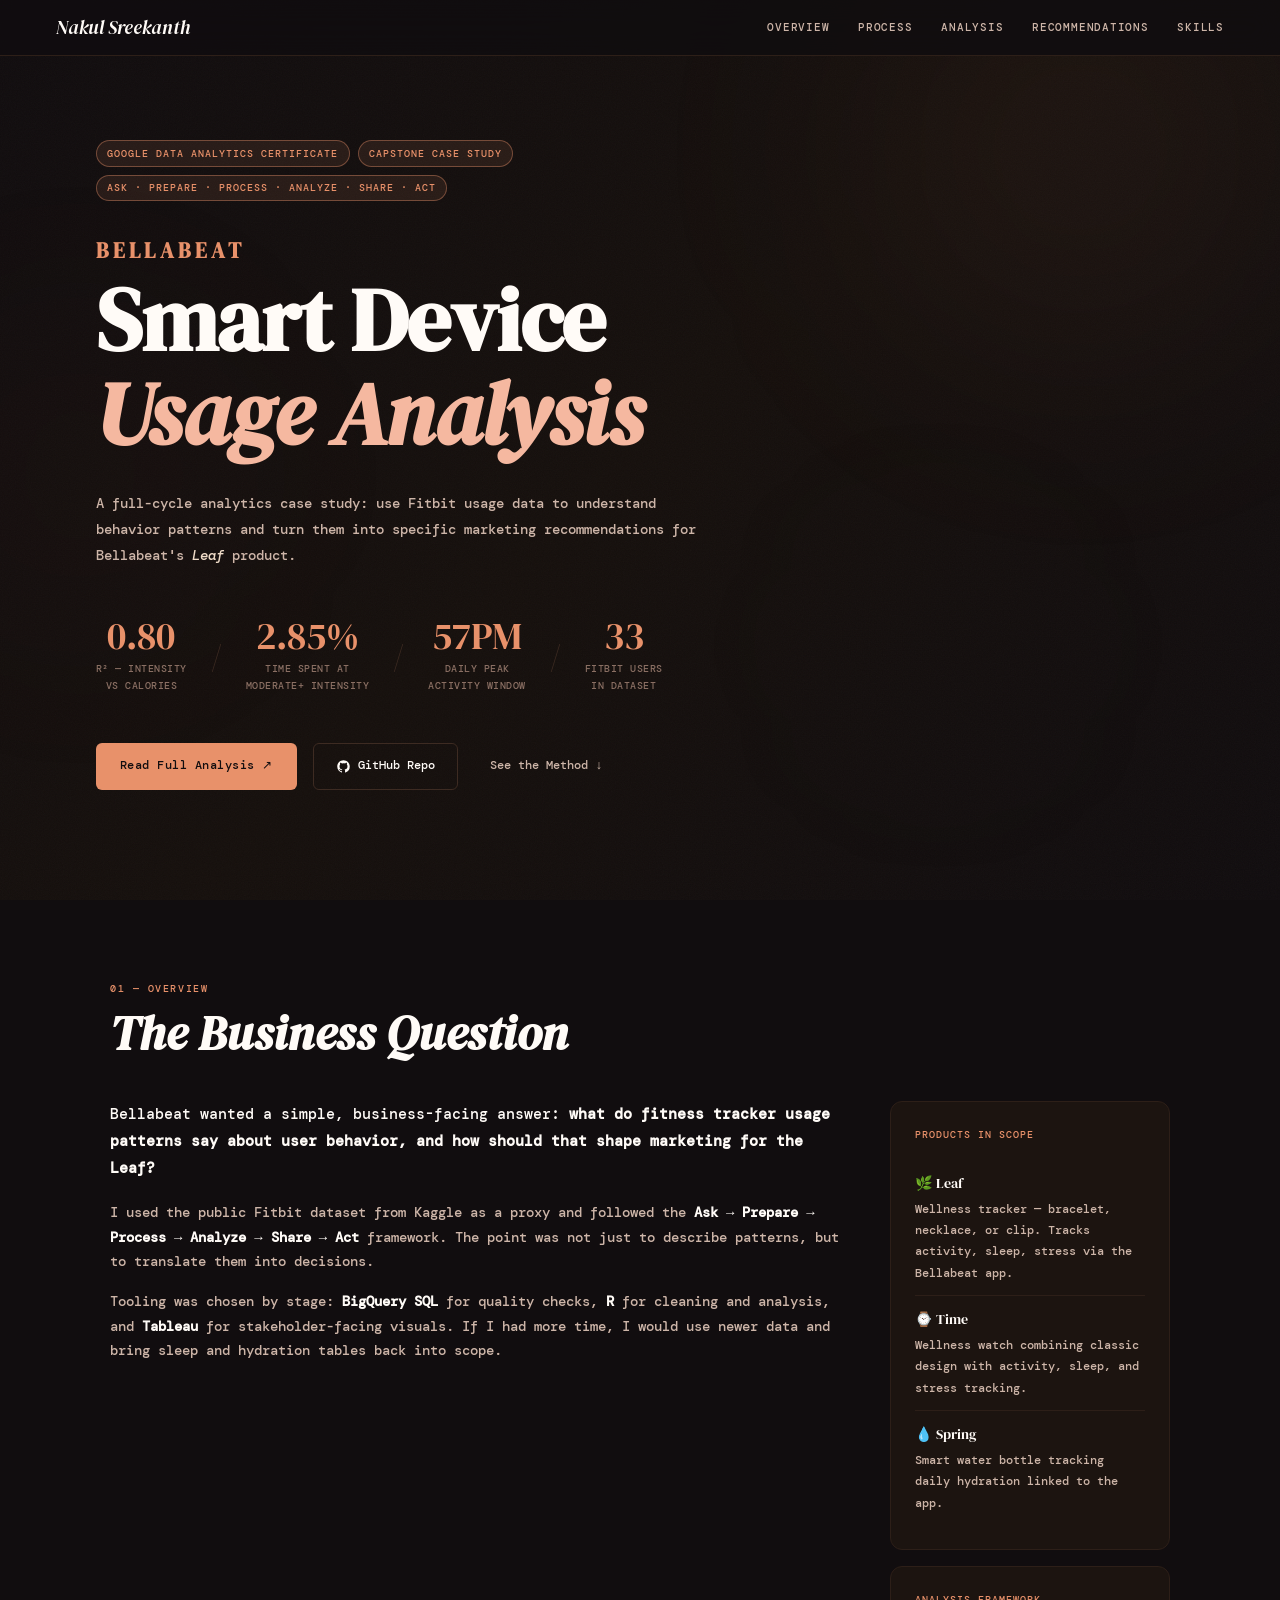
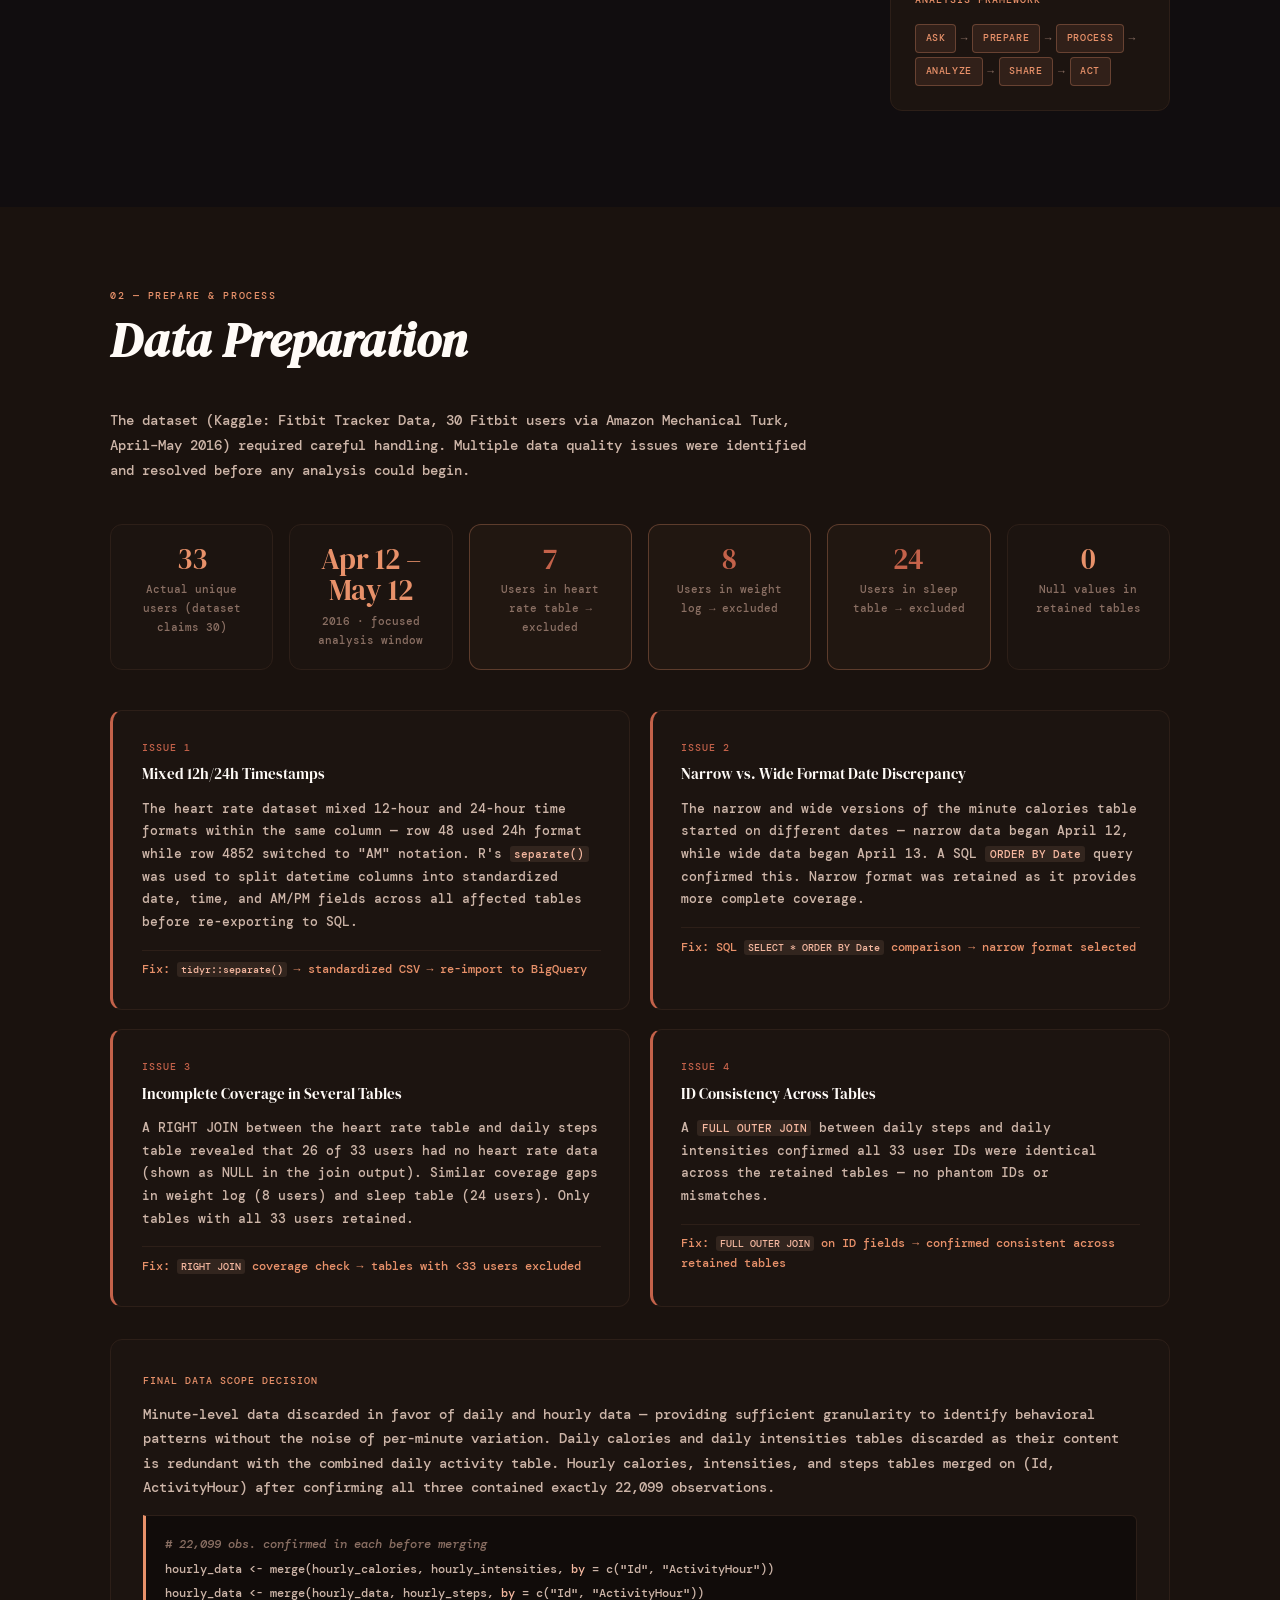
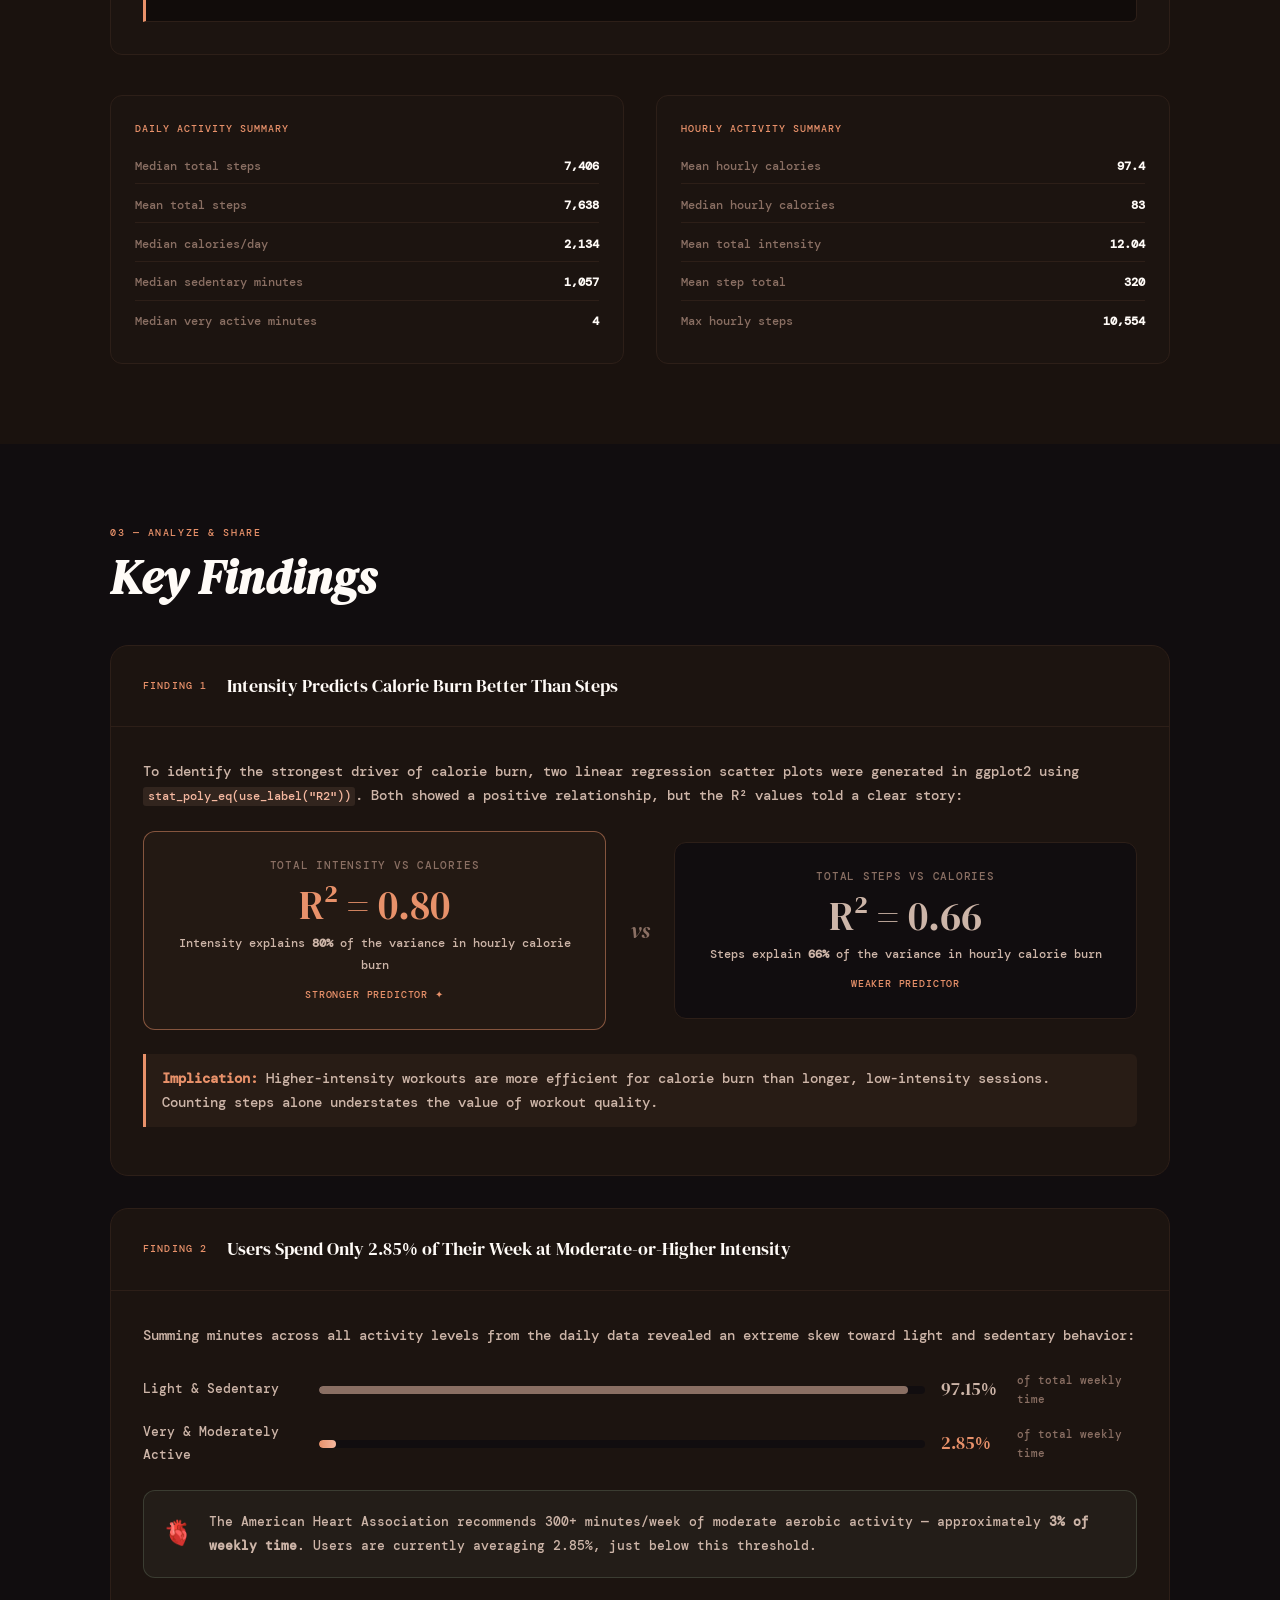
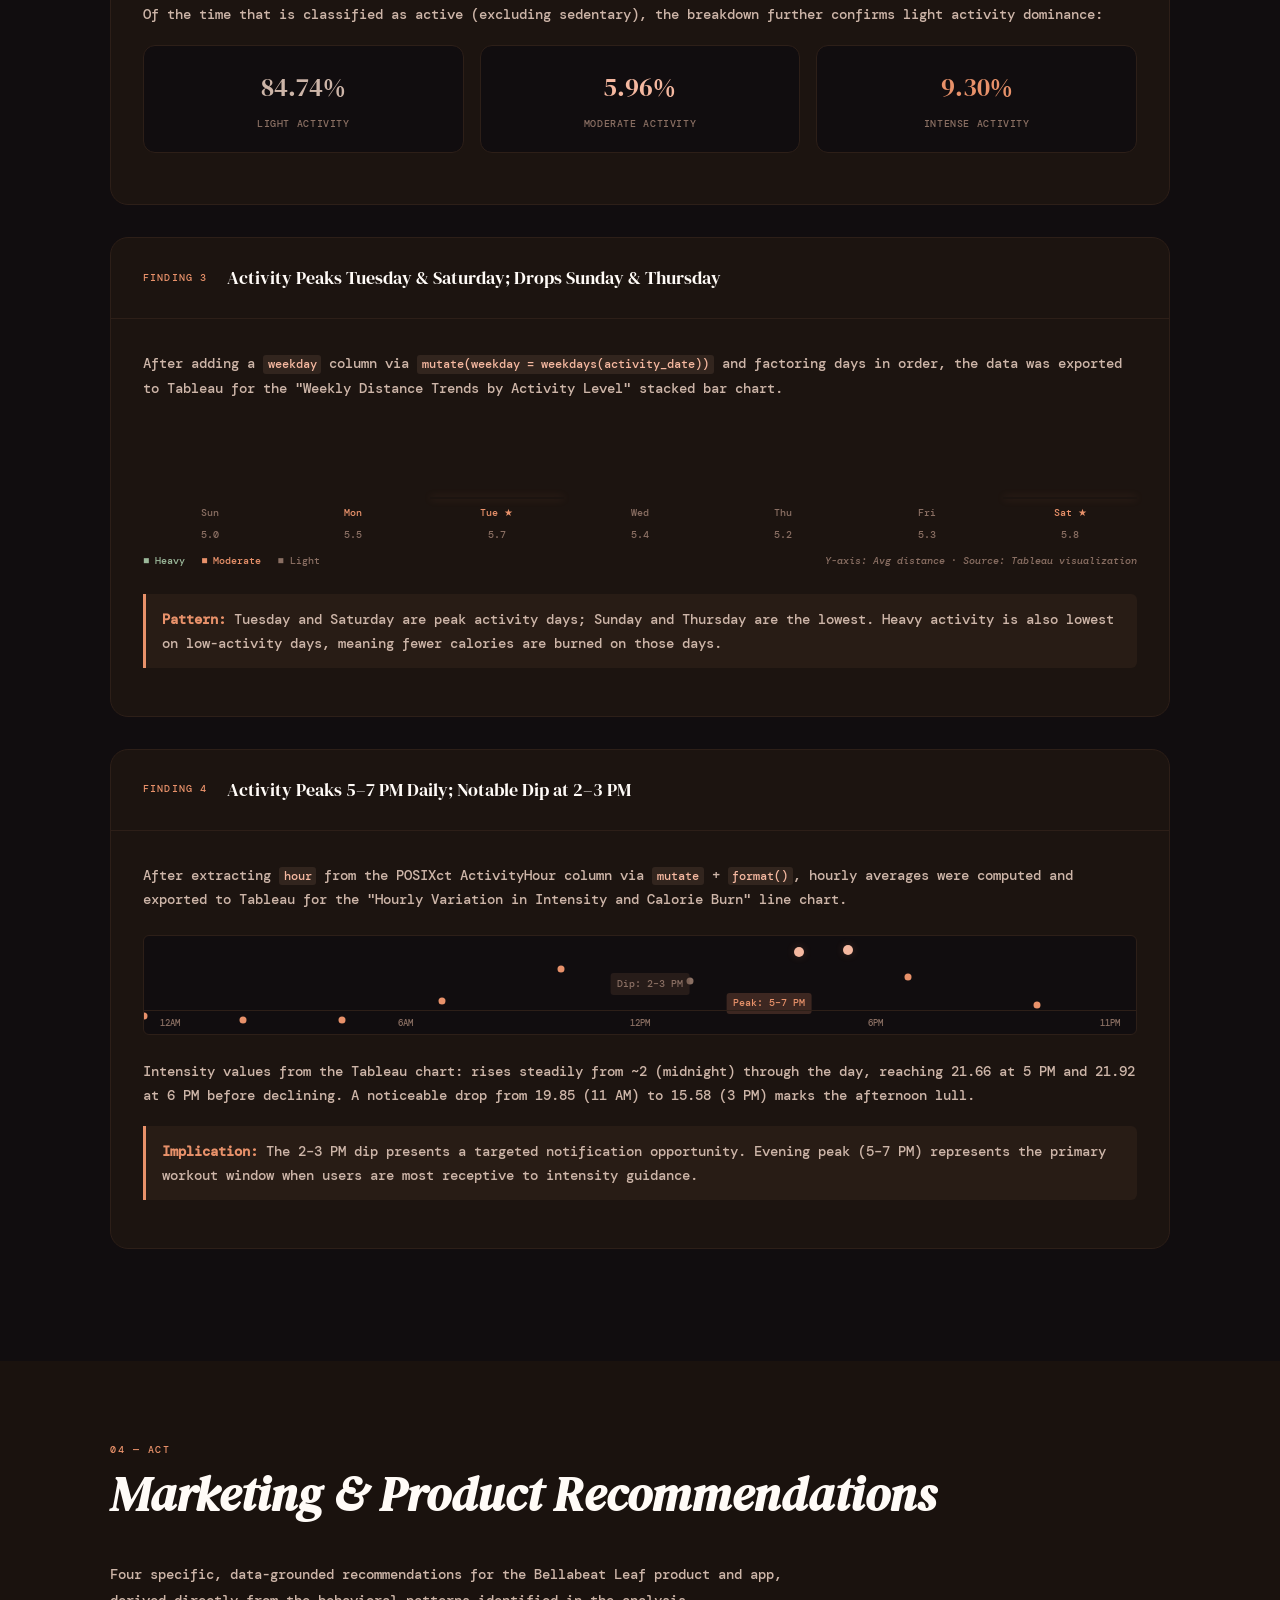
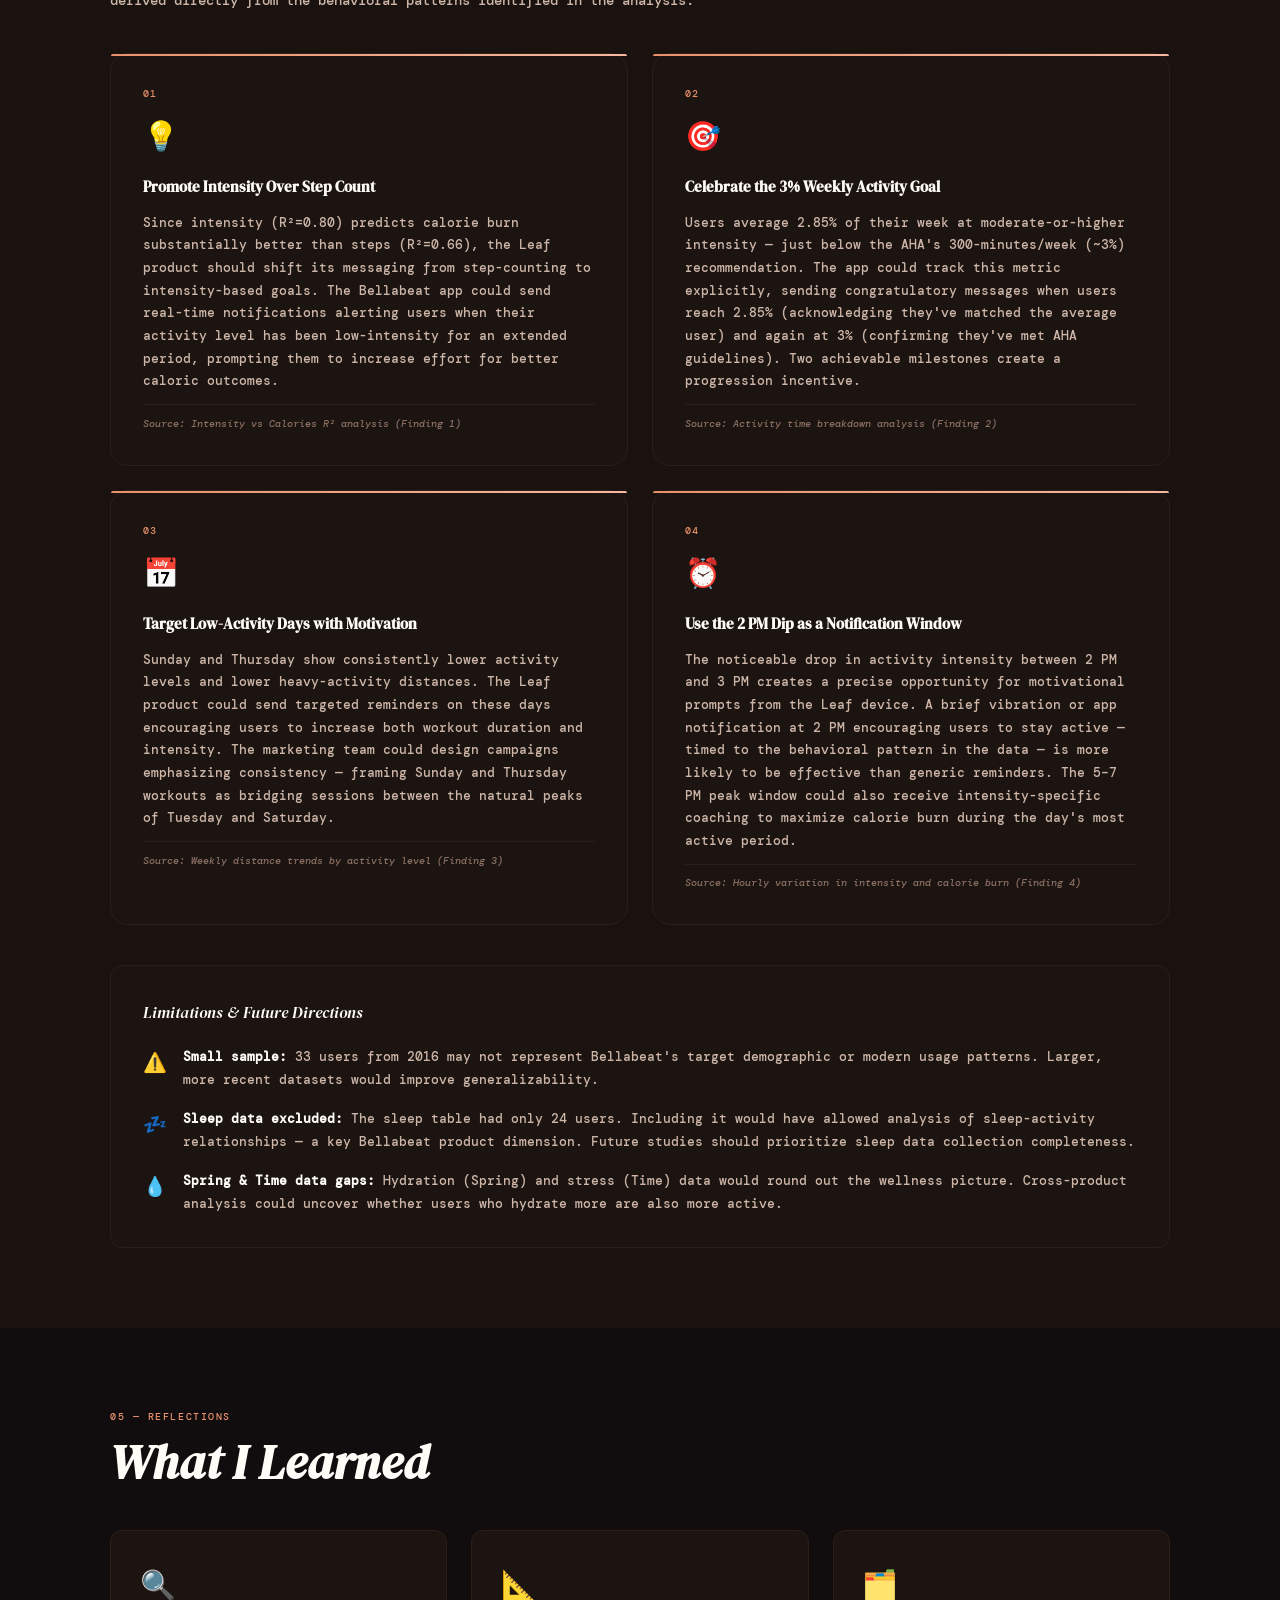
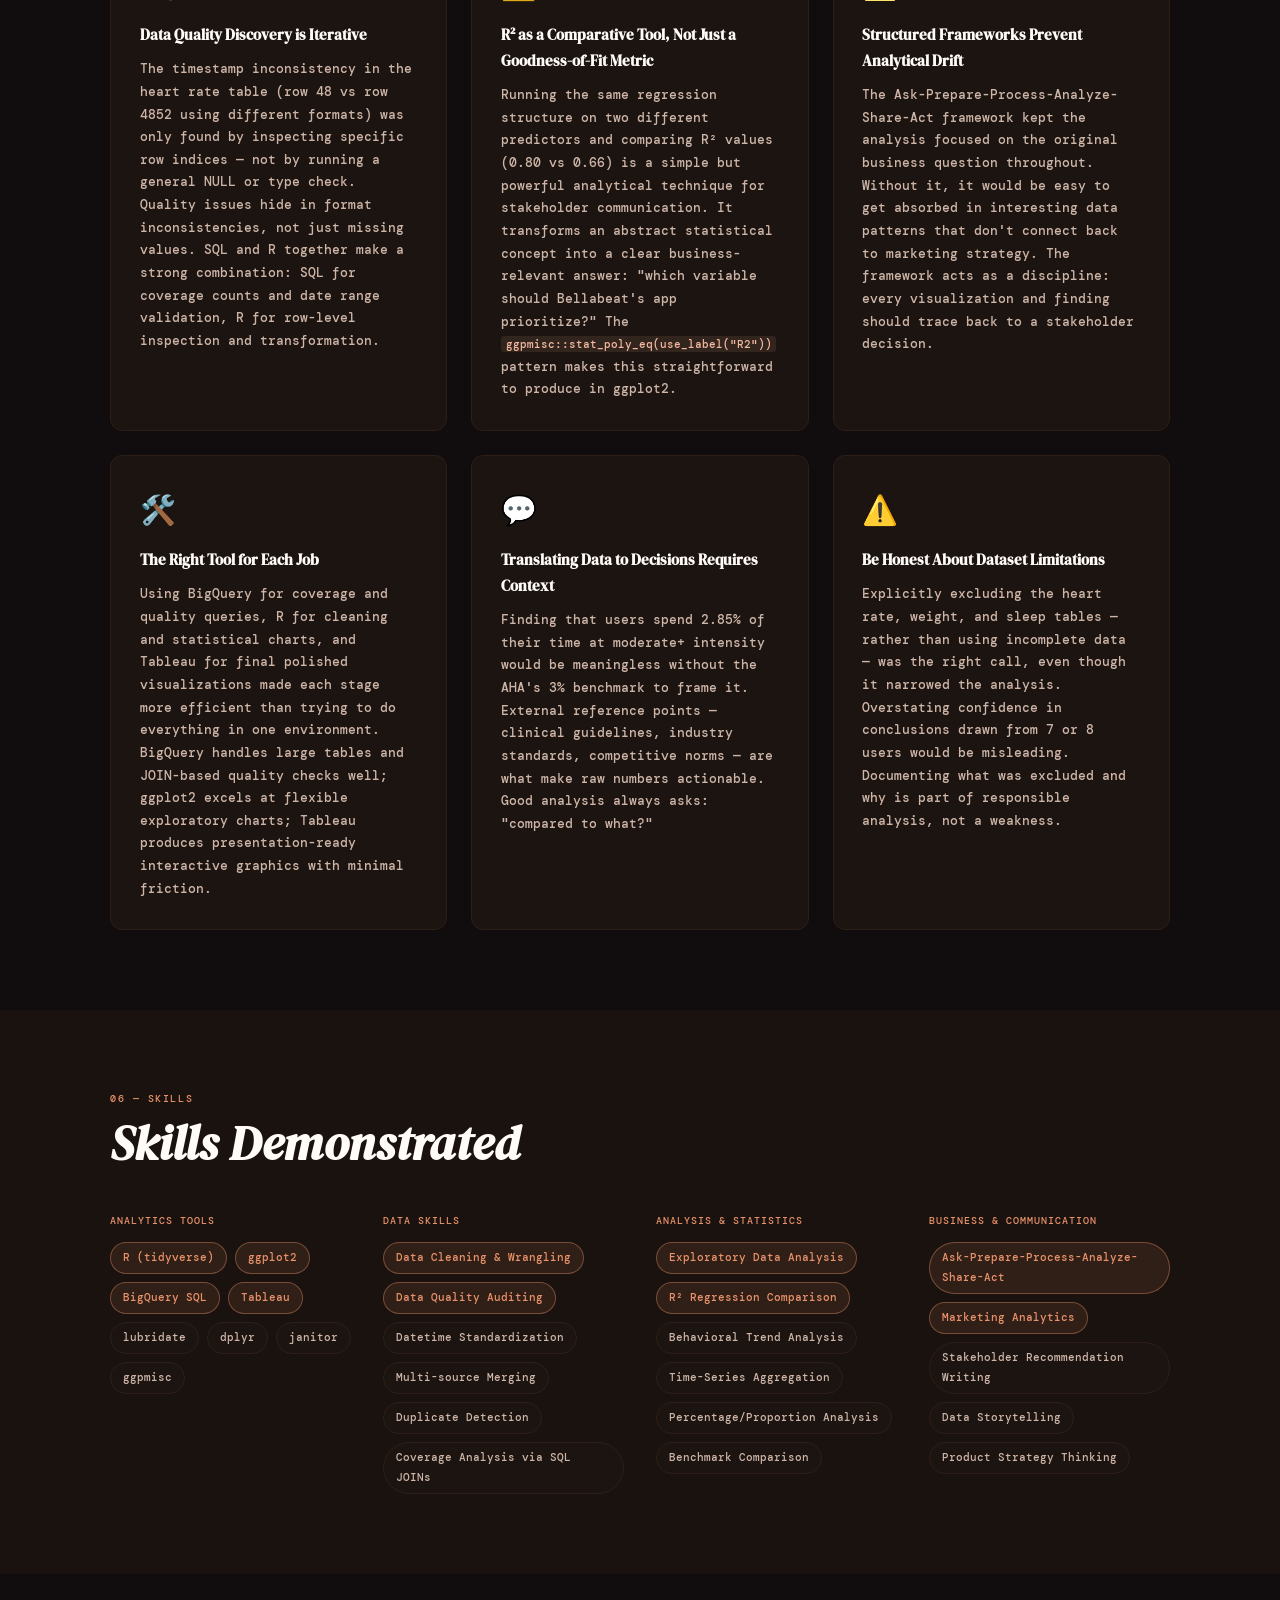
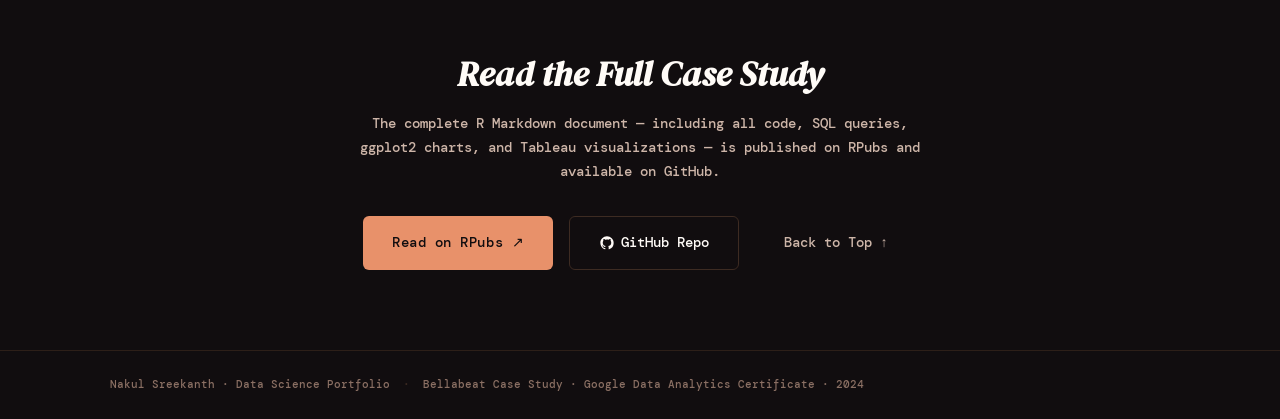
==== commit 7f8e3ffa: "Rewriting some sections" ====
--- a/bellabeat-case-study/bellabeat-case-study.html
+++ b/bellabeat-case-study/bellabeat-case-study.html
@@ -78,10 +78,9 @@
       </h1>
 
       <p class="hero-desc">
-        A full-cycle business analytics case study examining how Fitbit users
-        interact with their fitness trackers — and translating those behavioral
-        patterns into concrete marketing strategy recommendations for
-        Bellabeat's <em>Leaf</em> wellness product.
+        A full-cycle analytics case study: use Fitbit usage data to understand
+        behavior patterns and turn them into specific marketing recommendations
+        for Bellabeat's <em>Leaf</em> product.
       </p>
 
       <div class="hero-stats-row">
@@ -148,34 +147,25 @@
           <div class="overview-layout">
             <div class="ov-main">
               <p class="ov-lead">
-                Bellabeat is a women's health-technology company whose
-                <em>Leaf</em> tracker, <em>Time</em> watch, and
-                <em>Spring</em> water bottle all connect to a unified wellness
-                app. The company's leadership wanted to know:
-                <strong
-                  >what do fitness tracker usage patterns tell us about consumer
-                  behavior, and how should those insights shape our marketing
-                  strategy?</strong
-                >
-              </p>
-              <p>
-                Using publicly available Fitbit tracking data from Kaggle as a
-                proxy for smart device behavior, this analysis follows the
-                structured
+                Bellabeat wanted a simple, business-facing answer:
+                <strong>
+                  what do fitness tracker usage patterns say about user
+                  behavior, and how should that shape marketing for the Leaf?
+                </strong>
+              </p>
+              <p>
+                I used the public Fitbit dataset from Kaggle as a proxy and
+                followed the
                 <strong>Ask → Prepare → Process → Analyze → Share → Act</strong>
-                framework from the Google Data Analytics Professional
-                Certificate. The goal is not just to describe the data — it's to
-                produce specific, actionable recommendations for the Leaf
-                product team and marketing function.
-              </p>
-              <p>
-                Tools used span three environments:
-                <strong>BigQuery SQL</strong> for initial exploration and
-                quality checking; <strong>R</strong> (tidyverse, ggplot2,
-                lubridate, janitor) for cleaning, transformation, and
-                statistical visualization; and <strong>Tableau</strong> for the
-                final analytical charts used to communicate findings to
-                stakeholders.
+                framework. The point was not just to describe patterns, but to
+                translate them into decisions.
+              </p>
+              <p>
+                Tooling was chosen by stage: <strong>BigQuery SQL</strong> for
+                quality checks, <strong>R</strong> for cleaning and analysis,
+                and <strong>Tableau</strong> for stakeholder-facing visuals. If
+                I had more time, I would use newer data and bring sleep and
+                hydration tables back into scope.
               </p>
             </div>
 
--- a/bellabeat-case-study/assets/css/bellabeat-case-study.css
+++ b/bellabeat-case-study/assets/css/bellabeat-case-study.css
@@ -13,9 +13,9 @@
   --border: #2d1f18;
   --border-2: #3d2b22;
 
-  --text: #f5ede5;
-  --text-2: #c0a098;
-  --text-3: #7a5f53;
+  --text: #fffbf7;
+  --text-2: #cdb5a8;
+  --text-3: #8a6f63;
 
   --rose: #e8916a;
   --rose-dim: rgba(232, 145, 106, 0.1);
@@ -49,6 +49,7 @@
   background: var(--bg);
   color: var(--text);
   font-family: var(--font-mono);
+  font-weight: 500;
   line-height: 1.75;
   overflow-x: hidden;
 }
